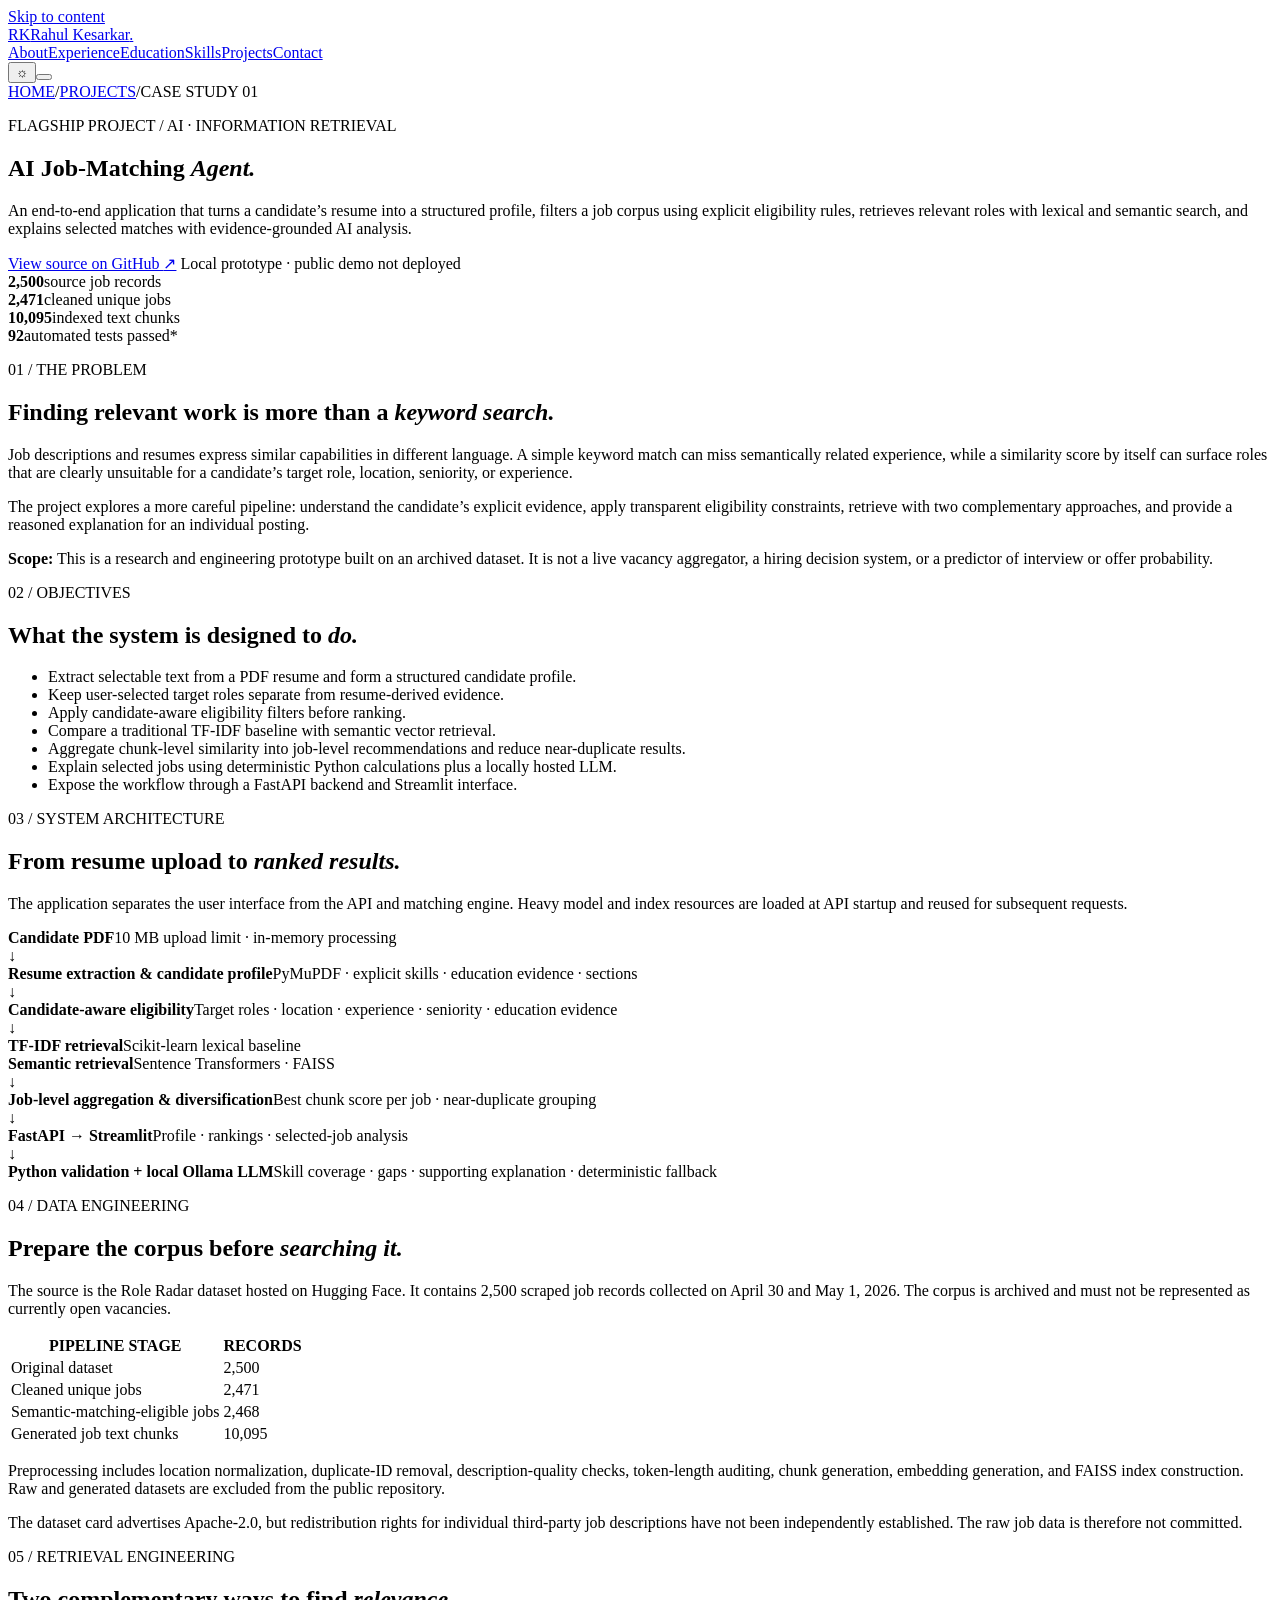
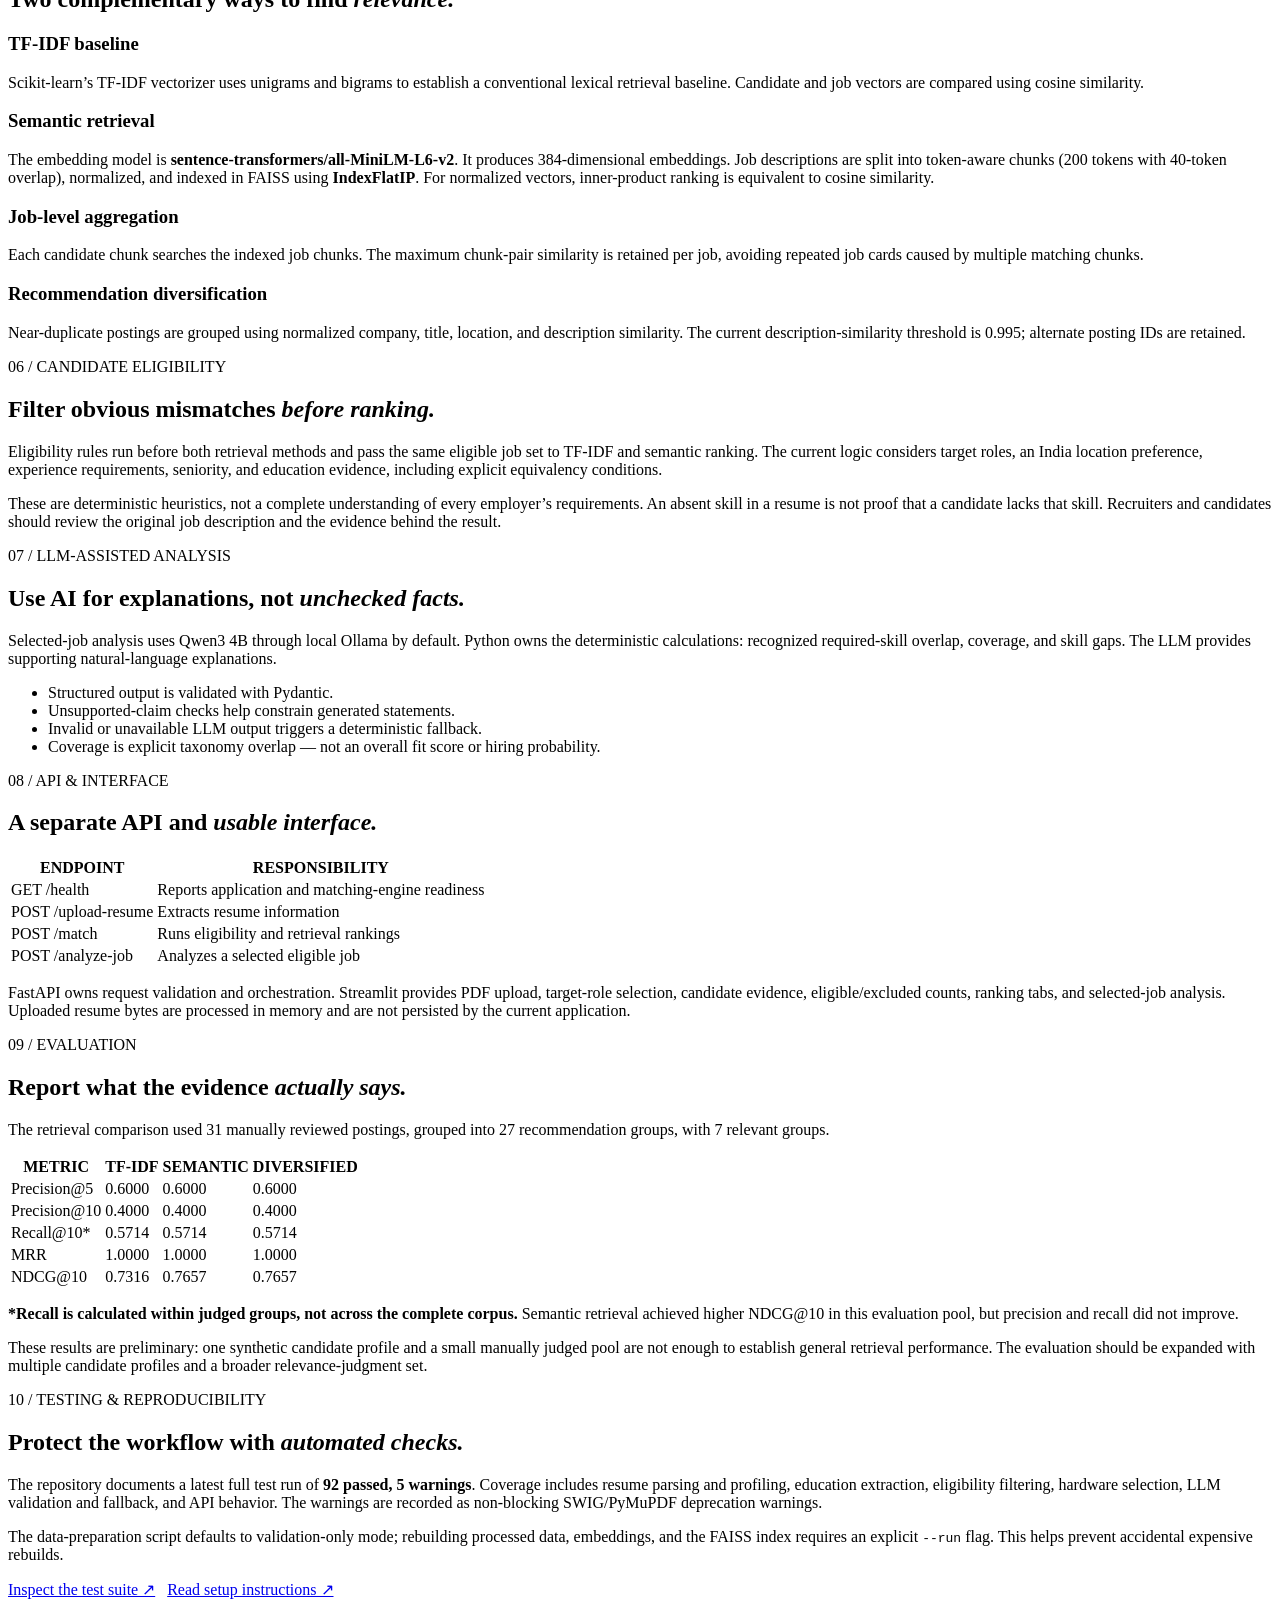
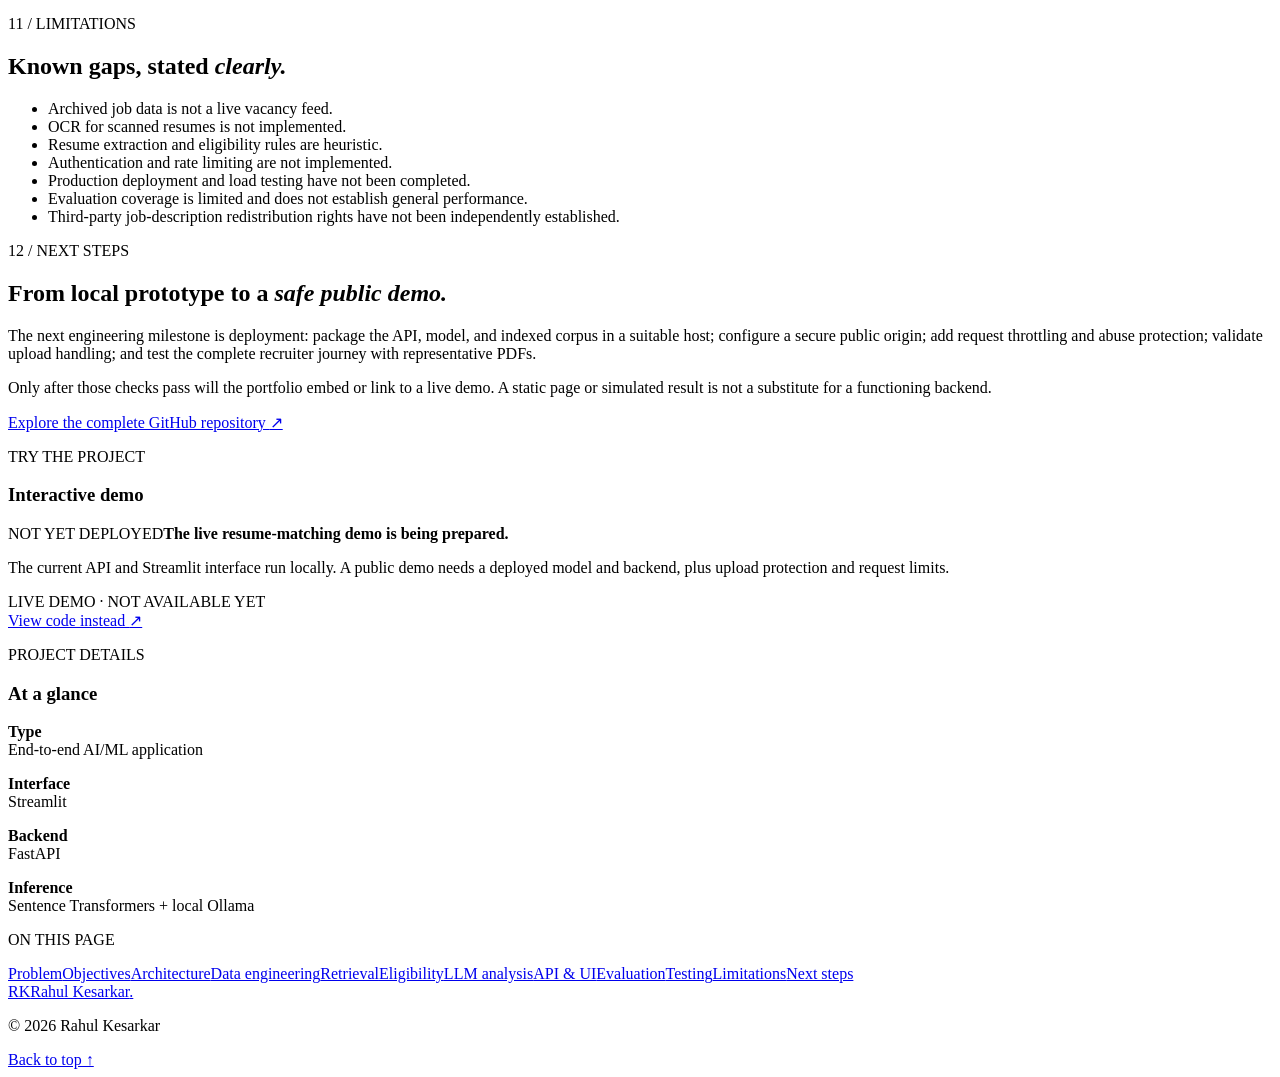
==== projects/ai-job-matching-agent.html @ fb522938 "Add AI Job-Matching Agent project case study" ====
<!doctype html>
<html lang="en">
<head>
  <meta charset="utf-8"><meta name="viewport" content="width=device-width, initial-scale=1">
  <meta name="theme-color" content="#0a1111">
  <meta name="description" content="Technical case study: AI Job-Matching Agent — resume parsing, candidate eligibility, TF-IDF, semantic retrieval, FAISS, FastAPI and local LLM analysis.">
  <meta property="og:url" content="https://rahulkesarkar.github.io/projects/ai-job-matching-agent.html">
  <link rel="canonical" href="https://rahulkesarkar.github.io/projects/ai-job-matching-agent.html">
  <title>AI Job-Matching Agent — Rahul Kesarkar</title>
  <link rel="icon" type="image/svg+xml" href="../assets/favicon.svg">
  <link rel="preconnect" href="https://fonts.googleapis.com"><link rel="preconnect" href="https://fonts.gstatic.com" crossorigin>
  <link href="https://fonts.googleapis.com/css2?family=DM+Mono:wght@400;500&family=DM+Sans:wght@400;500;600;700&family=Manrope:wght@400;500;600;700;800&display=swap" rel="stylesheet">
  <link rel="stylesheet" href="../assets/css/site.css"><script src="../assets/js/site.js" defer></script>
</head>
<body>
  <a class="skip-link" href="#main">Skip to content</a>
  <header class="site-header"><div class="nav-shell">
    <a class="brand" href="../index.html"><span class="brand-mark">RK</span><span class="brand-name">Rahul Kesarkar<span class="brand-dot">.</span></span></a>
    <nav class="desktop-nav" aria-label="Main navigation"><a href="../index.html#about">About</a><a href="../index.html#experience">Experience</a><a href="../index.html#education">Education</a><a href="../index.html#skills">Skills</a><a href="../index.html#projects">Projects</a><a href="../index.html#contact">Contact</a></nav>
    <div class="nav-actions"><button class="theme-toggle" type="button" aria-label="Switch to light theme" title="Toggle colour theme"><span class="theme-icon" aria-hidden="true">☼</span></button><button class="menu-toggle" type="button" aria-expanded="false" aria-controls="mobile-nav" aria-label="Open menu"><span></span><span></span></button></div>
  </div><nav class="mobile-nav" id="mobile-nav" aria-label="Mobile navigation" hidden><a href="../index.html#about">About</a><a href="../index.html#experience">Experience</a><a href="../index.html#education">Education</a><a href="../index.html#skills">Skills</a><a href="../index.html#projects">Projects</a><a href="../index.html#contact">Contact</a></nav></header>

  <main id="main">
    <section class="project-hero section-shell">
      <div class="breadcrumb"><a href="../index.html">HOME</a><span>/</span><a href="../index.html#projects">PROJECTS</a><span>/</span><span>CASE STUDY 01</span></div>
      <p class="eyebrow">FLAGSHIP PROJECT / AI · INFORMATION RETRIEVAL</p>
      <h1>AI Job-Matching <em>Agent.</em></h1>
      <p class="project-hero-lede">An end-to-end application that turns a candidate’s resume into a structured profile, filters a job corpus using explicit eligibility rules, retrieves relevant roles with lexical and semantic search, and explains selected matches with evidence-grounded AI analysis.</p>
      <div class="case-actions"><a class="button button-primary" href="https://github.com/rahulkesarkar/ai-job-matching-agent" target="_blank" rel="noopener noreferrer">View source on GitHub <span>↗</span></a><span class="case-status"><i></i> Local prototype · public demo not deployed</span></div>
    </section>

    <section class="case-metrics section-shell" aria-label="Project metrics">
      <div class="case-metric"><strong>2,500</strong><span>source job records</span></div>
      <div class="case-metric"><strong>2,471</strong><span>cleaned unique jobs</span></div>
      <div class="case-metric"><strong>10,095</strong><span>indexed text chunks</span></div>
      <div class="case-metric"><strong>92</strong><span>automated tests passed*</span></div>
    </section>

    <div class="case-layout section-shell">
      <article class="case-content">
        <section class="case-section" id="problem">
          <p class="eyebrow">01 / THE PROBLEM</p><h2>Finding relevant work is more than a <em>keyword search.</em></h2>
          <p>Job descriptions and resumes express similar capabilities in different language. A simple keyword match can miss semantically related experience, while a similarity score by itself can surface roles that are clearly unsuitable for a candidate’s target role, location, seniority, or experience.</p>
          <p>The project explores a more careful pipeline: understand the candidate’s explicit evidence, apply transparent eligibility constraints, retrieve with two complementary approaches, and provide a reasoned explanation for an individual posting.</p>
          <div class="case-callout"><strong>Scope:</strong> This is a research and engineering prototype built on an archived dataset. It is not a live vacancy aggregator, a hiring decision system, or a predictor of interview or offer probability.</div>
        </section>

        <section class="case-section" id="goals">
          <p class="eyebrow">02 / OBJECTIVES</p><h2>What the system is designed to <em>do.</em></h2>
          <ul>
            <li>Extract selectable text from a PDF resume and form a structured candidate profile.</li>
            <li>Keep user-selected target roles separate from resume-derived evidence.</li>
            <li>Apply candidate-aware eligibility filters before ranking.</li>
            <li>Compare a traditional TF-IDF baseline with semantic vector retrieval.</li>
            <li>Aggregate chunk-level similarity into job-level recommendations and reduce near-duplicate results.</li>
            <li>Explain selected jobs using deterministic Python calculations plus a locally hosted LLM.</li>
            <li>Expose the workflow through a FastAPI backend and Streamlit interface.</li>
          </ul>
        </section>

        <section class="case-section" id="architecture">
          <p class="eyebrow">03 / SYSTEM ARCHITECTURE</p><h2>From resume upload to <em>ranked results.</em></h2>
          <p>The application separates the user interface from the API and matching engine. Heavy model and index resources are loaded at API startup and reused for subsequent requests.</p>
          <div class="architecture">
            <div class="arch-node primary"><b>Candidate PDF</b><span>10 MB upload limit · in-memory processing</span></div><div class="arch-arrow">↓</div>
            <div class="arch-node"><b>Resume extraction & candidate profile</b><span>PyMuPDF · explicit skills · education evidence · sections</span></div><div class="arch-arrow">↓</div>
            <div class="arch-node primary"><b>Candidate-aware eligibility</b><span>Target roles · location · experience · seniority · education evidence</span></div><div class="arch-arrow">↓</div>
            <div class="arch-row"><div class="arch-node"><b>TF-IDF retrieval</b><span>Scikit-learn lexical baseline</span></div><div class="arch-node"><b>Semantic retrieval</b><span>Sentence Transformers · FAISS</span></div></div><div class="arch-arrow">↓</div>
            <div class="arch-node"><b>Job-level aggregation & diversification</b><span>Best chunk score per job · near-duplicate grouping</span></div><div class="arch-arrow">↓</div>
            <div class="arch-node primary"><b>FastAPI → Streamlit</b><span>Profile · rankings · selected-job analysis</span></div><div class="arch-arrow">↓</div>
            <div class="arch-node"><b>Python validation + local Ollama LLM</b><span>Skill coverage · gaps · supporting explanation · deterministic fallback</span></div>
          </div>
        </section>

        <section class="case-section" id="data">
          <p class="eyebrow">04 / DATA ENGINEERING</p><h2>Prepare the corpus before <em>searching it.</em></h2>
          <p>The source is the Role Radar dataset hosted on Hugging Face. It contains 2,500 scraped job records collected on April 30 and May 1, 2026. The corpus is archived and must not be represented as currently open vacancies.</p>
          <table class="tech-table"><thead><tr><th>PIPELINE STAGE</th><th>RECORDS</th></tr></thead><tbody><tr><td>Original dataset</td><td>2,500</td></tr><tr><td>Cleaned unique jobs</td><td>2,471</td></tr><tr><td>Semantic-matching-eligible jobs</td><td>2,468</td></tr><tr><td>Generated job text chunks</td><td>10,095</td></tr></tbody></table>
          <p>Preprocessing includes location normalization, duplicate-ID removal, description-quality checks, token-length auditing, chunk generation, embedding generation, and FAISS index construction. Raw and generated datasets are excluded from the public repository.</p>
          <div class="case-callout">The dataset card advertises Apache-2.0, but redistribution rights for individual third-party job descriptions have not been independently established. The raw job data is therefore not committed.</div>
        </section>

        <section class="case-section" id="retrieval">
          <p class="eyebrow">05 / RETRIEVAL ENGINEERING</p><h2>Two complementary ways to find <em>relevance.</em></h2>
          <h3>TF-IDF baseline</h3><p>Scikit-learn’s TF-IDF vectorizer uses unigrams and bigrams to establish a conventional lexical retrieval baseline. Candidate and job vectors are compared using cosine similarity.</p>
          <h3>Semantic retrieval</h3><p>The embedding model is <strong>sentence-transformers/all-MiniLM-L6-v2</strong>. It produces 384-dimensional embeddings. Job descriptions are split into token-aware chunks (200 tokens with 40-token overlap), normalized, and indexed in FAISS using <strong>IndexFlatIP</strong>. For normalized vectors, inner-product ranking is equivalent to cosine similarity.</p>
          <h3>Job-level aggregation</h3><p>Each candidate chunk searches the indexed job chunks. The maximum chunk-pair similarity is retained per job, avoiding repeated job cards caused by multiple matching chunks.</p>
          <h3>Recommendation diversification</h3><p>Near-duplicate postings are grouped using normalized company, title, location, and description similarity. The current description-similarity threshold is 0.995; alternate posting IDs are retained.</p>
        </section>

        <section class="case-section" id="eligibility">
          <p class="eyebrow">06 / CANDIDATE ELIGIBILITY</p><h2>Filter obvious mismatches <em>before ranking.</em></h2>
          <p>Eligibility rules run before both retrieval methods and pass the same eligible job set to TF-IDF and semantic ranking. The current logic considers target roles, an India location preference, experience requirements, seniority, and education evidence, including explicit equivalency conditions.</p>
          <p>These are deterministic heuristics, not a complete understanding of every employer’s requirements. An absent skill in a resume is not proof that a candidate lacks that skill. Recruiters and candidates should review the original job description and the evidence behind the result.</p>
        </section>

        <section class="case-section" id="llm">
          <p class="eyebrow">07 / LLM-ASSISTED ANALYSIS</p><h2>Use AI for explanations, not <em>unchecked facts.</em></h2>
          <p>Selected-job analysis uses Qwen3 4B through local Ollama by default. Python owns the deterministic calculations: recognized required-skill overlap, coverage, and skill gaps. The LLM provides supporting natural-language explanations.</p>
          <ul><li>Structured output is validated with Pydantic.</li><li>Unsupported-claim checks help constrain generated statements.</li><li>Invalid or unavailable LLM output triggers a deterministic fallback.</li><li>Coverage is explicit taxonomy overlap — not an overall fit score or hiring probability.</li></ul>
        </section>

        <section class="case-section" id="api">
          <p class="eyebrow">08 / API & INTERFACE</p><h2>A separate API and <em>usable interface.</em></h2>
          <table class="tech-table"><thead><tr><th>ENDPOINT</th><th>RESPONSIBILITY</th></tr></thead><tbody><tr><td>GET /health</td><td>Reports application and matching-engine readiness</td></tr><tr><td>POST /upload-resume</td><td>Extracts resume information</td></tr><tr><td>POST /match</td><td>Runs eligibility and retrieval rankings</td></tr><tr><td>POST /analyze-job</td><td>Analyzes a selected eligible job</td></tr></tbody></table>
          <p>FastAPI owns request validation and orchestration. Streamlit provides PDF upload, target-role selection, candidate evidence, eligible/excluded counts, ranking tabs, and selected-job analysis. Uploaded resume bytes are processed in memory and are not persisted by the current application.</p>
        </section>

        <section class="case-section" id="evaluation">
          <p class="eyebrow">09 / EVALUATION</p><h2>Report what the evidence <em>actually says.</em></h2>
          <p>The retrieval comparison used 31 manually reviewed postings, grouped into 27 recommendation groups, with 7 relevant groups.</p>
          <table class="eval-table"><thead><tr><th>METRIC</th><th>TF-IDF</th><th>SEMANTIC</th><th>DIVERSIFIED</th></tr></thead><tbody><tr><td>Precision@5</td><td>0.6000</td><td>0.6000</td><td>0.6000</td></tr><tr><td>Precision@10</td><td>0.4000</td><td>0.4000</td><td>0.4000</td></tr><tr><td>Recall@10*</td><td>0.5714</td><td>0.5714</td><td>0.5714</td></tr><tr><td>MRR</td><td>1.0000</td><td>1.0000</td><td>1.0000</td></tr><tr><td>NDCG@10</td><td>0.7316</td><td>0.7657</td><td>0.7657</td></tr></tbody></table>
          <p><strong>*Recall is calculated within judged groups, not across the complete corpus.</strong> Semantic retrieval achieved higher NDCG@10 in this evaluation pool, but precision and recall did not improve.</p>
          <div class="case-callout">These results are preliminary: one synthetic candidate profile and a small manually judged pool are not enough to establish general retrieval performance. The evaluation should be expanded with multiple candidate profiles and a broader relevance-judgment set.</div>
        </section>

        <section class="case-section" id="testing">
          <p class="eyebrow">10 / TESTING & REPRODUCIBILITY</p><h2>Protect the workflow with <em>automated checks.</em></h2>
          <p>The repository documents a latest full test run of <strong>92 passed, 5 warnings</strong>. Coverage includes resume parsing and profiling, education extraction, eligibility filtering, hardware selection, LLM validation and fallback, and API behavior. The warnings are recorded as non-blocking SWIG/PyMuPDF deprecation warnings.</p>
          <p>The data-preparation script defaults to validation-only mode; rebuilding processed data, embeddings, and the FAISS index requires an explicit <code>--run</code> flag. This helps prevent accidental expensive rebuilds.</p>
          <p><a class="text-link" href="https://github.com/rahulkesarkar/ai-job-matching-agent/tree/main/tests" target="_blank" rel="noopener noreferrer">Inspect the test suite ↗</a> &nbsp; <a class="text-link" href="https://github.com/rahulkesarkar/ai-job-matching-agent/blob/main/README.md" target="_blank" rel="noopener noreferrer">Read setup instructions ↗</a></p>
        </section>

        <section class="case-section" id="limitations">
          <p class="eyebrow">11 / LIMITATIONS</p><h2>Known gaps, stated <em>clearly.</em></h2>
          <ul><li>Archived job data is not a live vacancy feed.</li><li>OCR for scanned resumes is not implemented.</li><li>Resume extraction and eligibility rules are heuristic.</li><li>Authentication and rate limiting are not implemented.</li><li>Production deployment and load testing have not been completed.</li><li>Evaluation coverage is limited and does not establish general performance.</li><li>Third-party job-description redistribution rights have not been independently established.</li></ul>
        </section>

        <section class="case-section" id="next">
          <p class="eyebrow">12 / NEXT STEPS</p><h2>From local prototype to a <em>safe public demo.</em></h2>
          <p>The next engineering milestone is deployment: package the API, model, and indexed corpus in a suitable host; configure a secure public origin; add request throttling and abuse protection; validate upload handling; and test the complete recruiter journey with representative PDFs.</p>
          <p>Only after those checks pass will the portfolio embed or link to a live demo. A static page or simulated result is not a substitute for a functioning backend.</p>
        </section>
        <div class="case-footer"><a class="button button-primary" href="https://github.com/rahulkesarkar/ai-job-matching-agent" target="_blank" rel="noopener noreferrer">Explore the complete GitHub repository <span>↗</span></a></div>
      </article>

      <aside class="case-aside">
        <div class="aside-card">
          <p class="micro-label">TRY THE PROJECT</p><h3>Interactive demo</h3>
          <div class="demo-placeholder"><span class="micro-label">NOT YET DEPLOYED</span><strong>The live resume-matching demo is being prepared.</strong><p>The current API and Streamlit interface run locally. A public demo needs a deployed model and backend, plus upload protection and request limits.</p><span class="disabled-demo">LIVE DEMO · NOT AVAILABLE YET</span></div>
          <a class="button button-primary" href="https://github.com/rahulkesarkar/ai-job-matching-agent" target="_blank" rel="noopener noreferrer">View code instead <span>↗</span></a>
        </div>
        <div class="aside-card"><p class="micro-label">PROJECT DETAILS</p><h3>At a glance</h3><p><strong>Type</strong><br>End-to-end AI/ML application</p><p style="margin-top:12px"><strong>Interface</strong><br>Streamlit</p><p style="margin-top:12px"><strong>Backend</strong><br>FastAPI</p><p style="margin-top:12px"><strong>Inference</strong><br>Sentence Transformers + local Ollama</p></div>
        <div class="aside-card"><p class="micro-label">ON THIS PAGE</p><nav class="case-nav" aria-label="Case study sections"><a href="#problem">Problem</a><a href="#goals">Objectives</a><a href="#architecture">Architecture</a><a href="#data">Data engineering</a><a href="#retrieval">Retrieval</a><a href="#eligibility">Eligibility</a><a href="#llm">LLM analysis</a><a href="#api">API & UI</a><a href="#evaluation">Evaluation</a><a href="#testing">Testing</a><a href="#limitations">Limitations</a><a href="#next">Next steps</a></nav></div>
      </aside>
    </div>
  </main>
  <footer class="site-footer section-shell"><a class="brand footer-brand" href="../index.html"><span class="brand-mark">RK</span><span class="brand-name">Rahul Kesarkar<span class="brand-dot">.</span></span></a><p>© <span id="year">2026</span> Rahul Kesarkar</p><a class="back-top" href="#main">Back to top ↑</a></footer>
</body></html>
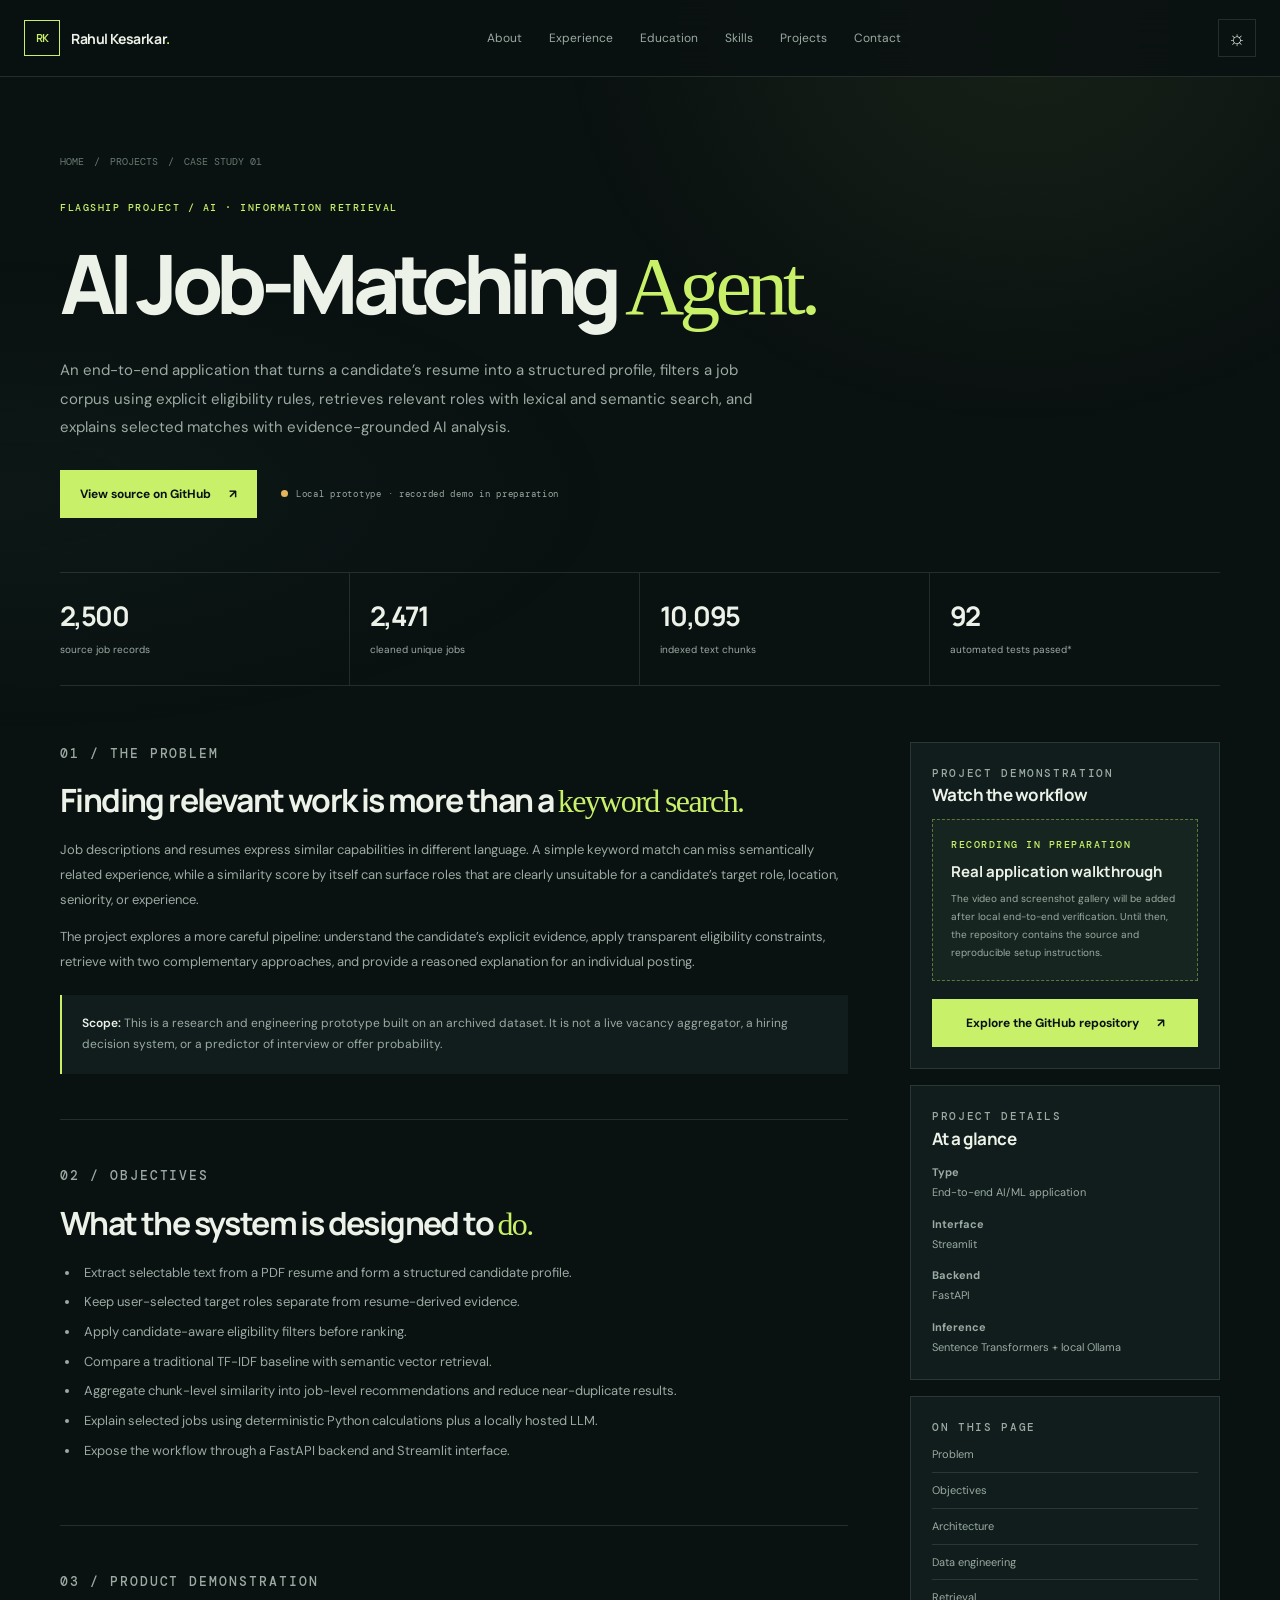
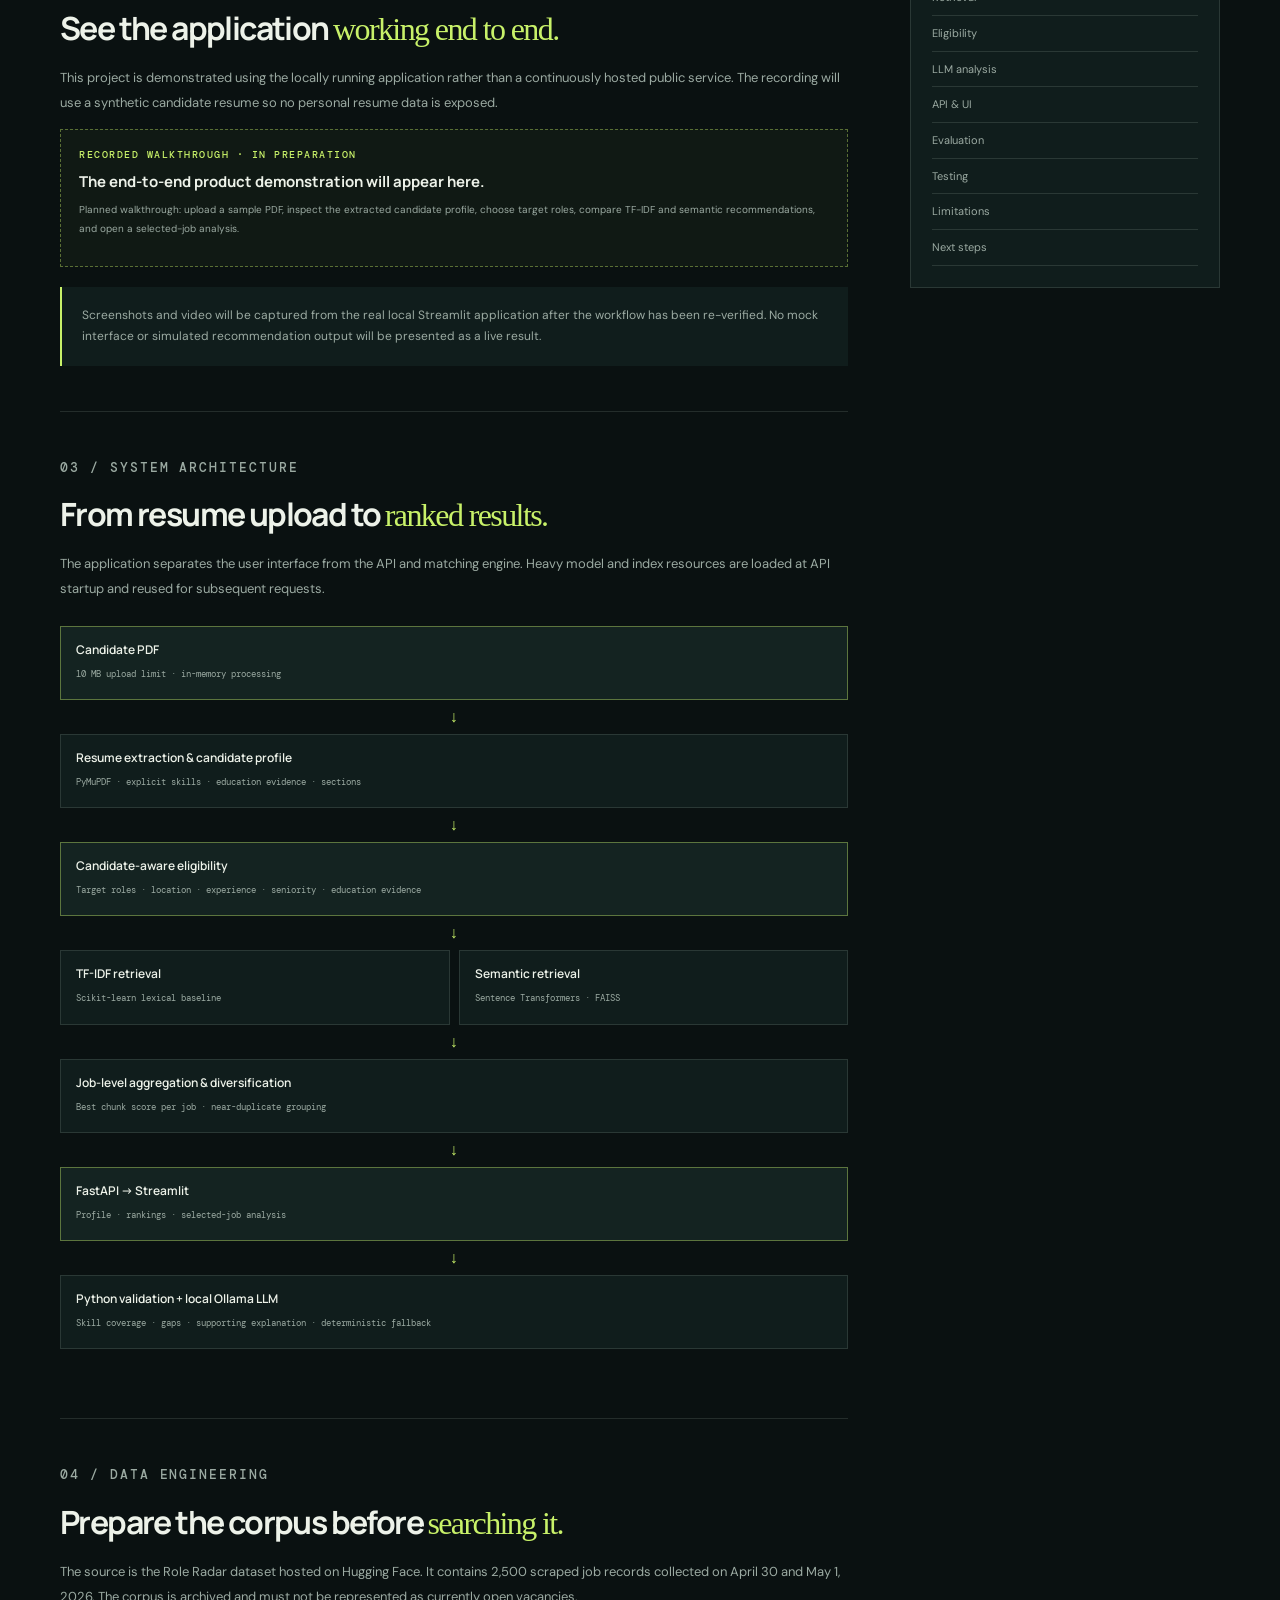
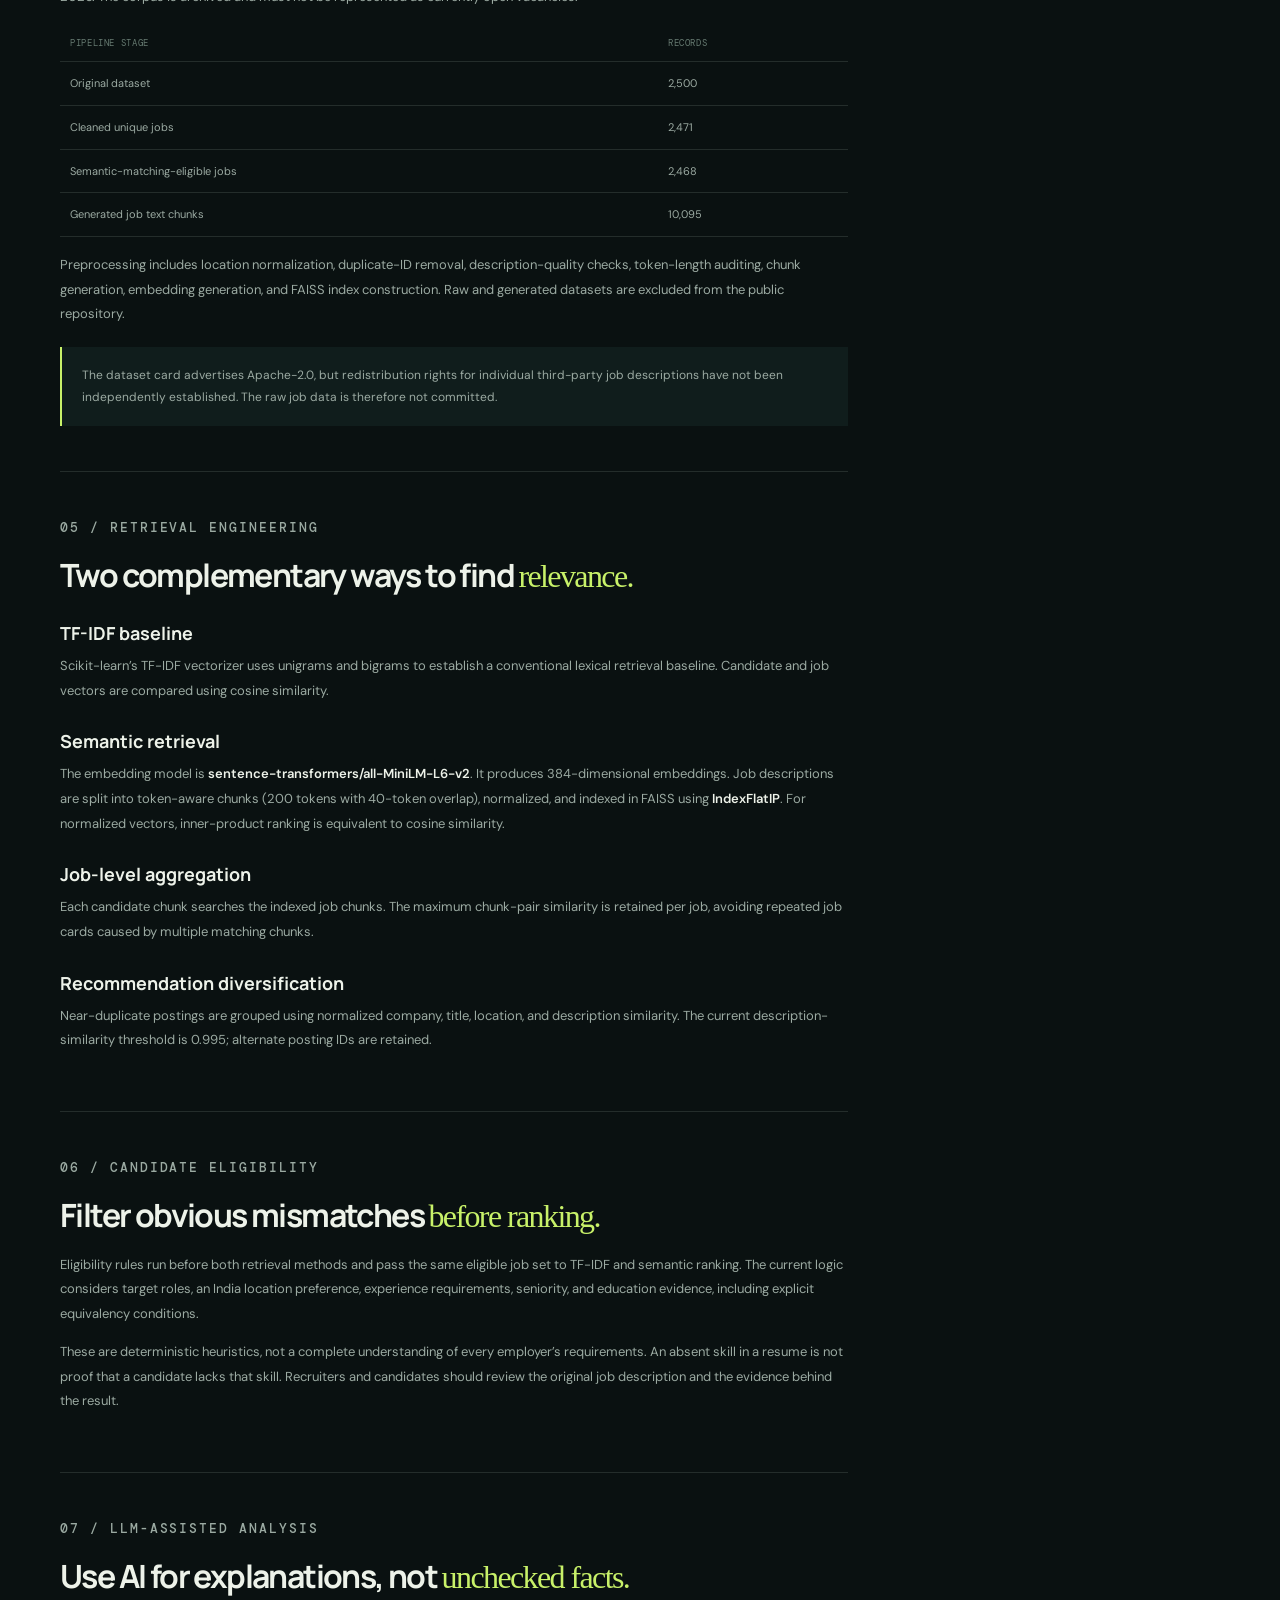
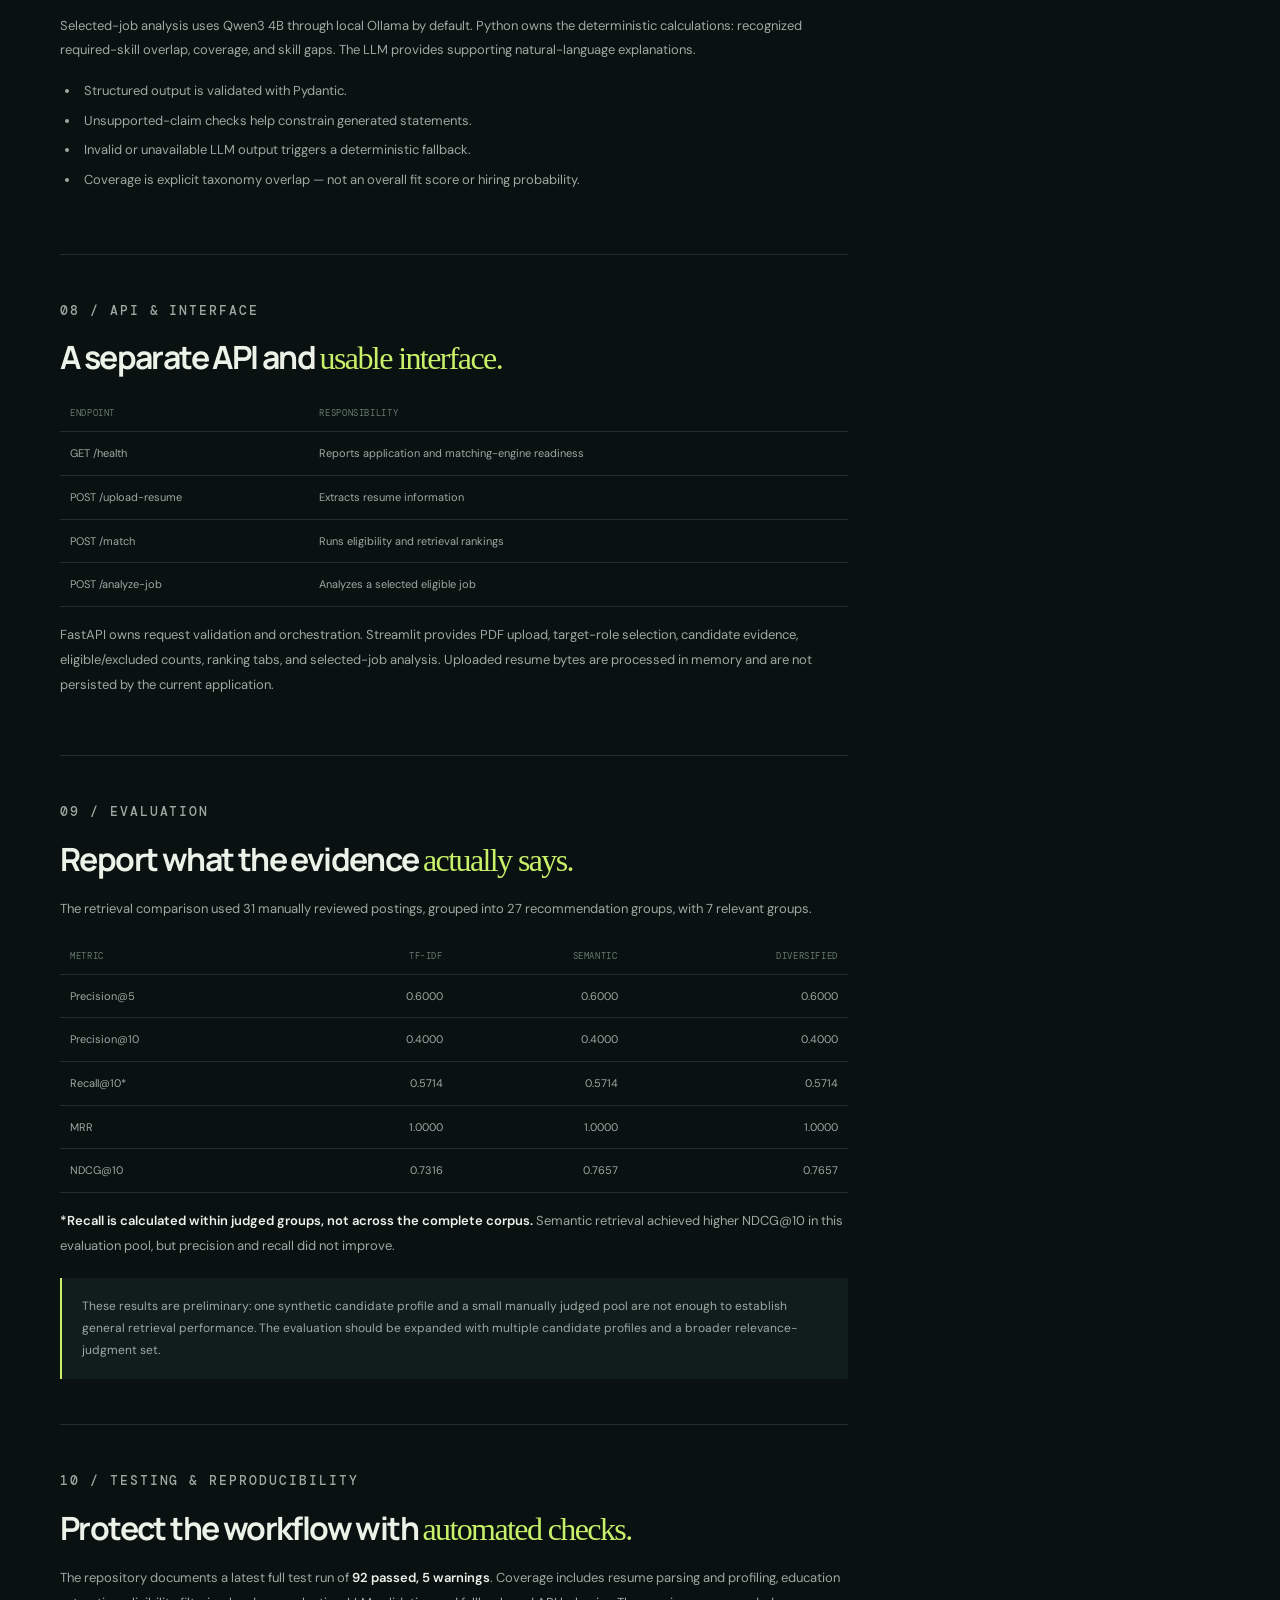
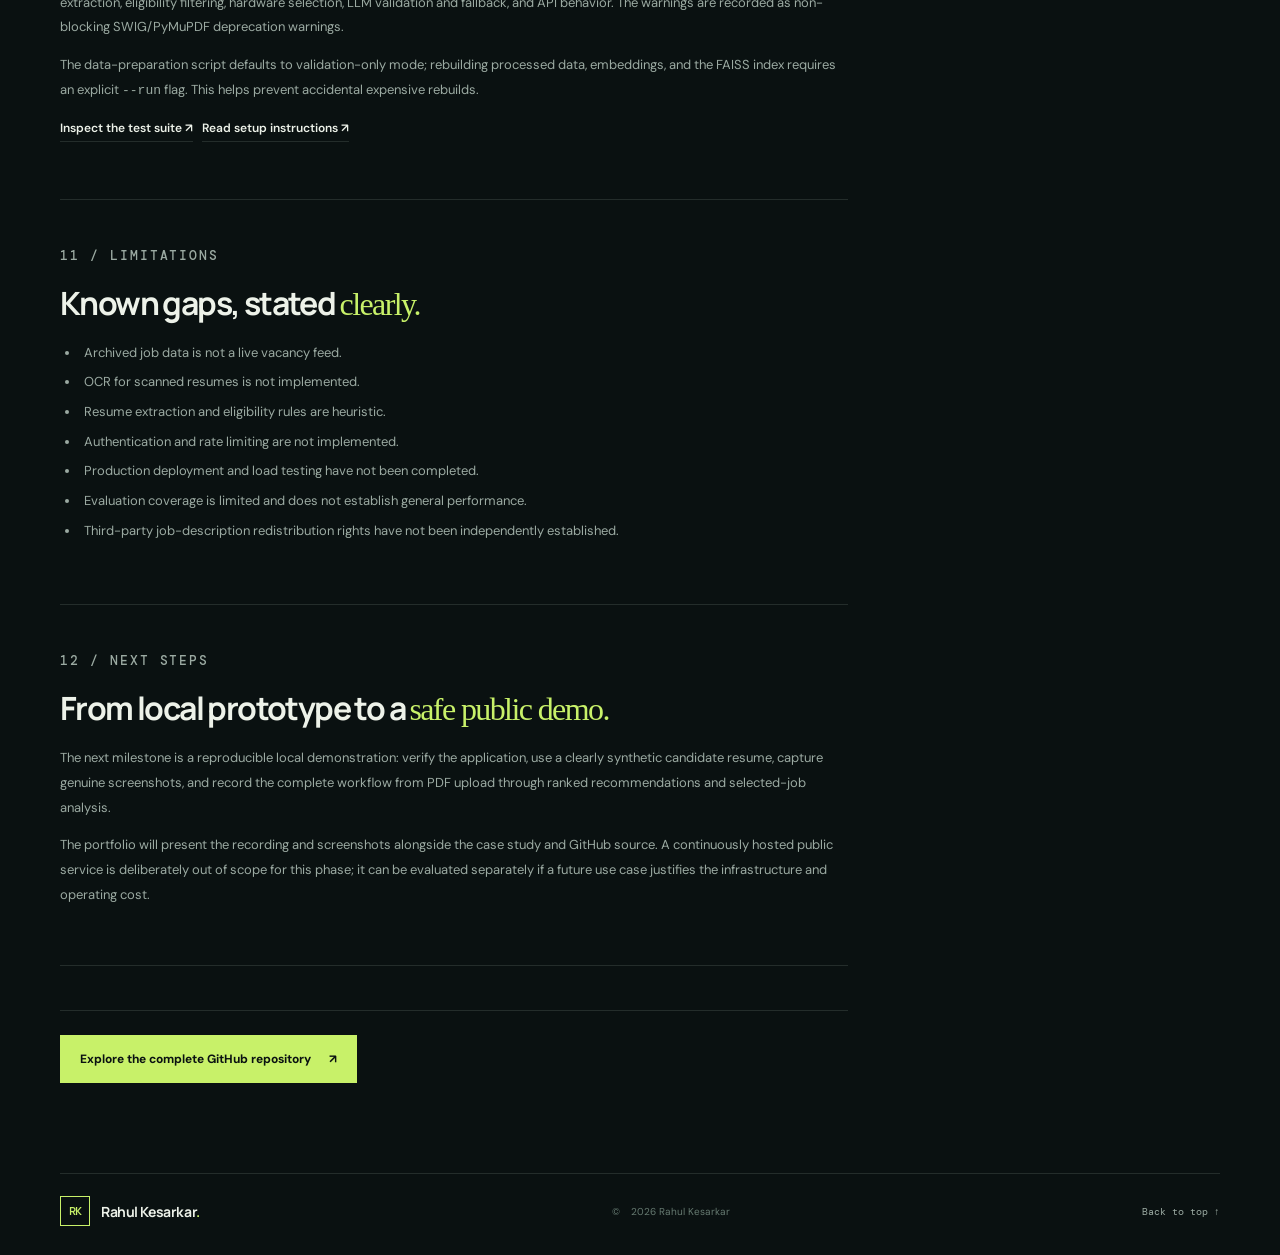
==== commit b0b5e8fc: "Plan recorded project demonstration" ====
--- a/projects/ai-job-matching-agent.html
+++ b/projects/ai-job-matching-agent.html
@@ -26,7 +26,7 @@
       <p class="eyebrow">FLAGSHIP PROJECT / AI · INFORMATION RETRIEVAL</p>
       <h1>AI Job-Matching <em>Agent.</em></h1>
       <p class="project-hero-lede">An end-to-end application that turns a candidate’s resume into a structured profile, filters a job corpus using explicit eligibility rules, retrieves relevant roles with lexical and semantic search, and explains selected matches with evidence-grounded AI analysis.</p>
-      <div class="case-actions"><a class="button button-primary" href="https://github.com/rahulkesarkar/ai-job-matching-agent" target="_blank" rel="noopener noreferrer">View source on GitHub <span>↗</span></a><span class="case-status"><i></i> Local prototype · public demo not deployed</span></div>
+      <div class="case-actions"><a class="button button-primary" href="https://github.com/rahulkesarkar/ai-job-matching-agent" target="_blank" rel="noopener noreferrer">View source on GitHub <span>↗</span></a><span class="case-status"><i></i> Local prototype · recorded demo in preparation</span></div>
     </section>
 
     <section class="case-metrics section-shell" aria-label="Project metrics">
@@ -56,6 +56,17 @@
             <li>Explain selected jobs using deterministic Python calculations plus a locally hosted LLM.</li>
             <li>Expose the workflow through a FastAPI backend and Streamlit interface.</li>
           </ul>
+        </section>
+
+        <section class="case-section" id="demo">
+          <p class="eyebrow">03 / PRODUCT DEMONSTRATION</p><h2>See the application <em>working end to end.</em></h2>
+          <p>This project is demonstrated using the locally running application rather than a continuously hosted public service. The recording will use a synthetic candidate resume so no personal resume data is exposed.</p>
+          <div class="demo-placeholder">
+            <span class="micro-label">RECORDED WALKTHROUGH · IN PREPARATION</span>
+            <strong>The end-to-end product demonstration will appear here.</strong>
+            <p>Planned walkthrough: upload a sample PDF, inspect the extracted candidate profile, choose target roles, compare TF-IDF and semantic recommendations, and open a selected-job analysis.</p>
+          </div>
+          <div class="case-callout">Screenshots and video will be captured from the real local Streamlit application after the workflow has been re-verified. No mock interface or simulated recommendation output will be presented as a live result.</div>
         </section>
 
         <section class="case-section" id="architecture">
@@ -128,17 +139,17 @@
 
         <section class="case-section" id="next">
           <p class="eyebrow">12 / NEXT STEPS</p><h2>From local prototype to a <em>safe public demo.</em></h2>
-          <p>The next engineering milestone is deployment: package the API, model, and indexed corpus in a suitable host; configure a secure public origin; add request throttling and abuse protection; validate upload handling; and test the complete recruiter journey with representative PDFs.</p>
-          <p>Only after those checks pass will the portfolio embed or link to a live demo. A static page or simulated result is not a substitute for a functioning backend.</p>
+          <p>The next milestone is a reproducible local demonstration: verify the application, use a clearly synthetic candidate resume, capture genuine screenshots, and record the complete workflow from PDF upload through ranked recommendations and selected-job analysis.</p>
+          <p>The portfolio will present the recording and screenshots alongside the case study and GitHub source. A continuously hosted public service is deliberately out of scope for this phase; it can be evaluated separately if a future use case justifies the infrastructure and operating cost.</p>
         </section>
         <div class="case-footer"><a class="button button-primary" href="https://github.com/rahulkesarkar/ai-job-matching-agent" target="_blank" rel="noopener noreferrer">Explore the complete GitHub repository <span>↗</span></a></div>
       </article>
 
       <aside class="case-aside">
         <div class="aside-card">
-          <p class="micro-label">TRY THE PROJECT</p><h3>Interactive demo</h3>
-          <div class="demo-placeholder"><span class="micro-label">NOT YET DEPLOYED</span><strong>The live resume-matching demo is being prepared.</strong><p>The current API and Streamlit interface run locally. A public demo needs a deployed model and backend, plus upload protection and request limits.</p><span class="disabled-demo">LIVE DEMO · NOT AVAILABLE YET</span></div>
-          <a class="button button-primary" href="https://github.com/rahulkesarkar/ai-job-matching-agent" target="_blank" rel="noopener noreferrer">View code instead <span>↗</span></a>
+          <p class="micro-label">PROJECT DEMONSTRATION</p><h3>Watch the workflow</h3>
+          <div class="demo-placeholder"><span class="micro-label">RECORDING IN PREPARATION</span><strong>Real application walkthrough</strong><p>The video and screenshot gallery will be added after local end-to-end verification. Until then, the repository contains the source and reproducible setup instructions.</p></div>
+          <a class="button button-primary" href="https://github.com/rahulkesarkar/ai-job-matching-agent" target="_blank" rel="noopener noreferrer">Explore the GitHub repository <span>↗</span></a>
         </div>
         <div class="aside-card"><p class="micro-label">PROJECT DETAILS</p><h3>At a glance</h3><p><strong>Type</strong><br>End-to-end AI/ML application</p><p style="margin-top:12px"><strong>Interface</strong><br>Streamlit</p><p style="margin-top:12px"><strong>Backend</strong><br>FastAPI</p><p style="margin-top:12px"><strong>Inference</strong><br>Sentence Transformers + local Ollama</p></div>
         <div class="aside-card"><p class="micro-label">ON THIS PAGE</p><nav class="case-nav" aria-label="Case study sections"><a href="#problem">Problem</a><a href="#goals">Objectives</a><a href="#architecture">Architecture</a><a href="#data">Data engineering</a><a href="#retrieval">Retrieval</a><a href="#eligibility">Eligibility</a><a href="#llm">LLM analysis</a><a href="#api">API & UI</a><a href="#evaluation">Evaluation</a><a href="#testing">Testing</a><a href="#limitations">Limitations</a><a href="#next">Next steps</a></nav></div>
--- a/assets/css/site.css
+++ b/assets/css/site.css
@@ -0,0 +1,285 @@
+:root{
+  color-scheme:dark;
+  --bg:#0a1111;--bg-soft:#0d1717;--panel:#101d1c;--panel-2:#142321;
+  --text:#edf2e9;--muted:#9baaa2;--subtle:#667a71;--line:rgba(212,235,219,.13);
+  --accent:#c8f169;--accent-button:#c8f169;--accent-2:#a7cf58;--ink:#0a1111;--button-hover-ink:#0a1111;--header:rgba(10,17,17,.84);
+  --shadow:0 26px 80px rgba(0,0,0,.28);--radius:4px;
+}
+[data-theme="light"]{
+  color-scheme:light;--bg:#f3f5ef;--bg-soft:#e9eee5;--panel:#fff;--panel-2:#edf2e8;
+  --text:#17221d;--muted:#586960;--subtle:#626f65;--line:rgba(22,46,32,.15);
+  --accent:#58721e;--accent-button:#718f27;--accent-2:#58731c;--ink:#111a13;--button-hover-ink:#fff;--header:rgba(243,245,239,.88);
+  --shadow:0 26px 80px rgba(29,49,35,.10);
+}
+*{box-sizing:border-box}
+html{scroll-behavior:smooth;scroll-padding-top:100px}
+body{margin:0;background:var(--bg);color:var(--text);font-family:"DM Sans",Arial,sans-serif;font-size:16px;line-height:1.7;transition:background .25s,color .25s}
+body:before{content:"";position:fixed;inset:0;pointer-events:none;z-index:-1;background:radial-gradient(ellipse at 80% 4%,rgba(155,196,86,.09),transparent 32%),radial-gradient(ellipse at 0% 55%,rgba(47,110,91,.08),transparent 34%)}
+a{color:inherit;text-decoration:none}
+button{font:inherit}
+::selection{background:var(--accent);color:var(--ink)}
+.skip-link{position:absolute;left:14px;top:-60px;z-index:1000;padding:10px 16px;background:var(--accent);color:var(--ink)}
+.skip-link:focus{top:10px}
+.section-shell{width:min(1160px,calc(100% - 64px));margin-inline:auto}
+.site-header{position:sticky;top:0;z-index:100;background:var(--header);border-bottom:1px solid var(--line);backdrop-filter:blur(18px)}
+.nav-shell{width:min(1280px,calc(100% - 48px));height:76px;margin:auto;display:flex;align-items:center;justify-content:space-between;gap:28px}
+.brand{display:inline-flex;align-items:center;gap:11px;white-space:nowrap}
+.brand-mark{width:36px;height:36px;display:grid;place-items:center;border:1px solid var(--accent);color:var(--accent);font:500 12px "DM Mono",monospace;letter-spacing:-1px}
+.brand-name{font:700 14px "Manrope",sans-serif;letter-spacing:-.03em}
+.brand-dot,.hero-period{color:var(--accent)}
+.desktop-nav{display:flex;align-items:center;gap:clamp(14px,2.1vw,30px)}
+.desktop-nav a,.mobile-nav a{font-size:12px;color:var(--muted);transition:color .2s}
+.desktop-nav a:hover,.mobile-nav a:hover{color:var(--accent)}
+.nav-actions{display:flex;gap:10px;align-items:center}
+.theme-toggle,.menu-toggle{width:38px;height:38px;border:1px solid var(--line);background:transparent;color:var(--text);cursor:pointer;display:grid;place-items:center}
+.theme-icon{font-size:20px;line-height:1}
+.menu-toggle{display:none;gap:5px;align-content:center;padding:9px}
+.menu-toggle span{display:block;width:17px;height:1px;background:var(--text)}
+.mobile-nav{display:none}
+.hero{min-height:690px;padding-block:110px 96px;display:grid;grid-template-columns:1.04fr .96fr;gap:55px;align-items:center}
+.eyebrow,.micro-label{font:500 10px "DM Mono",monospace;letter-spacing:.15em;color:var(--accent)}
+.eyebrow{display:flex;align-items:center;gap:12px;margin:0 0 26px}
+.eyebrow-line{width:32px;height:1px;background:var(--accent)}
+.hero-intro{margin:0;color:var(--muted);font:500 18px "Manrope",sans-serif}
+h1,h2,h3,p{margin-top:0}
+.hero h1{margin:2px 0 22px;font:800 clamp(64px,8vw,106px)/.93 "Manrope",sans-serif;letter-spacing:-.085em}
+.hero h1 span{color:var(--accent)}
+.hero-lede{max-width:570px;margin-bottom:14px;font:600 clamp(18px,2vw,22px)/1.55 "Manrope",sans-serif;letter-spacing:-.025em}
+.hero-lede strong{color:var(--accent);font-weight:600}
+.hero-description{max-width:550px;color:var(--muted);font-size:14px;line-height:1.9}
+.hero-cta{display:flex;align-items:center;gap:28px;margin-top:32px}
+.button{min-height:48px;padding:0 20px;display:inline-flex;gap:18px;align-items:center;justify-content:center;font:700 12px "DM Sans",sans-serif;transition:transform .2s,background .2s,color .2s}
+.button:hover{transform:translateY(-2px)}
+.button-primary{background:var(--accent-button,var(--accent));color:var(--ink)}
+.button-primary:hover{background:var(--accent-2);color:var(--button-hover-ink,var(--ink))}
+.text-link{font-size:12px;font-weight:600;color:var(--text);border-bottom:1px solid var(--line);padding-bottom:5px}
+.text-link span{color:var(--accent);margin-left:5px}
+.hero-meta{display:flex;align-items:center;gap:13px;margin-top:44px;color:var(--muted);font:10px "DM Mono",monospace;letter-spacing:.04em}
+.status-dot,.project-status i{width:7px;height:7px;display:inline-block;border-radius:50%;background:var(--accent);margin-right:8px;box-shadow:0 0 12px var(--accent)}
+.meta-divider{color:var(--subtle)}
+.hero-art{position:relative;min-height:455px;display:grid;place-items:center}
+.orbit{position:absolute;border:1px solid var(--line);border-radius:50%;transform:rotate(-26deg)}
+.orbit-one{width:470px;height:300px}
+.orbit-two{width:390px;height:410px;transform:rotate(41deg);border-style:dashed;opacity:.55}
+.profile-panel{position:relative;z-index:1;width:min(100%,390px);min-height:390px;padding:24px;background:#f2f4ec;color:#17251d;border:1px solid rgba(242,244,236,.85);box-shadow:var(--shadow);display:flex;flex-direction:column;justify-content:space-between}
+.panel-topline,.panel-bottomline{display:flex;justify-content:space-between;gap:12px;color:var(--subtle);font:9px "DM Mono",monospace;letter-spacing:.09em}
+/* Warm-white contrast panels: a restrained paper tone against the dark canvas. */
+.profile-panel .panel-topline,.profile-panel .panel-bottomline{color:#58695d}
+.profile-panel .micro-label{color:#58721e}
+.profile-panel .monogram{color:#17251d}
+.profile-panel .monogram span{color:#58721e}
+.profile-panel .profile-caption h2{color:#17251d}
+.profile-panel .profile-caption p{color:#58695d}
+.monogram{font:800 122px/.8 "Manrope",sans-serif;letter-spacing:-.13em;color:var(--text);padding-left:12px}
+.monogram span{color:var(--accent)}
+.profile-caption{max-width:265px;margin-left:auto}
+.profile-caption h2{margin:8px 0;font:700 27px/1.15 "Manrope",sans-serif;letter-spacing:-.05em}
+.profile-caption p{margin:0;color:var(--muted);font-size:12px}
+.floating-note{position:absolute;z-index:2;display:flex;align-items:center;gap:11px;padding:12px 15px;background:var(--bg-soft);border:1px solid var(--line);box-shadow:var(--shadow);font-size:10px;line-height:1.4;color:var(--muted)}
+.note-top{top:43px;right:-5px}.note-bottom{bottom:38px;left:-7px}
+.note-symbol{font-size:24px;color:var(--accent)}.note-number{font:500 22px "DM Mono",monospace;color:var(--accent)}
+.proof-strip{display:grid;grid-template-columns:repeat(3,1fr) auto;align-items:center;border-block:1px solid var(--line);padding-block:24px;margin-bottom:90px}
+.proof-item{padding-inline:24px;border-right:1px solid var(--line);display:flex;flex-direction:column}
+.proof-item:first-child{padding-left:0}
+.proof-item strong{font:700 27px "Manrope",sans-serif;letter-spacing:-.06em}
+.proof-item span{font-size:11px;color:var(--muted)}
+.proof-note{max-width:160px;margin:0 0 0 22px;font:9px/1.6 "DM Mono",monospace;color:var(--subtle)}
+.content-section{padding-block:64px 92px;border-bottom:1px solid var(--line)}
+.section-heading{margin-bottom:45px}
+.section-heading .eyebrow{margin-bottom:16px}
+.section-heading h2,.contact-inner h2{margin:0;font:700 clamp(37px,5vw,58px)/1.08 "Manrope",sans-serif;letter-spacing:-.065em}
+.section-heading h2 em,.contact-inner h2 em,.project-copy h3 em{font-family:Georgia,serif;font-weight:400;color:var(--accent);letter-spacing:-.05em}
+.section-heading-row{display:flex;align-items:end;justify-content:space-between;gap:30px}
+.section-aside-copy{max-width:265px;margin:0 0 5px;color:var(--muted);font-size:12px;line-height:1.8}
+.about-grid{display:grid;grid-template-columns:1.35fr .65fr;gap:95px}
+.about-main{max-width:680px}
+.body-lead{font:600 21px/1.55 "Manrope",sans-serif;letter-spacing:-.03em}
+.about-main p:not(.body-lead){color:var(--muted);font-size:14px;line-height:1.95}
+.about-aside{padding-top:12px}
+.aside-rule{width:42px;height:2px;margin-bottom:22px;background:var(--accent)}
+.about-aside .micro-label{margin-bottom:18px}
+.value-list{list-style:none;padding:0;margin:0}
+.value-list li{padding:11px 0;border-bottom:1px solid var(--line);font-size:12px}
+.value-list li span{margin-right:14px;font:10px "DM Mono",monospace;color:var(--accent)}
+.timeline-card{display:grid;grid-template-columns:140px 22px 1fr 40px;gap:23px;align-items:start;padding:27px 30px;background:var(--panel);border:1px solid var(--line)}
+.timeline-date{padding-top:3px;color:var(--muted);font:11px "DM Mono",monospace}
+.timeline-marker{display:flex;justify-content:center;padding-top:7px;height:100%;position:relative}
+.timeline-marker:after{content:"";position:absolute;top:16px;bottom:-29px;width:1px;background:var(--line)}
+.timeline-marker span{width:9px;height:9px;border:2px solid var(--accent);border-radius:50%;background:var(--panel);z-index:1}
+.timeline-content .micro-label{margin-bottom:8px}
+.timeline-content h3{font:700 22px "Manrope",sans-serif;letter-spacing:-.04em;margin:0}
+.company-name{color:var(--accent);font-size:12px;font-weight:600;margin:4px 0 12px}
+.timeline-description{max-width:590px;margin:0;color:var(--muted);font-size:13px;line-height:1.8}
+.timeline-index,.edu-index{font:11px "DM Mono",monospace;color:var(--subtle)}
+.education-grid{display:grid;grid-template-columns:1fr 1fr;gap:16px}
+.education-card{position:relative;min-height:275px;padding:27px;background:var(--panel);border:1px solid var(--line);display:flex;flex-direction:column;align-items:flex-start}
+.education-featured{background:#f2f4ec;border-color:#f2f4ec;color:#17251d}.education-featured .micro-label{color:#58721e}.education-featured .edu-index{color:#58695d}.education-featured h3,.education-featured .edu-speciality{color:#17251d}.education-featured .edu-institution{color:#58695d}.education-featured .edu-result span{color:#58695d}.education-featured .edu-result strong{color:#58721e}
+.edu-top{width:100%;display:flex;align-items:center;justify-content:space-between}
+.education-card h3{margin:30px 0 0;font:800 38px "Manrope",sans-serif;letter-spacing:-.07em}
+.edu-speciality{margin:4px 0 7px;font:600 14px "Manrope",sans-serif}
+.edu-institution{margin:0;color:var(--muted);font-size:12px}
+.edu-result{display:flex;align-items:baseline;gap:12px;margin-top:auto;padding-top:21px}
+.edu-result span{font:9px "DM Mono",monospace;letter-spacing:.1em;color:var(--subtle)}
+.edu-result strong{font:700 27px "Manrope",sans-serif;color:var(--accent)}
+.skills-layout{display:grid;grid-template-columns:repeat(3,1fr);gap:28px}
+.skill-group{padding:22px 20px;border:1px solid var(--line);background:var(--panel)}
+.skill-group .micro-label{margin-bottom:18px;min-height:28px}
+.skill-tags,.project-stack{display:flex;flex-wrap:wrap;gap:8px}
+.skill-tags span,.project-stack span{padding:7px 10px;border:1px solid var(--line);font-size:11px;color:var(--muted)}
+.skills-footnote{margin:18px 0 0;color:var(--subtle);font:10px "DM Mono",monospace}
+.projects-section{padding-bottom:85px}
+.project-feature{display:grid;grid-template-columns:1fr 1fr;min-height:420px;border:1px solid var(--line);background:var(--panel)}
+.project-visual{position:relative;overflow:hidden;min-height:420px;background:#12201c;display:grid;place-items:center}
+[data-theme="light"] .project-visual{background:#dfe9d9}
+.visual-grid{position:absolute;inset:0;background-image:linear-gradient(rgba(200,241,105,.08) 1px,transparent 1px),linear-gradient(90deg,rgba(200,241,105,.08) 1px,transparent 1px);background-size:34px 34px;mask-image:linear-gradient(135deg,black,transparent 85%)}
+.visual-window{position:relative;width:78%;padding:0 19px 20px;background:#0a1412;border:1px solid rgba(200,241,105,.28);box-shadow:0 20px 70px rgba(0,0,0,.35);transform:rotate(-3deg)}
+.window-bar{height:40px;display:flex;align-items:center;gap:5px;border-bottom:1px solid rgba(200,241,105,.18);color:#a6b6a9;font:8px "DM Mono",monospace;letter-spacing:.1em}
+.window-bar i{width:5px;height:5px;border-radius:50%;background:#6b8b52}.window-bar span{margin-left:auto}
+.pipeline-row{display:flex;align-items:center;justify-content:center;gap:12px;margin-top:24px;color:#c8f169;font:17px "DM Mono",monospace}
+.pipeline-node{min-width:112px;padding:13px 8px;text-align:center;border:1px solid rgba(200,241,105,.36);color:#ecf3e6;font:10px "DM Mono",monospace}
+.pipeline-node small{color:#9baf9d;font-size:7px}
+.pipeline-accent{background:rgba(200,241,105,.08)}
+.pipeline-result{display:flex;justify-content:center;align-items:center;gap:8px;margin-top:24px;padding:13px 6px;border:1px solid rgba(200,241,105,.25);color:#b9ccba;font:8px "DM Mono",monospace;letter-spacing:.09em}
+.result-check{color:#c8f169;font-size:15px}
+.visual-caption{position:absolute;bottom:22px;left:25px;color:#839a83;font:9px "DM Mono",monospace;letter-spacing:.13em}
+.project-copy{padding:38px 38px 34px;display:flex;flex-direction:column;align-items:flex-start}
+.project-top{width:100%;display:flex;justify-content:space-between;align-items:center;gap:12px}
+.project-status{color:var(--muted);font:8px "DM Mono",monospace;letter-spacing:.08em}
+.project-copy h3{margin:35px 0 18px;font:800 clamp(37px,4vw,52px)/1 "Manrope",sans-serif;letter-spacing:-.07em}
+.project-copy>p:not(.project-disclaimer){max-width:490px;color:var(--muted);font-size:13px;line-height:1.9}
+.project-stack{margin:8px 0 24px}
+.project-stack span{font-size:9px;padding:5px 8px}
+.project-links{display:flex;align-items:center;gap:22px;flex-wrap:wrap;margin-top:auto}
+.project-disclaimer{margin:18px 0 0;padding-left:12px;border-left:2px solid var(--accent);color:var(--subtle);font-size:10px;line-height:1.6}
+.coming-note{margin:22px 0 0;color:var(--muted);font-size:11px}.coming-note span{color:var(--accent);margin-right:8px}
+.contact-section{padding-block:100px 95px;display:grid;grid-template-columns:1fr 260px;gap:60px;align-items:end}
+.contact-inner h2{font-size:clamp(48px,6vw,72px)}
+.contact-inner>p:not(.eyebrow){max-width:470px;margin:21px 0 27px;color:var(--muted);font-size:14px;line-height:1.9}
+.contact-side{padding:24px 0;border-top:1px solid var(--line)}
+.contact-side .micro-label{display:block;margin-bottom:16px}
+.contact-side>a{display:flex;justify-content:space-between;padding:12px 0;border-bottom:1px solid var(--line);font-size:13px}
+.contact-side>a span{color:var(--accent)}
+.contact-note{display:block;margin-top:16px;color:var(--subtle);font-size:10px;line-height:1.7}
+.site-footer{padding-block:22px 30px;display:flex;align-items:center;justify-content:space-between;gap:20px;border-top:1px solid var(--line)}
+.footer-brand .brand-mark{width:30px;height:30px}
+.site-footer>p{margin:0;color:var(--subtle);font-size:10px}
+.site-footer>p span{margin-left:8px}
+.back-top{font:10px "DM Mono",monospace;color:var(--muted)}
+.back-top:hover{color:var(--accent)}
+.js [data-reveal]{opacity:0;transform:translateY(18px);transition:opacity .7s ease,transform .7s ease}
+.js [data-reveal].is-visible{opacity:1;transform:translateY(0)}
+/* Project case-study page */
+.project-hero{padding:78px 0 54px;border-bottom:1px solid var(--line)}
+.breadcrumb{display:flex;gap:10px;align-items:center;color:var(--subtle);font:10px "DM Mono",monospace;margin-bottom:33px}
+.breadcrumb a:hover{color:var(--accent)}
+.project-hero h1{max-width:900px;font:800 clamp(48px,7vw,82px)/.98 "Manrope",sans-serif;letter-spacing:-.08em;margin:0 0 22px}
+.project-hero h1 em{font:400 1em Georgia,serif;color:var(--accent);letter-spacing:-.06em}
+.project-hero-lede{max-width:720px;color:var(--muted);font-size:15px;line-height:1.9}
+.case-actions{display:flex;flex-wrap:wrap;align-items:center;gap:24px;margin-top:28px}
+.case-status{display:inline-flex;align-items:center;gap:8px;color:var(--muted);font:9px "DM Mono",monospace;letter-spacing:.08em}
+.case-status i{width:7px;height:7px;border-radius:50%;background:#e4b35c}
+.case-metrics{display:grid;grid-template-columns:repeat(4,1fr);border-bottom:1px solid var(--line)}
+.case-metric{padding:24px 20px;border-right:1px solid var(--line)}
+.case-metric:first-child{padding-left:0}.case-metric:last-child{border:0}
+.case-metric strong{display:block;font:700 27px "Manrope",sans-serif;letter-spacing:-.06em}
+.case-metric span{color:var(--muted);font-size:10px}
+.case-layout{display:grid;grid-template-columns:minmax(0,1fr) 310px;gap:62px;padding-block:56px 90px;align-items:start}
+.case-content{min-width:0}
+.case-section{padding:0 0 45px;margin-bottom:44px;border-bottom:1px solid var(--line);scroll-margin-top:110px}
+.case-section:last-child{border-bottom:0}
+.case-section .eyebrow{margin-bottom:15px}
+.case-section h2{font:700 32px/1.2 "Manrope",sans-serif;letter-spacing:-.05em;margin:0 0 18px}
+.case-section h2 em{font:400 1em Georgia,serif;color:var(--accent)}
+.case-section h3{font:700 18px "Manrope",sans-serif;margin:26px 0 9px}
+.case-section p,.case-section li{font-size:13px;color:var(--muted);line-height:1.9}
+.case-section ul{padding-left:20px}
+.case-section li{padding-left:4px;margin:5px 0}
+.case-section strong{color:var(--text);font-weight:600}
+.case-callout{margin-top:20px;padding:18px 20px;border-left:2px solid var(--accent);background:var(--panel);color:var(--muted);font-size:12px;line-height:1.8}
+.architecture{display:grid;gap:9px;margin:24px 0}
+.arch-row{display:grid;grid-template-columns:1fr 1fr;gap:9px}
+.arch-node{padding:14px 15px;background:var(--panel);border:1px solid var(--line)}
+.arch-node b{display:block;color:var(--text);font:600 12px "Manrope",sans-serif}
+.arch-node span{font:9px "DM Mono",monospace;color:var(--muted)}
+.arch-node.primary{border-color:rgba(200,241,105,.4);background:var(--panel-2)}
+.arch-arrow{text-align:center;color:var(--accent);font:16px "DM Mono",monospace;line-height:1}
+.tech-table,.eval-table{width:100%;border-collapse:collapse;margin:16px 0;font-size:11px}
+.tech-table th,.tech-table td,.eval-table th,.eval-table td{padding:12px 10px;border-bottom:1px solid var(--line);text-align:left}
+.tech-table th,.eval-table th{color:var(--subtle);font:9px "DM Mono",monospace;letter-spacing:.07em}
+.tech-table td,.eval-table td{color:var(--muted)}
+.eval-table td:not(:first-child),.eval-table th:not(:first-child){text-align:right;font-variant-numeric:tabular-nums}
+.case-aside{position:sticky;top:100px;display:grid;gap:16px}
+.aside-card{padding:21px;background:var(--panel);border:1px solid var(--line)}
+.aside-card h3{margin:0 0 13px;font:700 17px "Manrope",sans-serif;letter-spacing:-.03em}
+.aside-card p{margin:0;color:var(--muted);font-size:11px;line-height:1.8}
+.aside-card .button{width:100%;margin-top:18px}
+.case-nav{display:grid;gap:0}
+.case-nav a{padding:8px 0;border-bottom:1px solid var(--line);color:var(--muted);font-size:11px}
+.case-nav a:hover{color:var(--accent)}
+.demo-placeholder{border:1px dashed rgba(200,241,105,.4);padding:18px;background:rgba(200,241,105,.035)}
+.demo-placeholder .micro-label{display:block;margin-bottom:10px}
+.demo-placeholder strong{display:block;margin-bottom:8px;font:700 15px "Manrope",sans-serif}
+.demo-placeholder p{font-size:10px}
+.demo-placeholder .disabled-demo{display:block;margin-top:14px;padding:10px;border:1px solid var(--line);color:var(--subtle);text-align:center;font:9px "DM Mono",monospace}
+.demo-steps{display:grid;gap:10px;margin:18px 0}
+.demo-step{display:grid;grid-template-columns:24px 1fr;gap:10px;align-items:start}
+.demo-step span{color:var(--accent);font:11px "DM Mono",monospace}
+.demo-step p{margin:0;font-size:11px}
+.case-footer{padding-top:24px;border-top:1px solid var(--line)}
+@media(max-width:900px){
+ .desktop-nav{gap:13px}.desktop-nav a{font-size:11px}
+ .hero{gap:30px}.orbit-one{width:390px}.orbit-two{width:330px}
+ .about-grid{gap:48px}.project-copy{padding:28px}
+ .case-layout{grid-template-columns:minmax(0,1fr) 270px;gap:30px}
+}
+@media(max-width:720px){
+ .section-shell{width:min(100% - 40px,560px)}
+ .nav-shell{width:calc(100% - 36px);height:66px}
+ .desktop-nav{display:none}.menu-toggle{display:grid}
+ .mobile-nav{display:grid;gap:0;padding:4px 20px 16px;border-top:1px solid var(--line);background:var(--bg-soft)}
+ .mobile-nav[hidden]{display:none}
+ .mobile-nav a{padding:11px 0;border-bottom:1px solid var(--line);font-size:13px}
+ .hero{min-height:auto;padding-block:75px 60px;grid-template-columns:1fr;gap:30px}
+ .hero h1{font-size:clamp(62px,17vw,88px)}
+ .hero-art{min-height:380px}
+ .profile-panel{width:min(100%,355px);min-height:350px}
+ .orbit-one{width:350px;height:260px}.orbit-two{width:310px;height:330px}
+ .note-top{right:0;top:18px}.note-bottom{left:0;bottom:19px}
+ .proof-strip{grid-template-columns:repeat(3,1fr);gap:10px;padding-block:18px;margin-bottom:55px}
+ .proof-item{padding-inline:11px}.proof-item strong{font-size:21px}.proof-item span{font-size:9px}
+ .proof-note{grid-column:1/-1;max-width:none;margin:6px 0 0;font-size:8px}
+ .content-section{padding-block:48px 60px}
+ .section-heading-row{display:block}.section-aside-copy{margin-top:15px}
+ .section-heading h2{font-size:42px}
+ .about-grid{grid-template-columns:1fr;gap:28px}
+ .body-lead{font-size:19px}
+ .timeline-card{grid-template-columns:1fr 16px;gap:12px;padding:22px}
+ .timeline-date{grid-column:1/-1}.timeline-marker{grid-column:2;grid-row:2/4}
+ .timeline-content{grid-column:1;grid-row:2}.timeline-index{display:none}
+ .education-grid{grid-template-columns:1fr}
+ .education-card{min-height:250px}
+ .skills-layout{grid-template-columns:1fr;gap:12px}
+ .skill-group .micro-label{min-height:0}
+ .project-feature{grid-template-columns:1fr}
+ .project-visual{min-height:330px}.project-copy{padding:25px 22px}
+ .project-copy h3{margin-top:26px}
+ .project-links{gap:15px}
+ .contact-section{padding-block:70px;grid-template-columns:1fr;gap:30px}
+ .contact-inner h2{font-size:58px}
+ .site-footer{flex-wrap:wrap}.site-footer>p{order:3;width:100%}
+ .case-metrics{grid-template-columns:repeat(2,1fr)}
+ .case-metric{padding:15px 12px;border-bottom:1px solid var(--line)}
+ .case-metric:nth-child(2){border-right:0}
+ .case-metric:nth-child(3){padding-left:0}
+ .case-layout{grid-template-columns:1fr;gap:20px;padding-block:40px 60px}
+ .case-aside{position:static;grid-row:1}
+ .case-nav{grid-template-columns:repeat(2,1fr);column-gap:16px}
+ .project-hero{padding-block:55px 35px}
+ .project-hero h1{font-size:clamp(47px,13vw,68px)}
+ .case-section h2{font-size:28px}
+}
+@media(prefers-reduced-motion:reduce){
+ html{scroll-behavior:auto}
+ *,*::before,*::after{animation-duration:.01ms!important;animation-iteration-count:1!important;transition-duration:.01ms!important}
+ .js [data-reveal]{opacity:1;transform:none}
+}
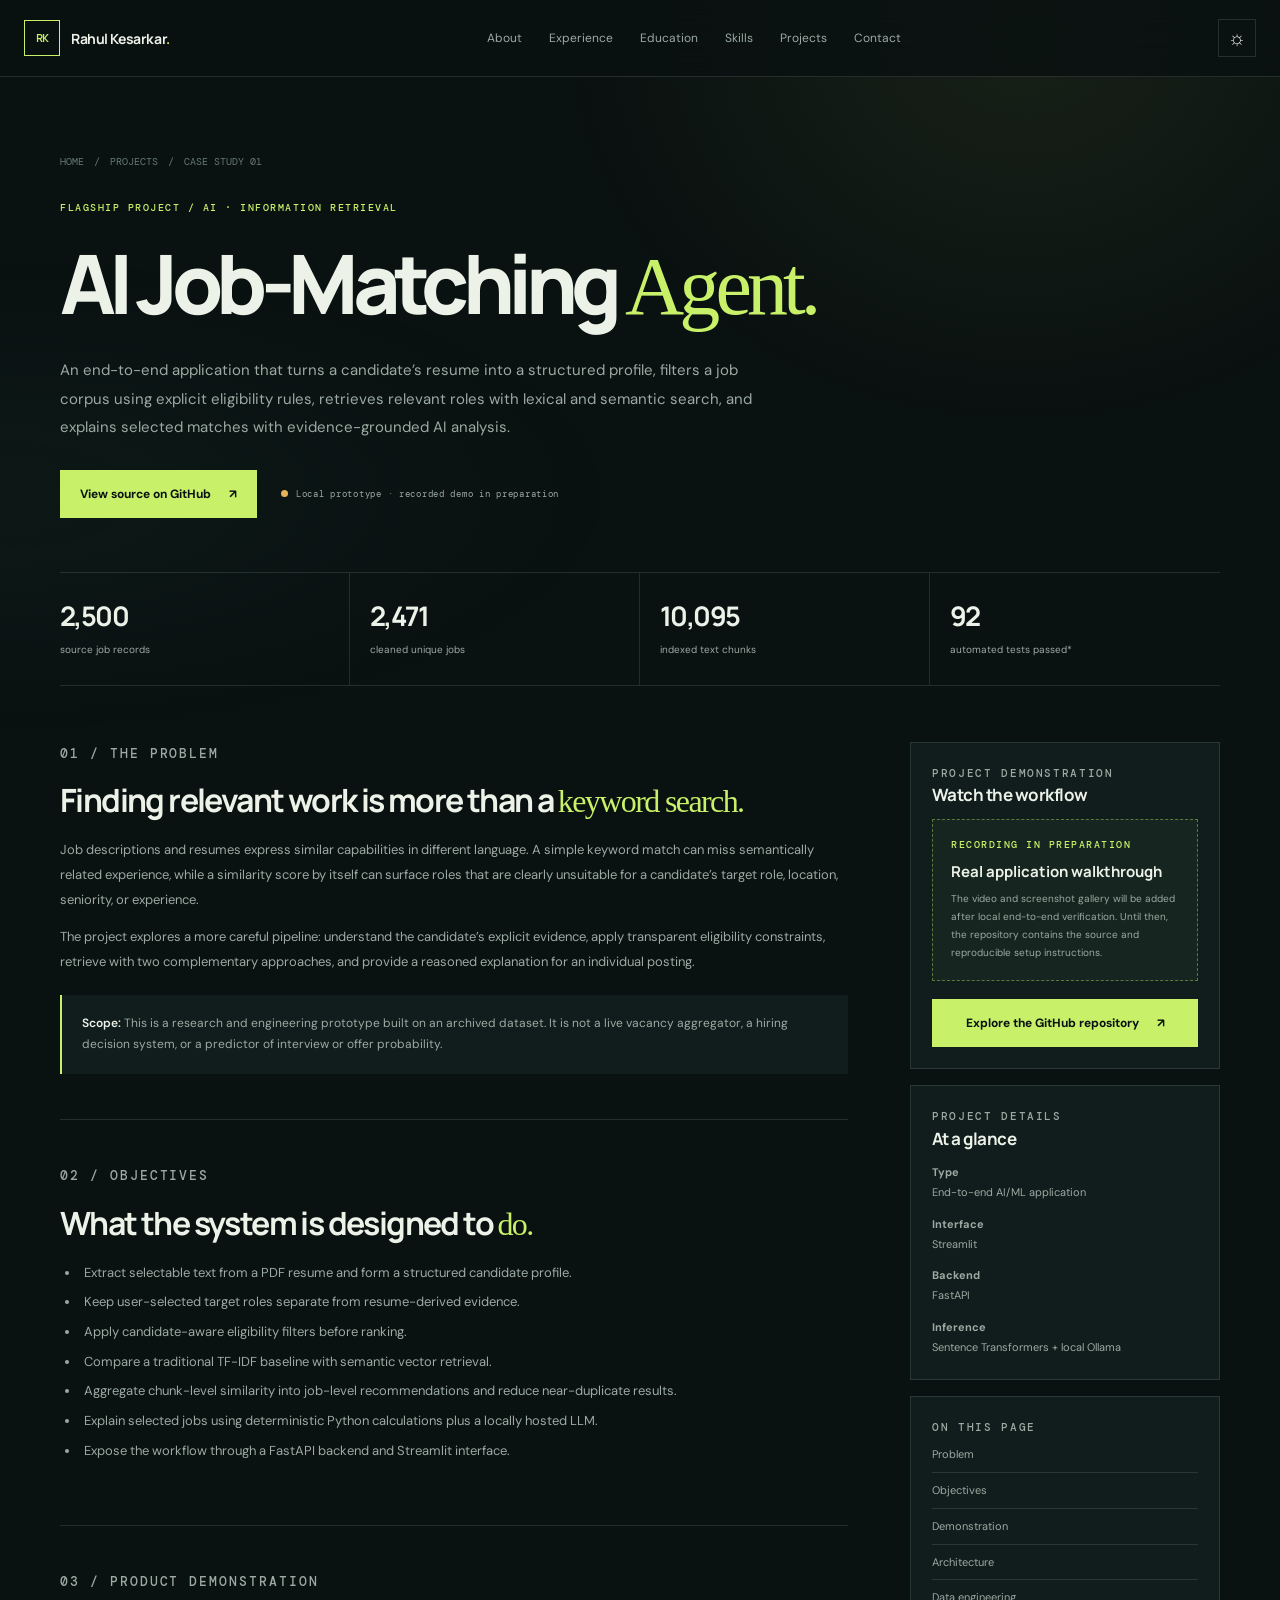
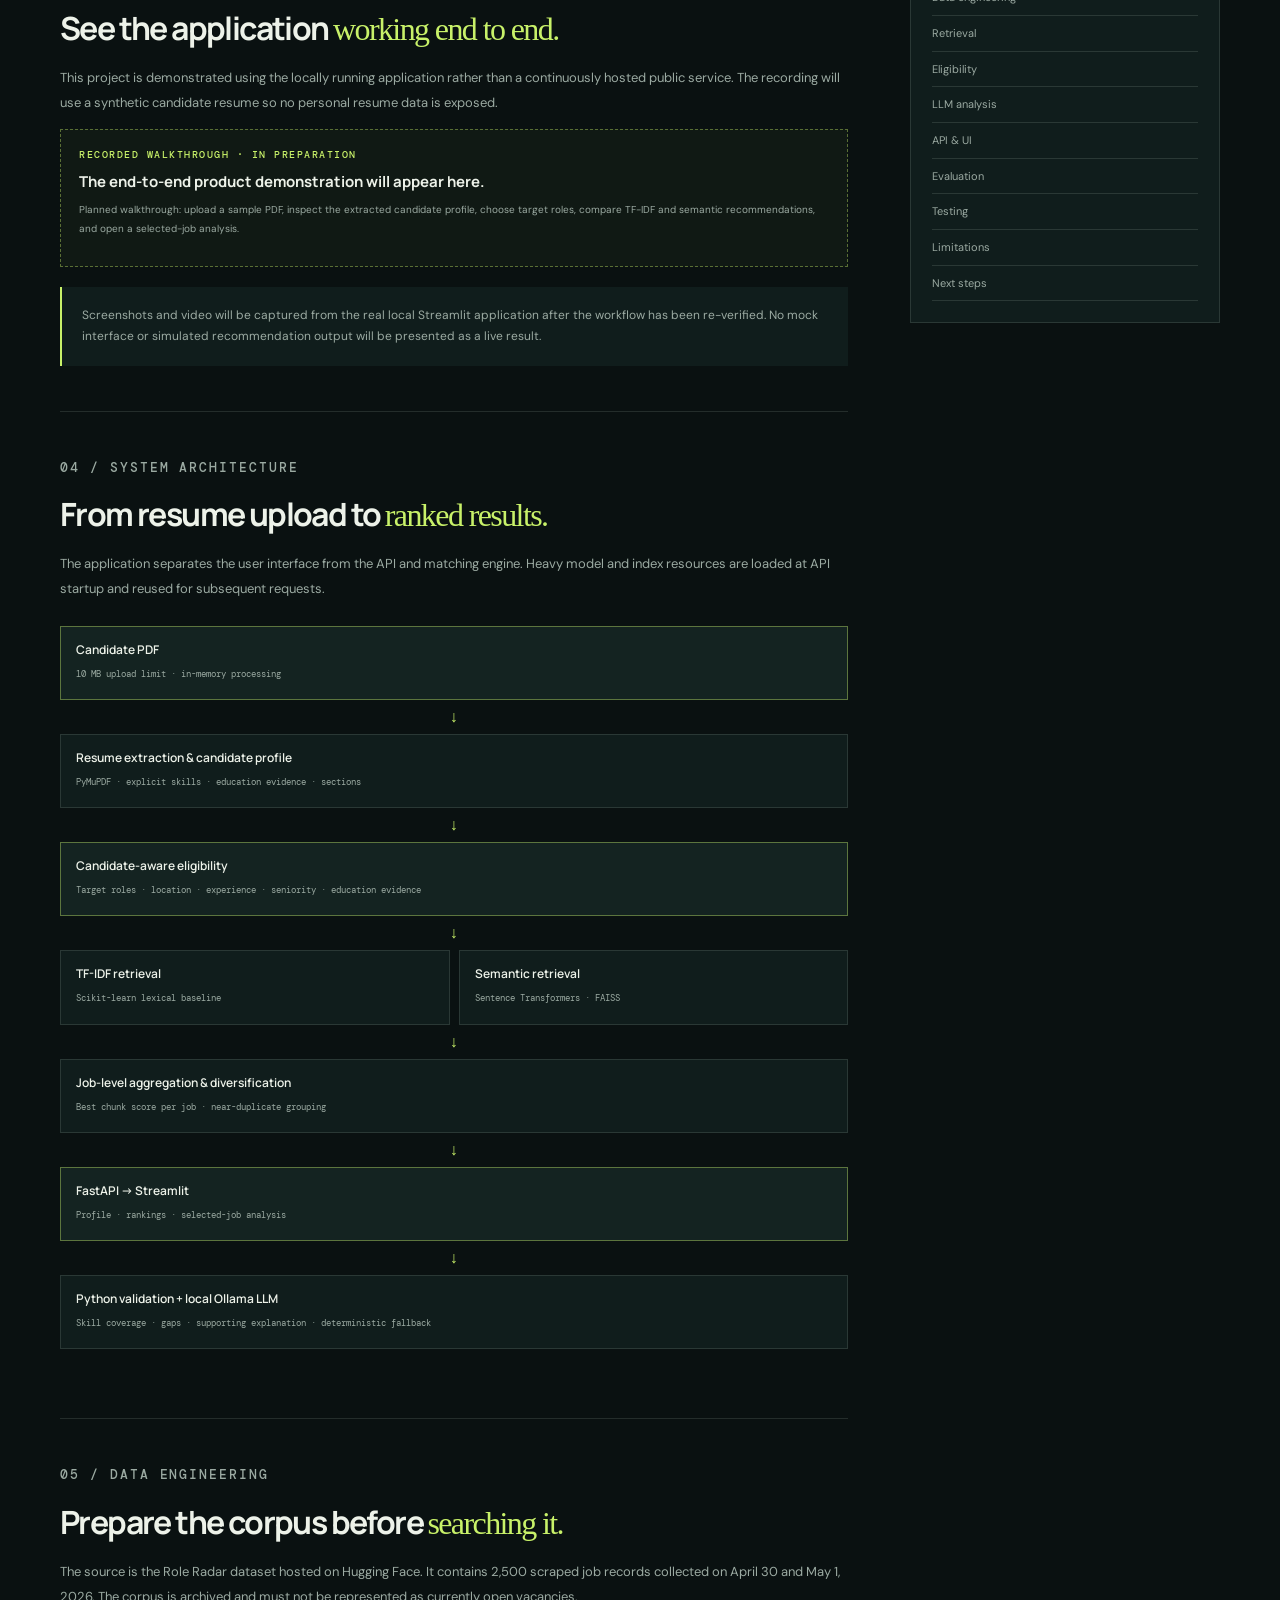
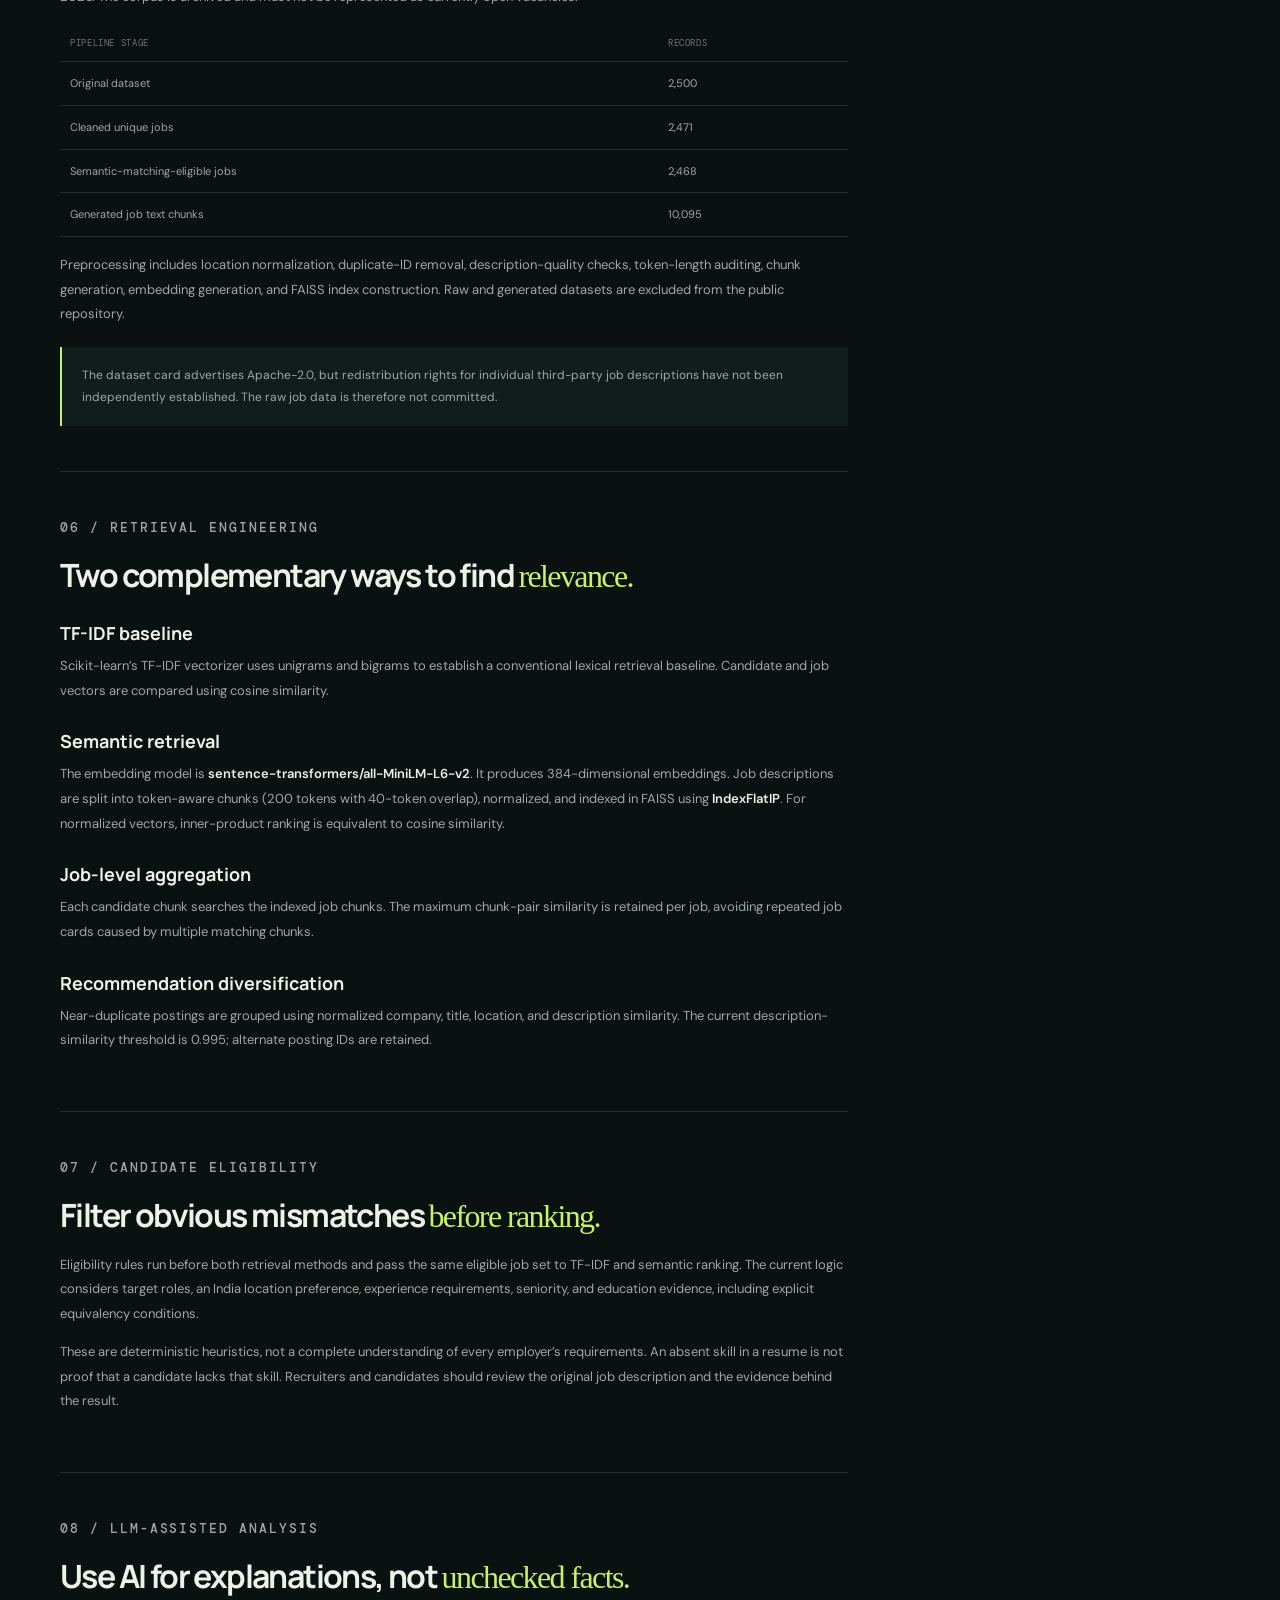
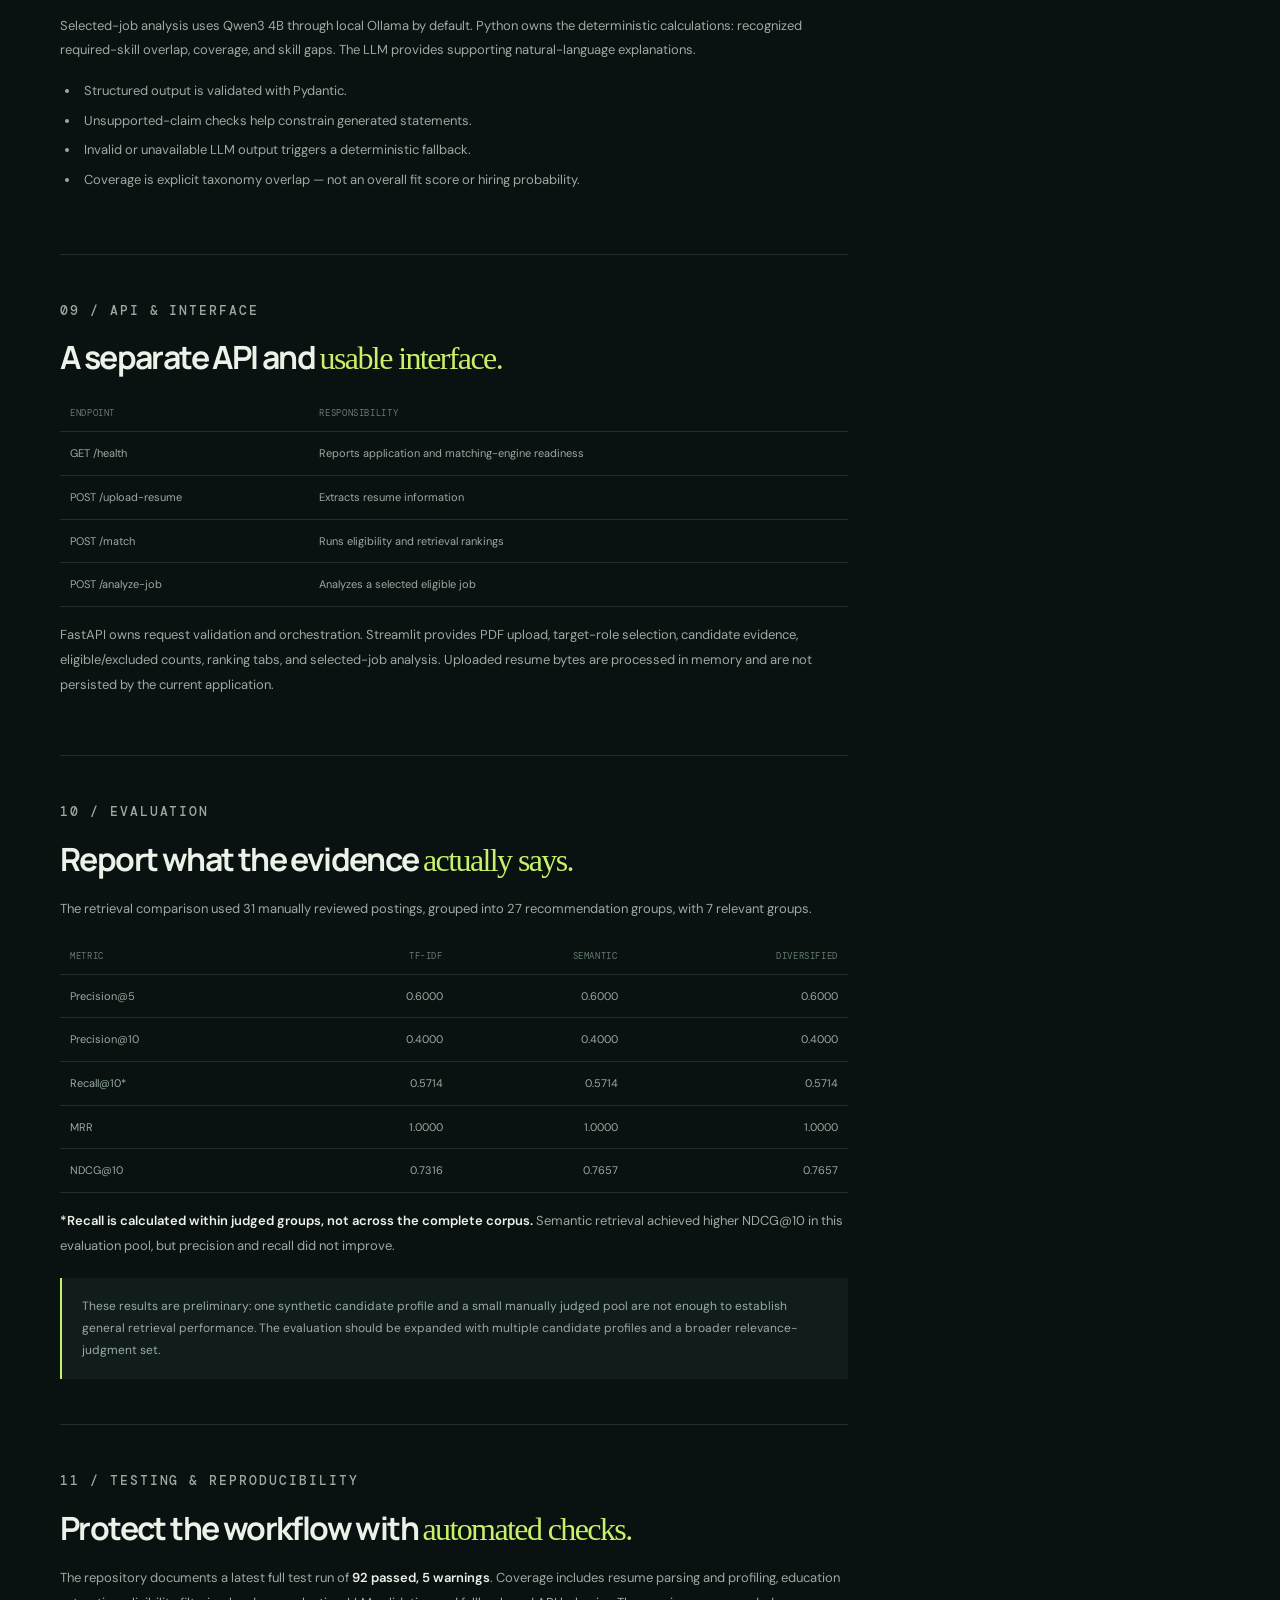
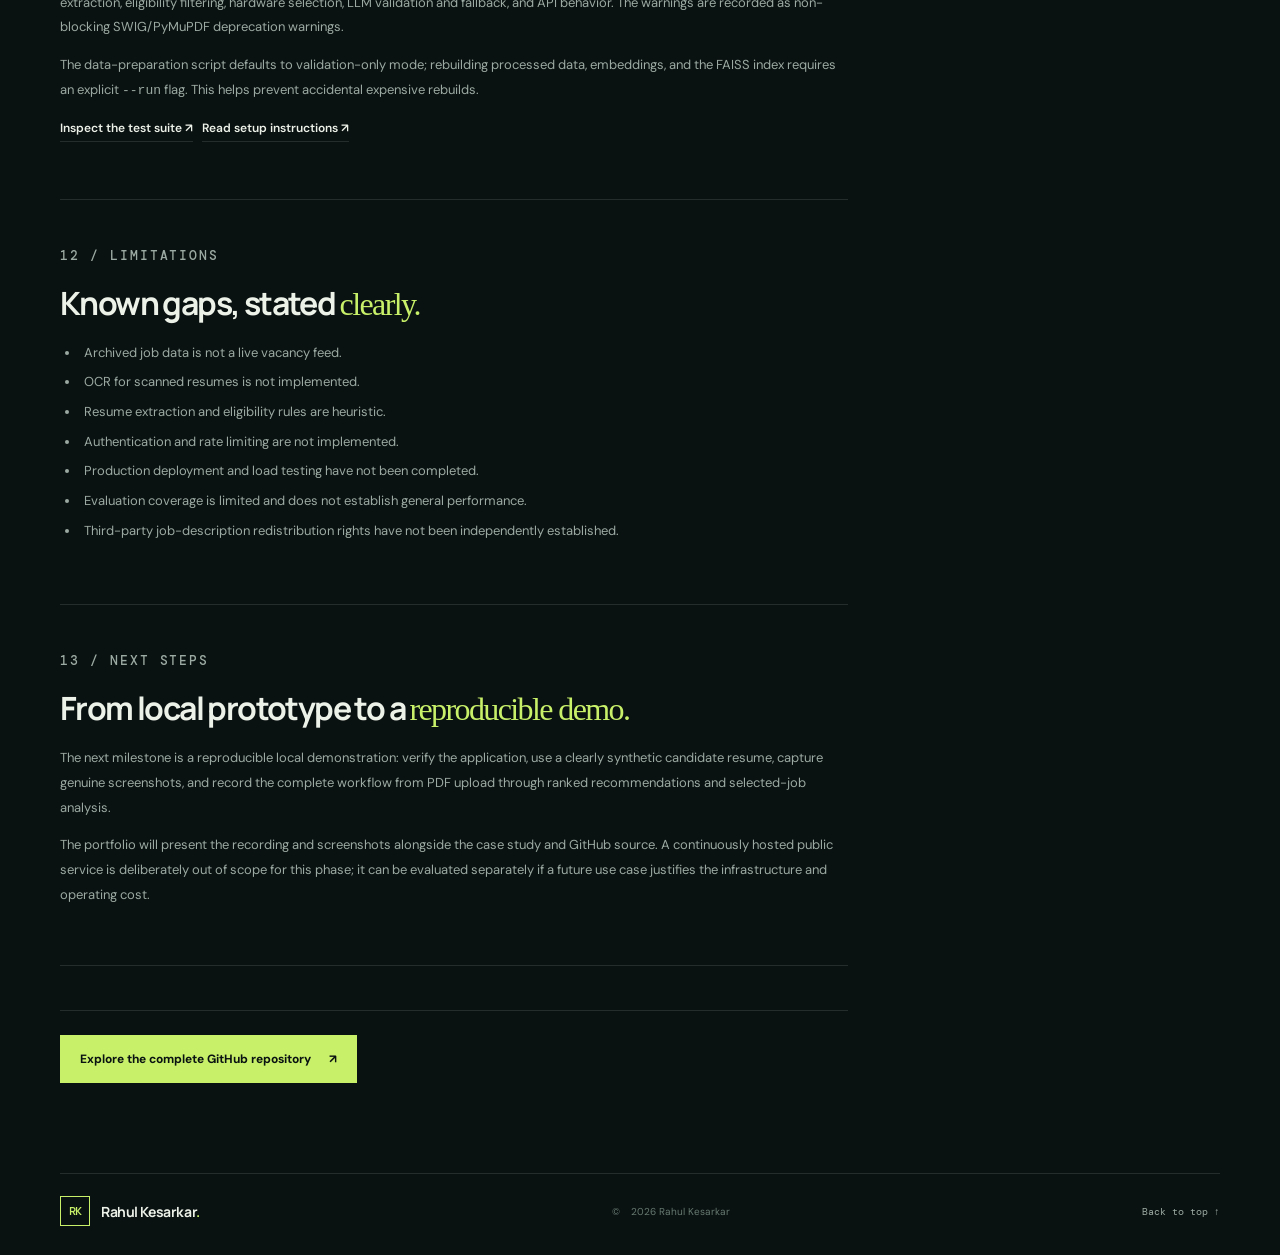
==== commit 284ed5ec: "Align case study with local demo scope" ====
--- a/projects/ai-job-matching-agent.html
+++ b/projects/ai-job-matching-agent.html
@@ -70,7 +70,7 @@
         </section>
 
         <section class="case-section" id="architecture">
-          <p class="eyebrow">03 / SYSTEM ARCHITECTURE</p><h2>From resume upload to <em>ranked results.</em></h2>
+          <p class="eyebrow">04 / SYSTEM ARCHITECTURE</p><h2>From resume upload to <em>ranked results.</em></h2>
           <p>The application separates the user interface from the API and matching engine. Heavy model and index resources are loaded at API startup and reused for subsequent requests.</p>
           <div class="architecture">
             <div class="arch-node primary"><b>Candidate PDF</b><span>10 MB upload limit · in-memory processing</span></div><div class="arch-arrow">↓</div>
@@ -84,7 +84,7 @@
         </section>
 
         <section class="case-section" id="data">
-          <p class="eyebrow">04 / DATA ENGINEERING</p><h2>Prepare the corpus before <em>searching it.</em></h2>
+          <p class="eyebrow">05 / DATA ENGINEERING</p><h2>Prepare the corpus before <em>searching it.</em></h2>
           <p>The source is the Role Radar dataset hosted on Hugging Face. It contains 2,500 scraped job records collected on April 30 and May 1, 2026. The corpus is archived and must not be represented as currently open vacancies.</p>
           <table class="tech-table"><thead><tr><th>PIPELINE STAGE</th><th>RECORDS</th></tr></thead><tbody><tr><td>Original dataset</td><td>2,500</td></tr><tr><td>Cleaned unique jobs</td><td>2,471</td></tr><tr><td>Semantic-matching-eligible jobs</td><td>2,468</td></tr><tr><td>Generated job text chunks</td><td>10,095</td></tr></tbody></table>
           <p>Preprocessing includes location normalization, duplicate-ID removal, description-quality checks, token-length auditing, chunk generation, embedding generation, and FAISS index construction. Raw and generated datasets are excluded from the public repository.</p>
@@ -92,7 +92,7 @@
         </section>
 
         <section class="case-section" id="retrieval">
-          <p class="eyebrow">05 / RETRIEVAL ENGINEERING</p><h2>Two complementary ways to find <em>relevance.</em></h2>
+          <p class="eyebrow">06 / RETRIEVAL ENGINEERING</p><h2>Two complementary ways to find <em>relevance.</em></h2>
           <h3>TF-IDF baseline</h3><p>Scikit-learn’s TF-IDF vectorizer uses unigrams and bigrams to establish a conventional lexical retrieval baseline. Candidate and job vectors are compared using cosine similarity.</p>
           <h3>Semantic retrieval</h3><p>The embedding model is <strong>sentence-transformers/all-MiniLM-L6-v2</strong>. It produces 384-dimensional embeddings. Job descriptions are split into token-aware chunks (200 tokens with 40-token overlap), normalized, and indexed in FAISS using <strong>IndexFlatIP</strong>. For normalized vectors, inner-product ranking is equivalent to cosine similarity.</p>
           <h3>Job-level aggregation</h3><p>Each candidate chunk searches the indexed job chunks. The maximum chunk-pair similarity is retained per job, avoiding repeated job cards caused by multiple matching chunks.</p>
@@ -100,25 +100,25 @@
         </section>
 
         <section class="case-section" id="eligibility">
-          <p class="eyebrow">06 / CANDIDATE ELIGIBILITY</p><h2>Filter obvious mismatches <em>before ranking.</em></h2>
+          <p class="eyebrow">07 / CANDIDATE ELIGIBILITY</p><h2>Filter obvious mismatches <em>before ranking.</em></h2>
           <p>Eligibility rules run before both retrieval methods and pass the same eligible job set to TF-IDF and semantic ranking. The current logic considers target roles, an India location preference, experience requirements, seniority, and education evidence, including explicit equivalency conditions.</p>
           <p>These are deterministic heuristics, not a complete understanding of every employer’s requirements. An absent skill in a resume is not proof that a candidate lacks that skill. Recruiters and candidates should review the original job description and the evidence behind the result.</p>
         </section>
 
         <section class="case-section" id="llm">
-          <p class="eyebrow">07 / LLM-ASSISTED ANALYSIS</p><h2>Use AI for explanations, not <em>unchecked facts.</em></h2>
+          <p class="eyebrow">08 / LLM-ASSISTED ANALYSIS</p><h2>Use AI for explanations, not <em>unchecked facts.</em></h2>
           <p>Selected-job analysis uses Qwen3 4B through local Ollama by default. Python owns the deterministic calculations: recognized required-skill overlap, coverage, and skill gaps. The LLM provides supporting natural-language explanations.</p>
           <ul><li>Structured output is validated with Pydantic.</li><li>Unsupported-claim checks help constrain generated statements.</li><li>Invalid or unavailable LLM output triggers a deterministic fallback.</li><li>Coverage is explicit taxonomy overlap — not an overall fit score or hiring probability.</li></ul>
         </section>
 
         <section class="case-section" id="api">
-          <p class="eyebrow">08 / API & INTERFACE</p><h2>A separate API and <em>usable interface.</em></h2>
+          <p class="eyebrow">09 / API & INTERFACE</p><h2>A separate API and <em>usable interface.</em></h2>
           <table class="tech-table"><thead><tr><th>ENDPOINT</th><th>RESPONSIBILITY</th></tr></thead><tbody><tr><td>GET /health</td><td>Reports application and matching-engine readiness</td></tr><tr><td>POST /upload-resume</td><td>Extracts resume information</td></tr><tr><td>POST /match</td><td>Runs eligibility and retrieval rankings</td></tr><tr><td>POST /analyze-job</td><td>Analyzes a selected eligible job</td></tr></tbody></table>
           <p>FastAPI owns request validation and orchestration. Streamlit provides PDF upload, target-role selection, candidate evidence, eligible/excluded counts, ranking tabs, and selected-job analysis. Uploaded resume bytes are processed in memory and are not persisted by the current application.</p>
         </section>
 
         <section class="case-section" id="evaluation">
-          <p class="eyebrow">09 / EVALUATION</p><h2>Report what the evidence <em>actually says.</em></h2>
+          <p class="eyebrow">10 / EVALUATION</p><h2>Report what the evidence <em>actually says.</em></h2>
           <p>The retrieval comparison used 31 manually reviewed postings, grouped into 27 recommendation groups, with 7 relevant groups.</p>
           <table class="eval-table"><thead><tr><th>METRIC</th><th>TF-IDF</th><th>SEMANTIC</th><th>DIVERSIFIED</th></tr></thead><tbody><tr><td>Precision@5</td><td>0.6000</td><td>0.6000</td><td>0.6000</td></tr><tr><td>Precision@10</td><td>0.4000</td><td>0.4000</td><td>0.4000</td></tr><tr><td>Recall@10*</td><td>0.5714</td><td>0.5714</td><td>0.5714</td></tr><tr><td>MRR</td><td>1.0000</td><td>1.0000</td><td>1.0000</td></tr><tr><td>NDCG@10</td><td>0.7316</td><td>0.7657</td><td>0.7657</td></tr></tbody></table>
           <p><strong>*Recall is calculated within judged groups, not across the complete corpus.</strong> Semantic retrieval achieved higher NDCG@10 in this evaluation pool, but precision and recall did not improve.</p>
@@ -126,19 +126,19 @@
         </section>
 
         <section class="case-section" id="testing">
-          <p class="eyebrow">10 / TESTING & REPRODUCIBILITY</p><h2>Protect the workflow with <em>automated checks.</em></h2>
+          <p class="eyebrow">11 / TESTING & REPRODUCIBILITY</p><h2>Protect the workflow with <em>automated checks.</em></h2>
           <p>The repository documents a latest full test run of <strong>92 passed, 5 warnings</strong>. Coverage includes resume parsing and profiling, education extraction, eligibility filtering, hardware selection, LLM validation and fallback, and API behavior. The warnings are recorded as non-blocking SWIG/PyMuPDF deprecation warnings.</p>
           <p>The data-preparation script defaults to validation-only mode; rebuilding processed data, embeddings, and the FAISS index requires an explicit <code>--run</code> flag. This helps prevent accidental expensive rebuilds.</p>
           <p><a class="text-link" href="https://github.com/rahulkesarkar/ai-job-matching-agent/tree/main/tests" target="_blank" rel="noopener noreferrer">Inspect the test suite ↗</a> &nbsp; <a class="text-link" href="https://github.com/rahulkesarkar/ai-job-matching-agent/blob/main/README.md" target="_blank" rel="noopener noreferrer">Read setup instructions ↗</a></p>
         </section>
 
         <section class="case-section" id="limitations">
-          <p class="eyebrow">11 / LIMITATIONS</p><h2>Known gaps, stated <em>clearly.</em></h2>
+          <p class="eyebrow">12 / LIMITATIONS</p><h2>Known gaps, stated <em>clearly.</em></h2>
           <ul><li>Archived job data is not a live vacancy feed.</li><li>OCR for scanned resumes is not implemented.</li><li>Resume extraction and eligibility rules are heuristic.</li><li>Authentication and rate limiting are not implemented.</li><li>Production deployment and load testing have not been completed.</li><li>Evaluation coverage is limited and does not establish general performance.</li><li>Third-party job-description redistribution rights have not been independently established.</li></ul>
         </section>
 
         <section class="case-section" id="next">
-          <p class="eyebrow">12 / NEXT STEPS</p><h2>From local prototype to a <em>safe public demo.</em></h2>
+          <p class="eyebrow">13 / NEXT STEPS</p><h2>From local prototype to a <em>reproducible demo.</em></h2>
           <p>The next milestone is a reproducible local demonstration: verify the application, use a clearly synthetic candidate resume, capture genuine screenshots, and record the complete workflow from PDF upload through ranked recommendations and selected-job analysis.</p>
           <p>The portfolio will present the recording and screenshots alongside the case study and GitHub source. A continuously hosted public service is deliberately out of scope for this phase; it can be evaluated separately if a future use case justifies the infrastructure and operating cost.</p>
         </section>
@@ -152,7 +152,7 @@
           <a class="button button-primary" href="https://github.com/rahulkesarkar/ai-job-matching-agent" target="_blank" rel="noopener noreferrer">Explore the GitHub repository <span>↗</span></a>
         </div>
         <div class="aside-card"><p class="micro-label">PROJECT DETAILS</p><h3>At a glance</h3><p><strong>Type</strong><br>End-to-end AI/ML application</p><p style="margin-top:12px"><strong>Interface</strong><br>Streamlit</p><p style="margin-top:12px"><strong>Backend</strong><br>FastAPI</p><p style="margin-top:12px"><strong>Inference</strong><br>Sentence Transformers + local Ollama</p></div>
-        <div class="aside-card"><p class="micro-label">ON THIS PAGE</p><nav class="case-nav" aria-label="Case study sections"><a href="#problem">Problem</a><a href="#goals">Objectives</a><a href="#architecture">Architecture</a><a href="#data">Data engineering</a><a href="#retrieval">Retrieval</a><a href="#eligibility">Eligibility</a><a href="#llm">LLM analysis</a><a href="#api">API & UI</a><a href="#evaluation">Evaluation</a><a href="#testing">Testing</a><a href="#limitations">Limitations</a><a href="#next">Next steps</a></nav></div>
+        <div class="aside-card"><p class="micro-label">ON THIS PAGE</p><nav class="case-nav" aria-label="Case study sections"><a href="#problem">Problem</a><a href="#goals">Objectives</a><a href="#demo">Demonstration</a><a href="#architecture">Architecture</a><a href="#data">Data engineering</a><a href="#retrieval">Retrieval</a><a href="#eligibility">Eligibility</a><a href="#llm">LLM analysis</a><a href="#api">API & UI</a><a href="#evaluation">Evaluation</a><a href="#testing">Testing</a><a href="#limitations">Limitations</a><a href="#next">Next steps</a></nav></div>
       </aside>
     </div>
   </main>
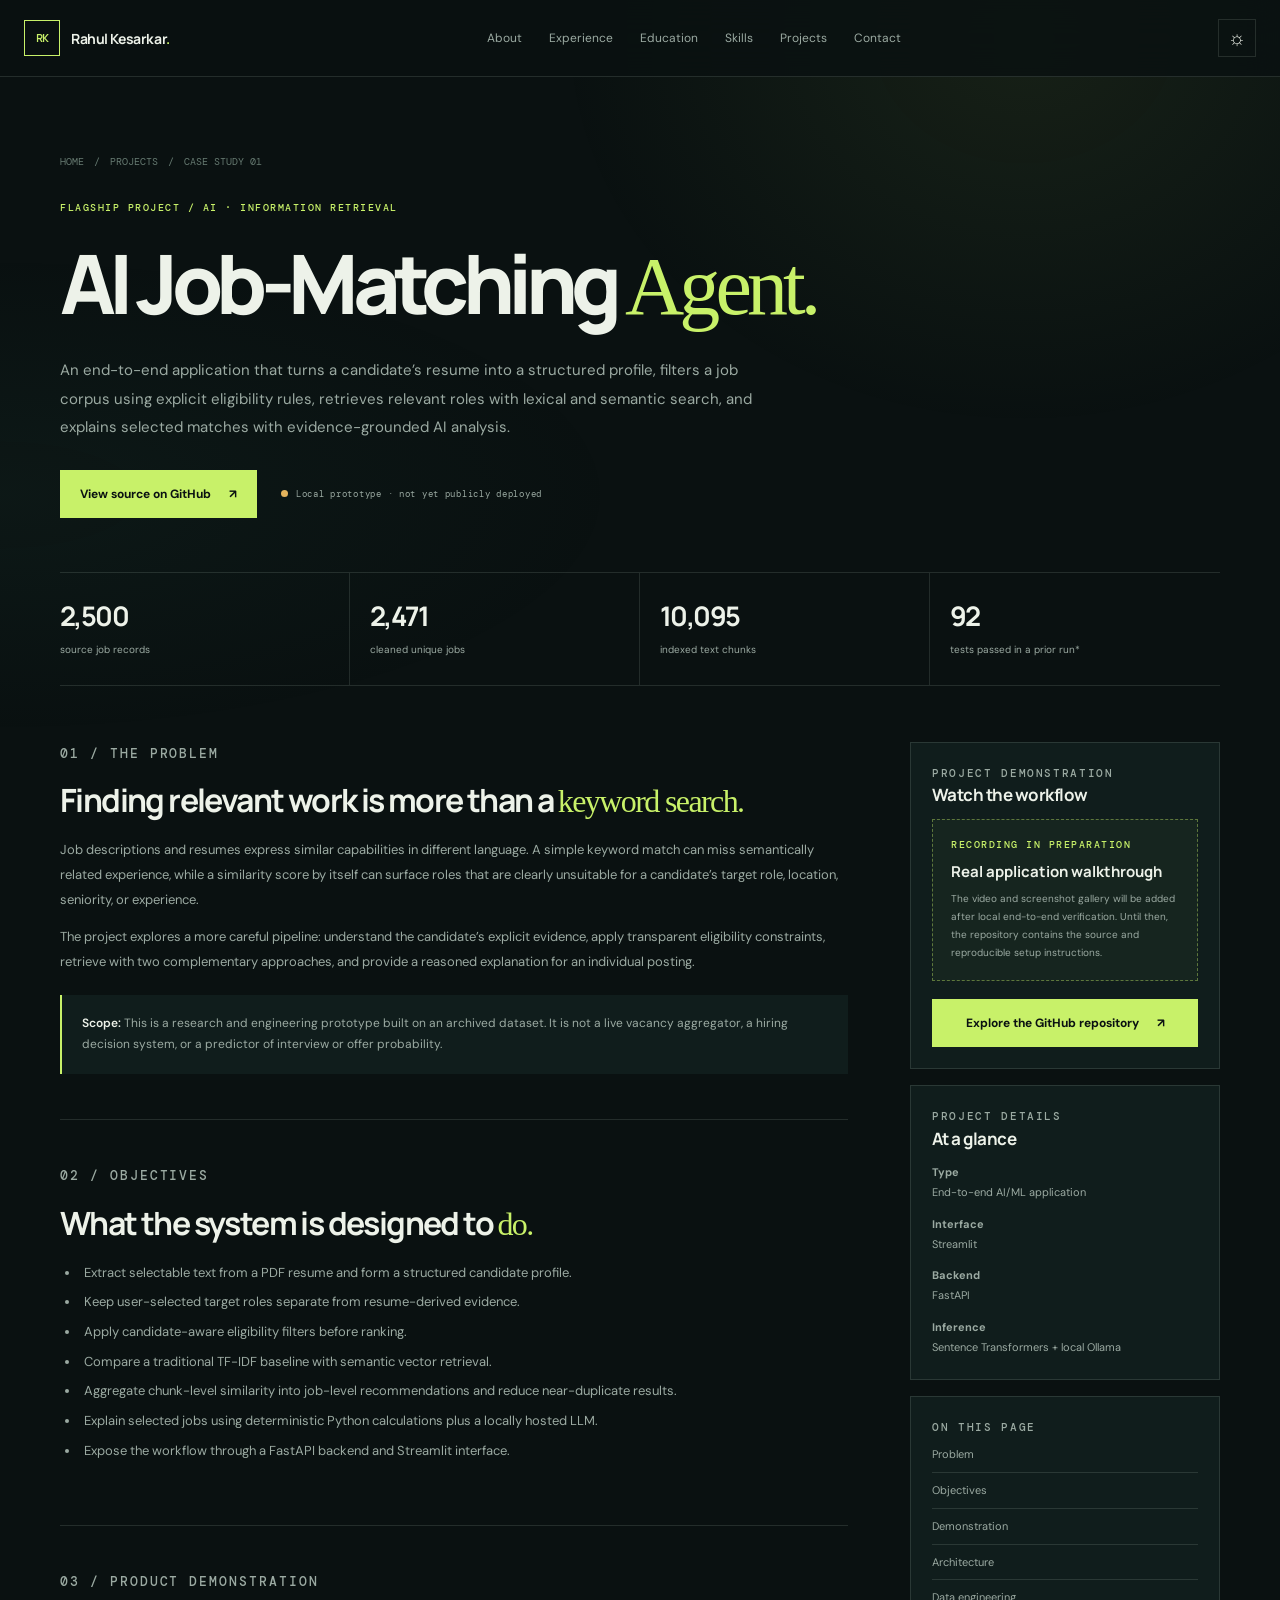
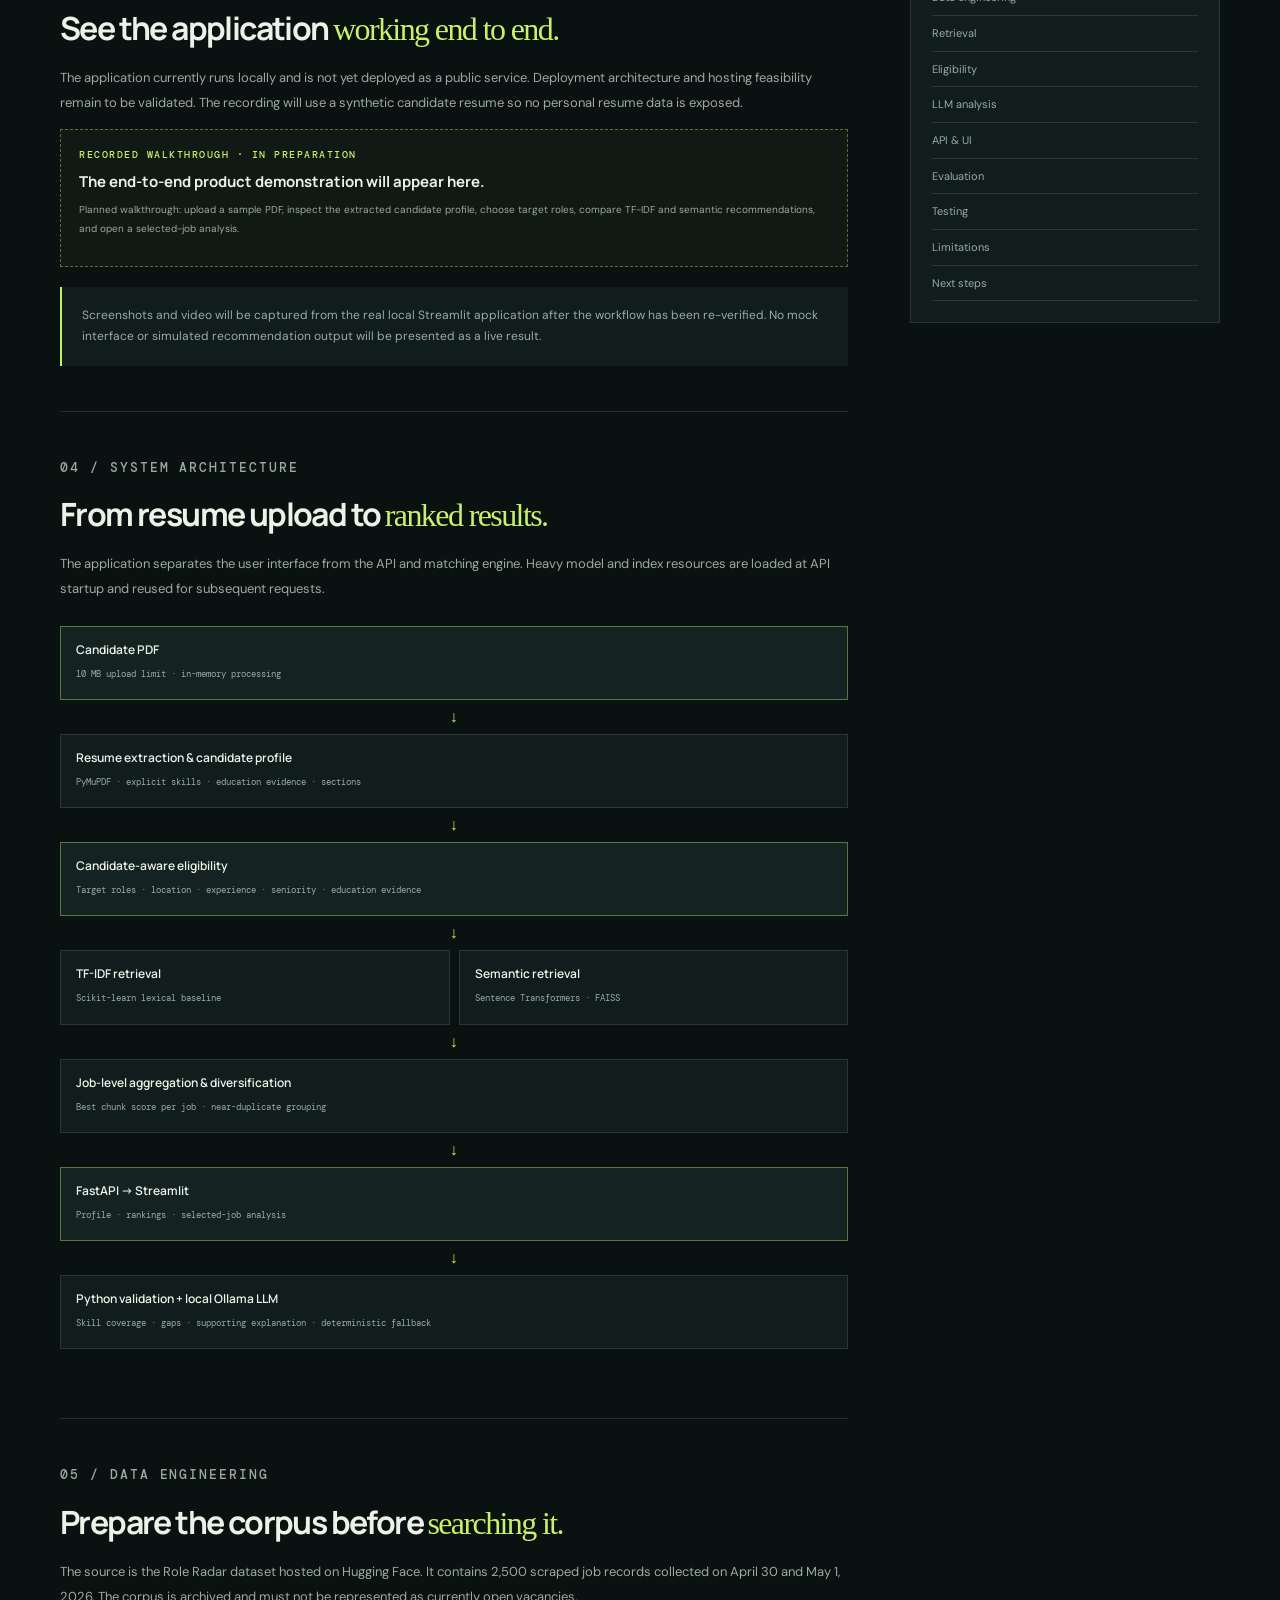
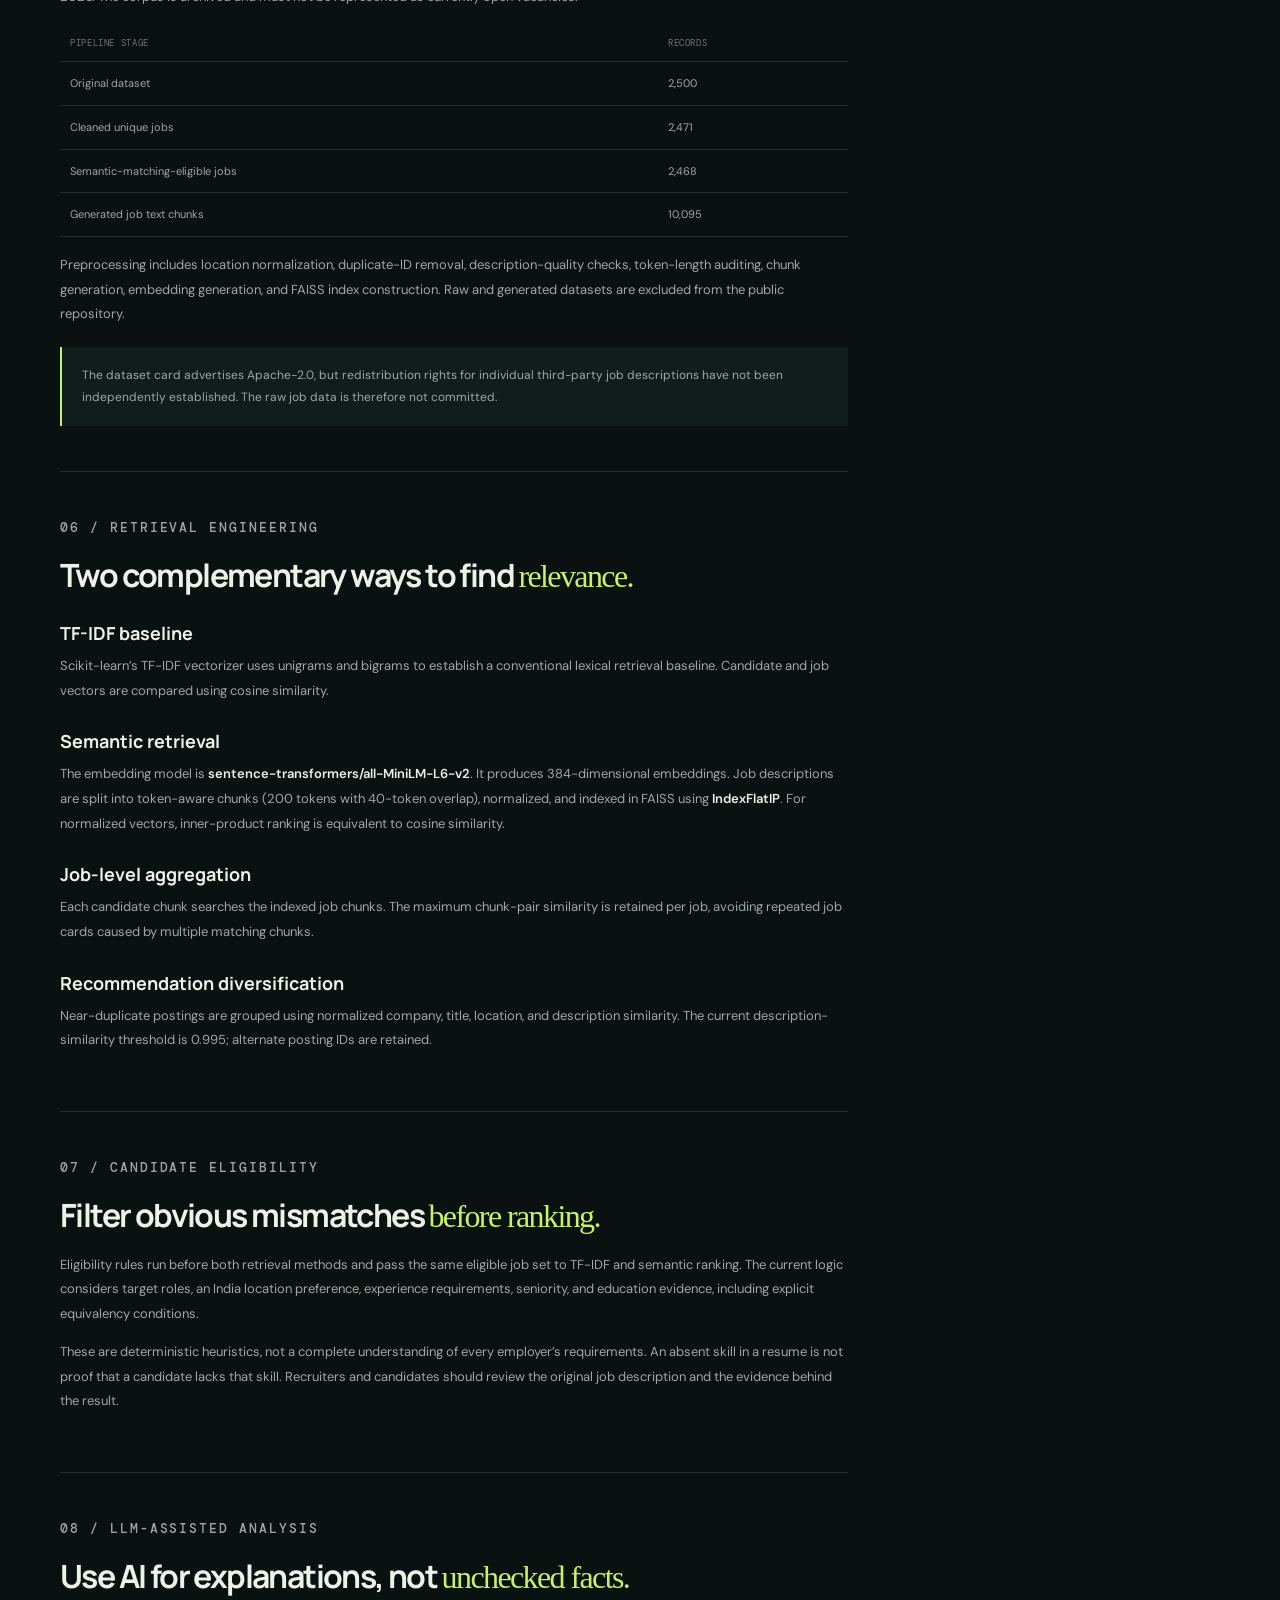
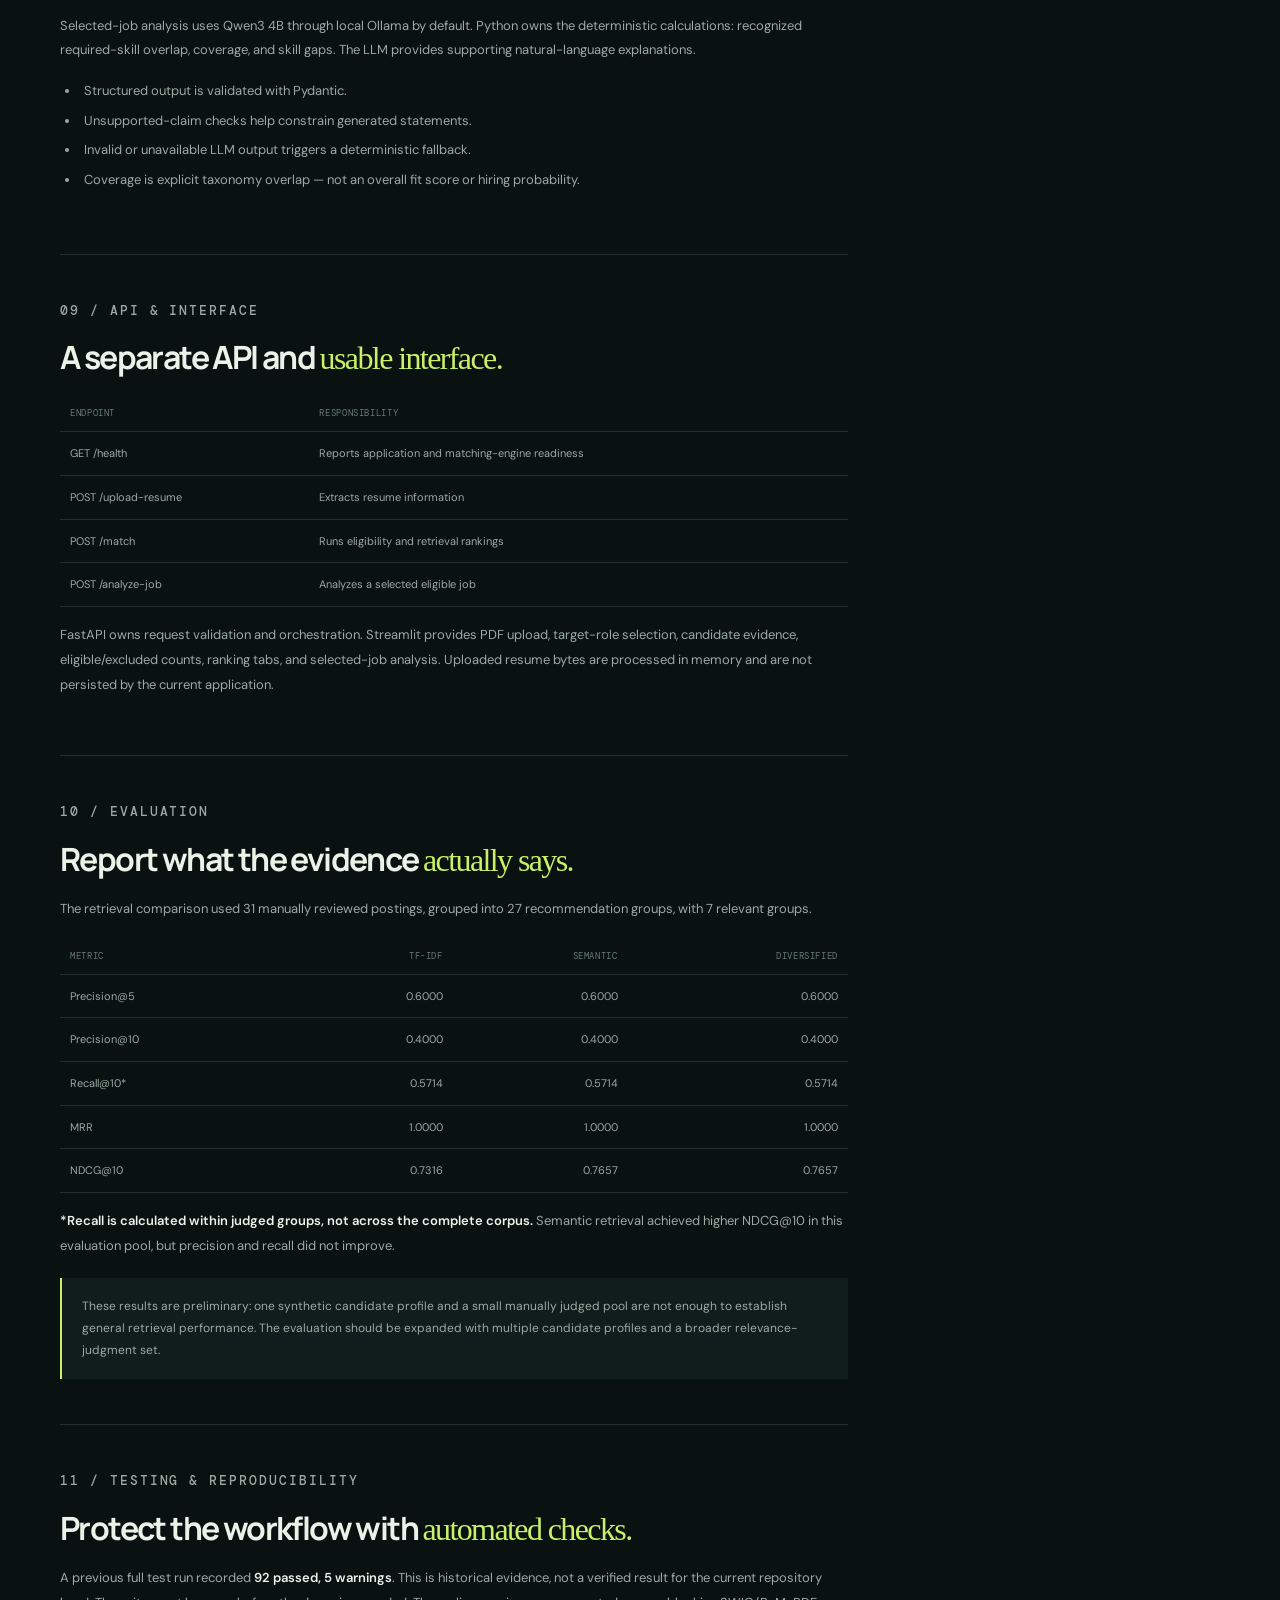
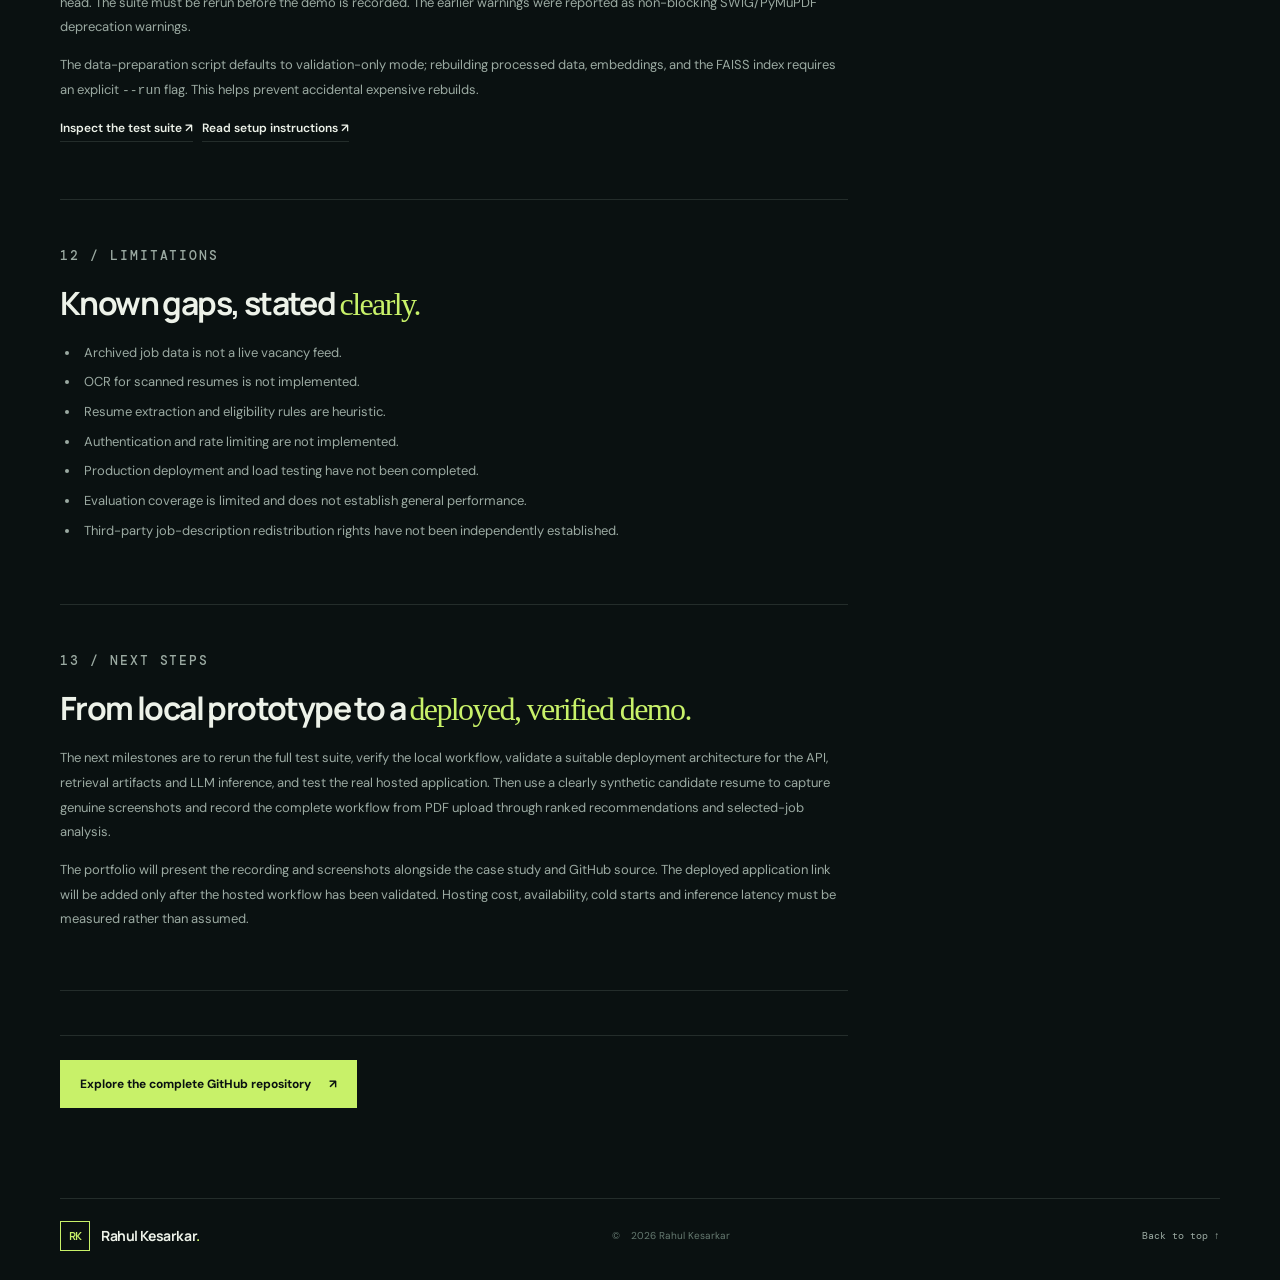
==== commit 8bec935b: "docs: correct project deployment and test status" ====
--- a/projects/ai-job-matching-agent.html
+++ b/projects/ai-job-matching-agent.html
@@ -26,14 +26,14 @@
       <p class="eyebrow">FLAGSHIP PROJECT / AI · INFORMATION RETRIEVAL</p>
       <h1>AI Job-Matching <em>Agent.</em></h1>
       <p class="project-hero-lede">An end-to-end application that turns a candidate’s resume into a structured profile, filters a job corpus using explicit eligibility rules, retrieves relevant roles with lexical and semantic search, and explains selected matches with evidence-grounded AI analysis.</p>
-      <div class="case-actions"><a class="button button-primary" href="https://github.com/rahulkesarkar/ai-job-matching-agent" target="_blank" rel="noopener noreferrer">View source on GitHub <span>↗</span></a><span class="case-status"><i></i> Local prototype · recorded demo in preparation</span></div>
+      <div class="case-actions"><a class="button button-primary" href="https://github.com/rahulkesarkar/ai-job-matching-agent" target="_blank" rel="noopener noreferrer">View source on GitHub <span>↗</span></a><span class="case-status"><i></i> Local prototype · not yet publicly deployed</span></div>
     </section>
 
     <section class="case-metrics section-shell" aria-label="Project metrics">
       <div class="case-metric"><strong>2,500</strong><span>source job records</span></div>
       <div class="case-metric"><strong>2,471</strong><span>cleaned unique jobs</span></div>
       <div class="case-metric"><strong>10,095</strong><span>indexed text chunks</span></div>
-      <div class="case-metric"><strong>92</strong><span>automated tests passed*</span></div>
+      <div class="case-metric"><strong>92</strong><span>tests passed in a prior run*</span></div>
     </section>
 
     <div class="case-layout section-shell">
@@ -60,7 +60,7 @@
 
         <section class="case-section" id="demo">
           <p class="eyebrow">03 / PRODUCT DEMONSTRATION</p><h2>See the application <em>working end to end.</em></h2>
-          <p>This project is demonstrated using the locally running application rather than a continuously hosted public service. The recording will use a synthetic candidate resume so no personal resume data is exposed.</p>
+          <p>The application currently runs locally and is not yet deployed as a public service. Deployment architecture and hosting feasibility remain to be validated. The recording will use a synthetic candidate resume so no personal resume data is exposed.</p>
           <div class="demo-placeholder">
             <span class="micro-label">RECORDED WALKTHROUGH · IN PREPARATION</span>
             <strong>The end-to-end product demonstration will appear here.</strong>
@@ -127,7 +127,7 @@
 
         <section class="case-section" id="testing">
           <p class="eyebrow">11 / TESTING & REPRODUCIBILITY</p><h2>Protect the workflow with <em>automated checks.</em></h2>
-          <p>The repository documents a latest full test run of <strong>92 passed, 5 warnings</strong>. Coverage includes resume parsing and profiling, education extraction, eligibility filtering, hardware selection, LLM validation and fallback, and API behavior. The warnings are recorded as non-blocking SWIG/PyMuPDF deprecation warnings.</p>
+          <p>A previous full test run recorded <strong>92 passed, 5 warnings</strong>. This is historical evidence, not a verified result for the current repository head. The suite must be rerun before the demo is recorded. The earlier warnings were reported as non-blocking SWIG/PyMuPDF deprecation warnings.</p>
           <p>The data-preparation script defaults to validation-only mode; rebuilding processed data, embeddings, and the FAISS index requires an explicit <code>--run</code> flag. This helps prevent accidental expensive rebuilds.</p>
           <p><a class="text-link" href="https://github.com/rahulkesarkar/ai-job-matching-agent/tree/main/tests" target="_blank" rel="noopener noreferrer">Inspect the test suite ↗</a> &nbsp; <a class="text-link" href="https://github.com/rahulkesarkar/ai-job-matching-agent/blob/main/README.md" target="_blank" rel="noopener noreferrer">Read setup instructions ↗</a></p>
         </section>
@@ -138,9 +138,9 @@
         </section>
 
         <section class="case-section" id="next">
-          <p class="eyebrow">13 / NEXT STEPS</p><h2>From local prototype to a <em>reproducible demo.</em></h2>
-          <p>The next milestone is a reproducible local demonstration: verify the application, use a clearly synthetic candidate resume, capture genuine screenshots, and record the complete workflow from PDF upload through ranked recommendations and selected-job analysis.</p>
-          <p>The portfolio will present the recording and screenshots alongside the case study and GitHub source. A continuously hosted public service is deliberately out of scope for this phase; it can be evaluated separately if a future use case justifies the infrastructure and operating cost.</p>
+          <p class="eyebrow">13 / NEXT STEPS</p><h2>From local prototype to a <em>deployed, verified demo.</em></h2>
+          <p>The next milestones are to rerun the full test suite, verify the local workflow, validate a suitable deployment architecture for the API, retrieval artifacts and LLM inference, and test the real hosted application. Then use a clearly synthetic candidate resume to capture genuine screenshots and record the complete workflow from PDF upload through ranked recommendations and selected-job analysis.</p>
+          <p>The portfolio will present the recording and screenshots alongside the case study and GitHub source. The deployed application link will be added only after the hosted workflow has been validated. Hosting cost, availability, cold starts and inference latency must be measured rather than assumed.</p>
         </section>
         <div class="case-footer"><a class="button button-primary" href="https://github.com/rahulkesarkar/ai-job-matching-agent" target="_blank" rel="noopener noreferrer">Explore the complete GitHub repository <span>↗</span></a></div>
       </article>
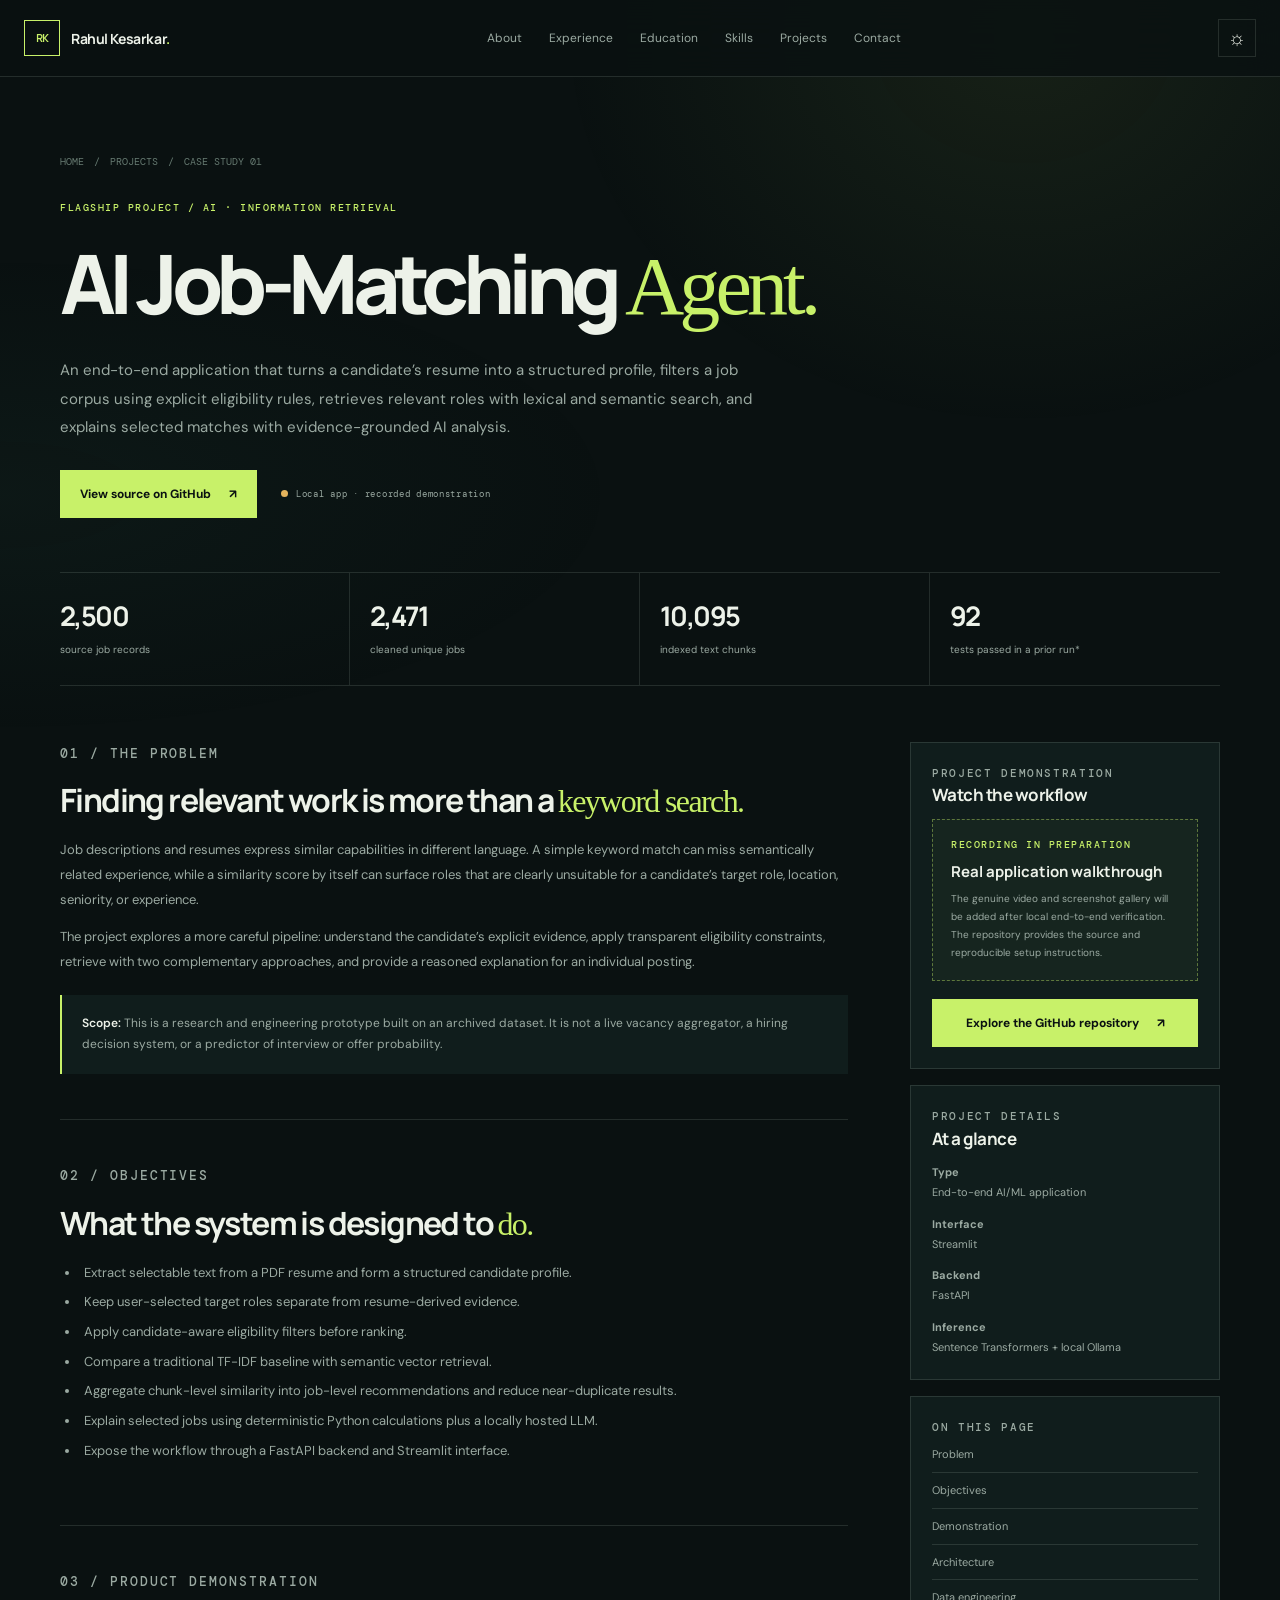
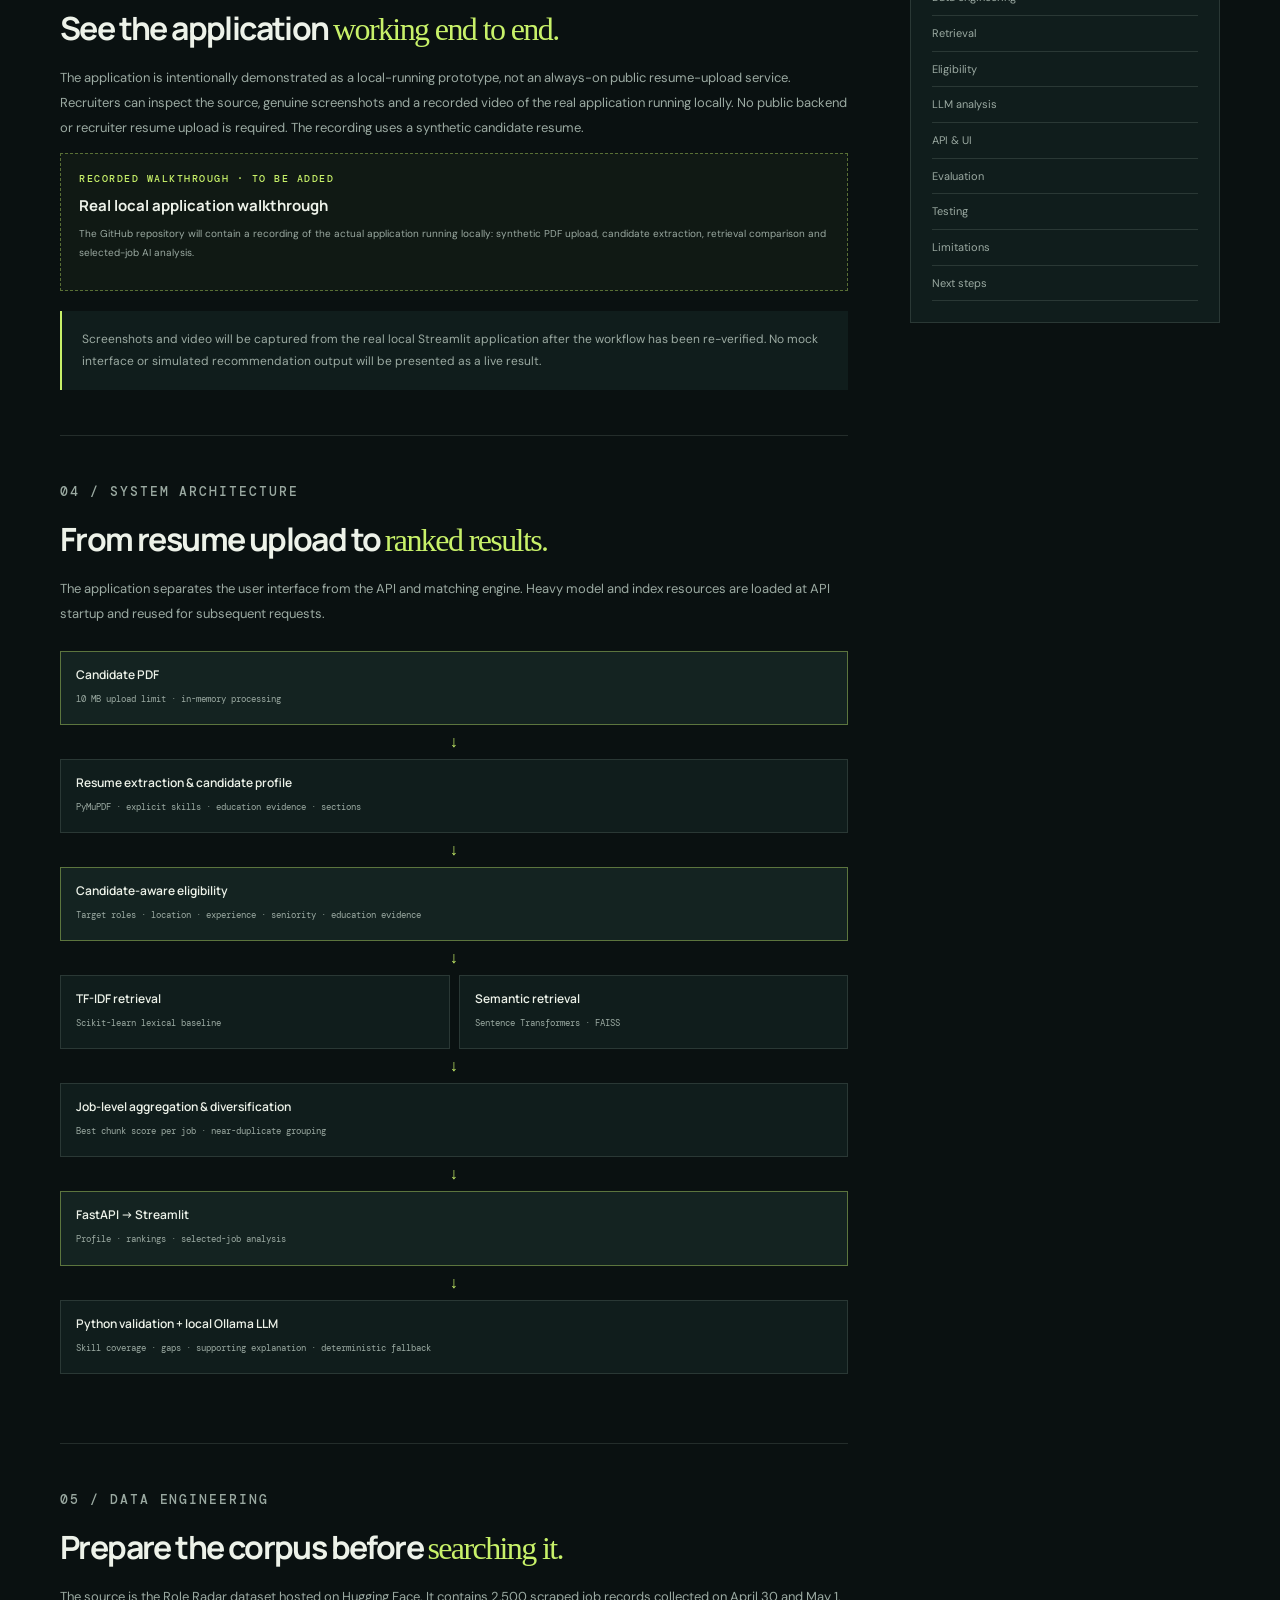
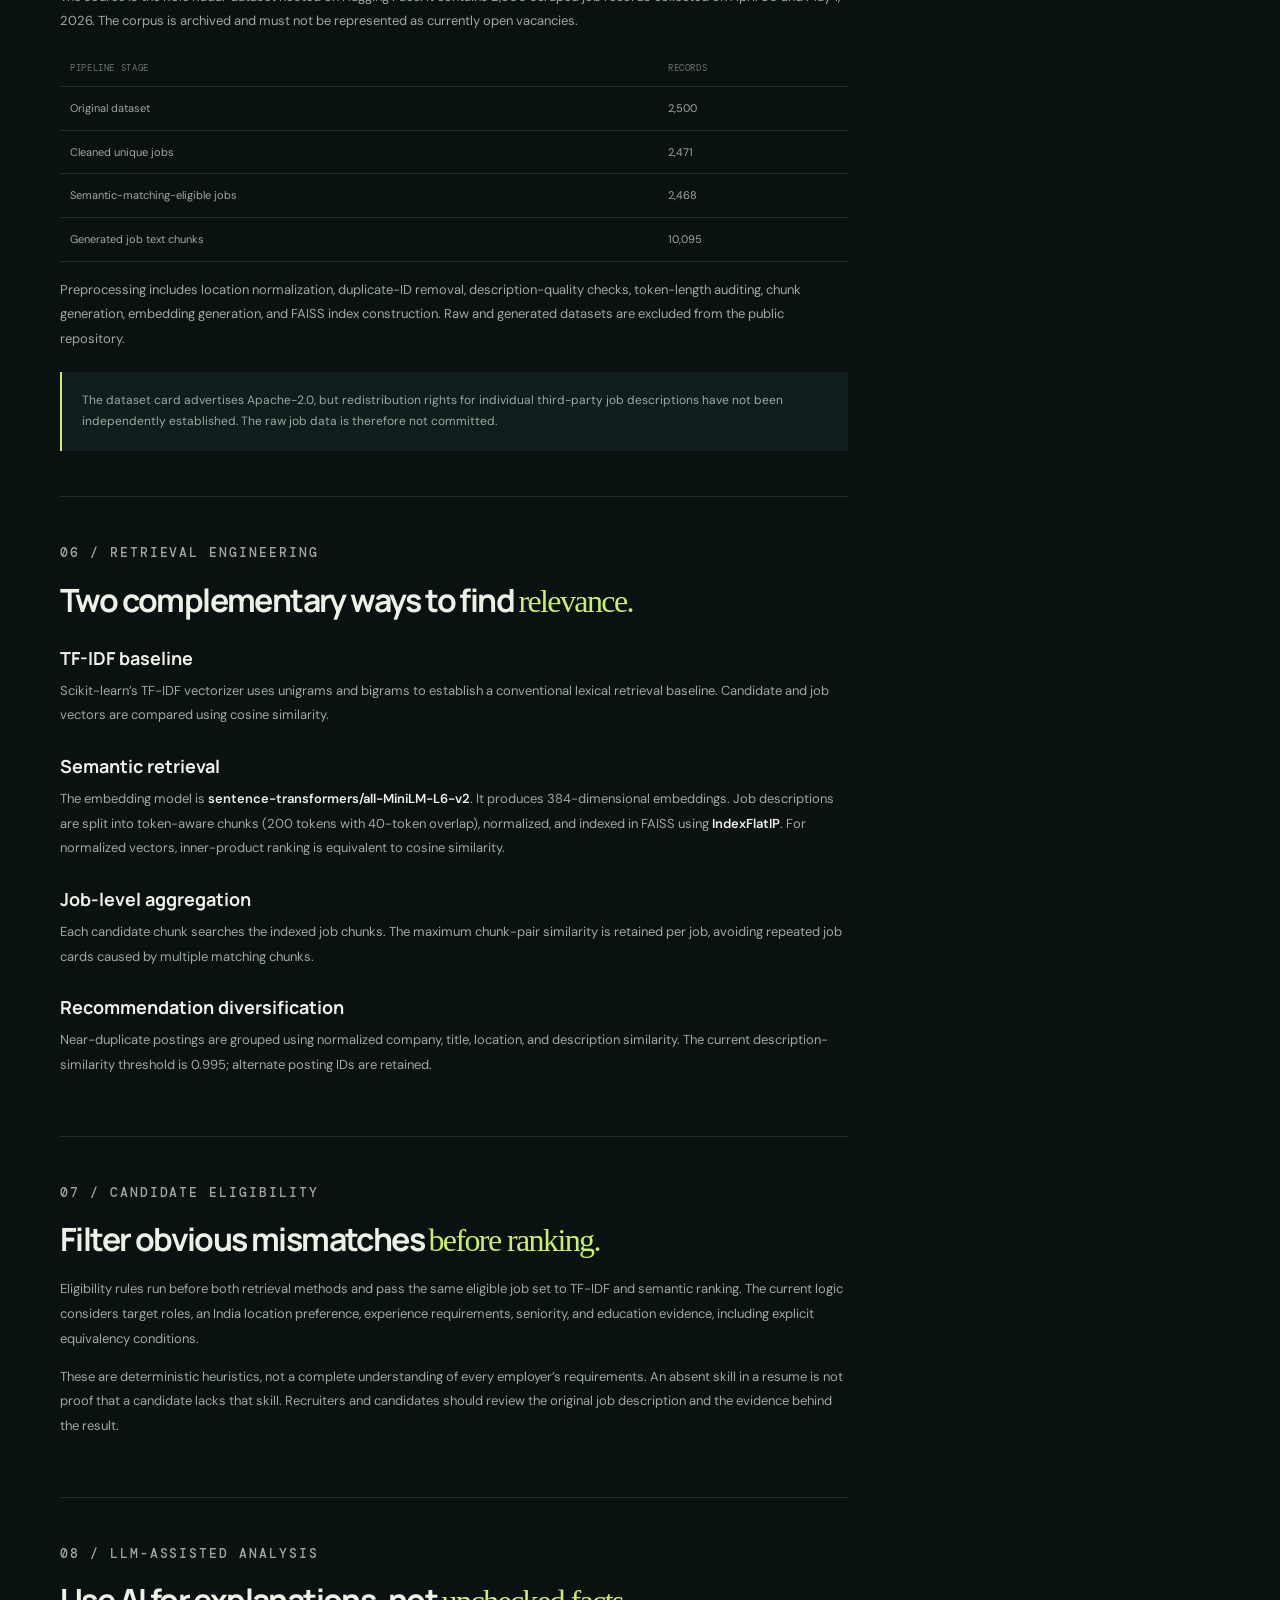
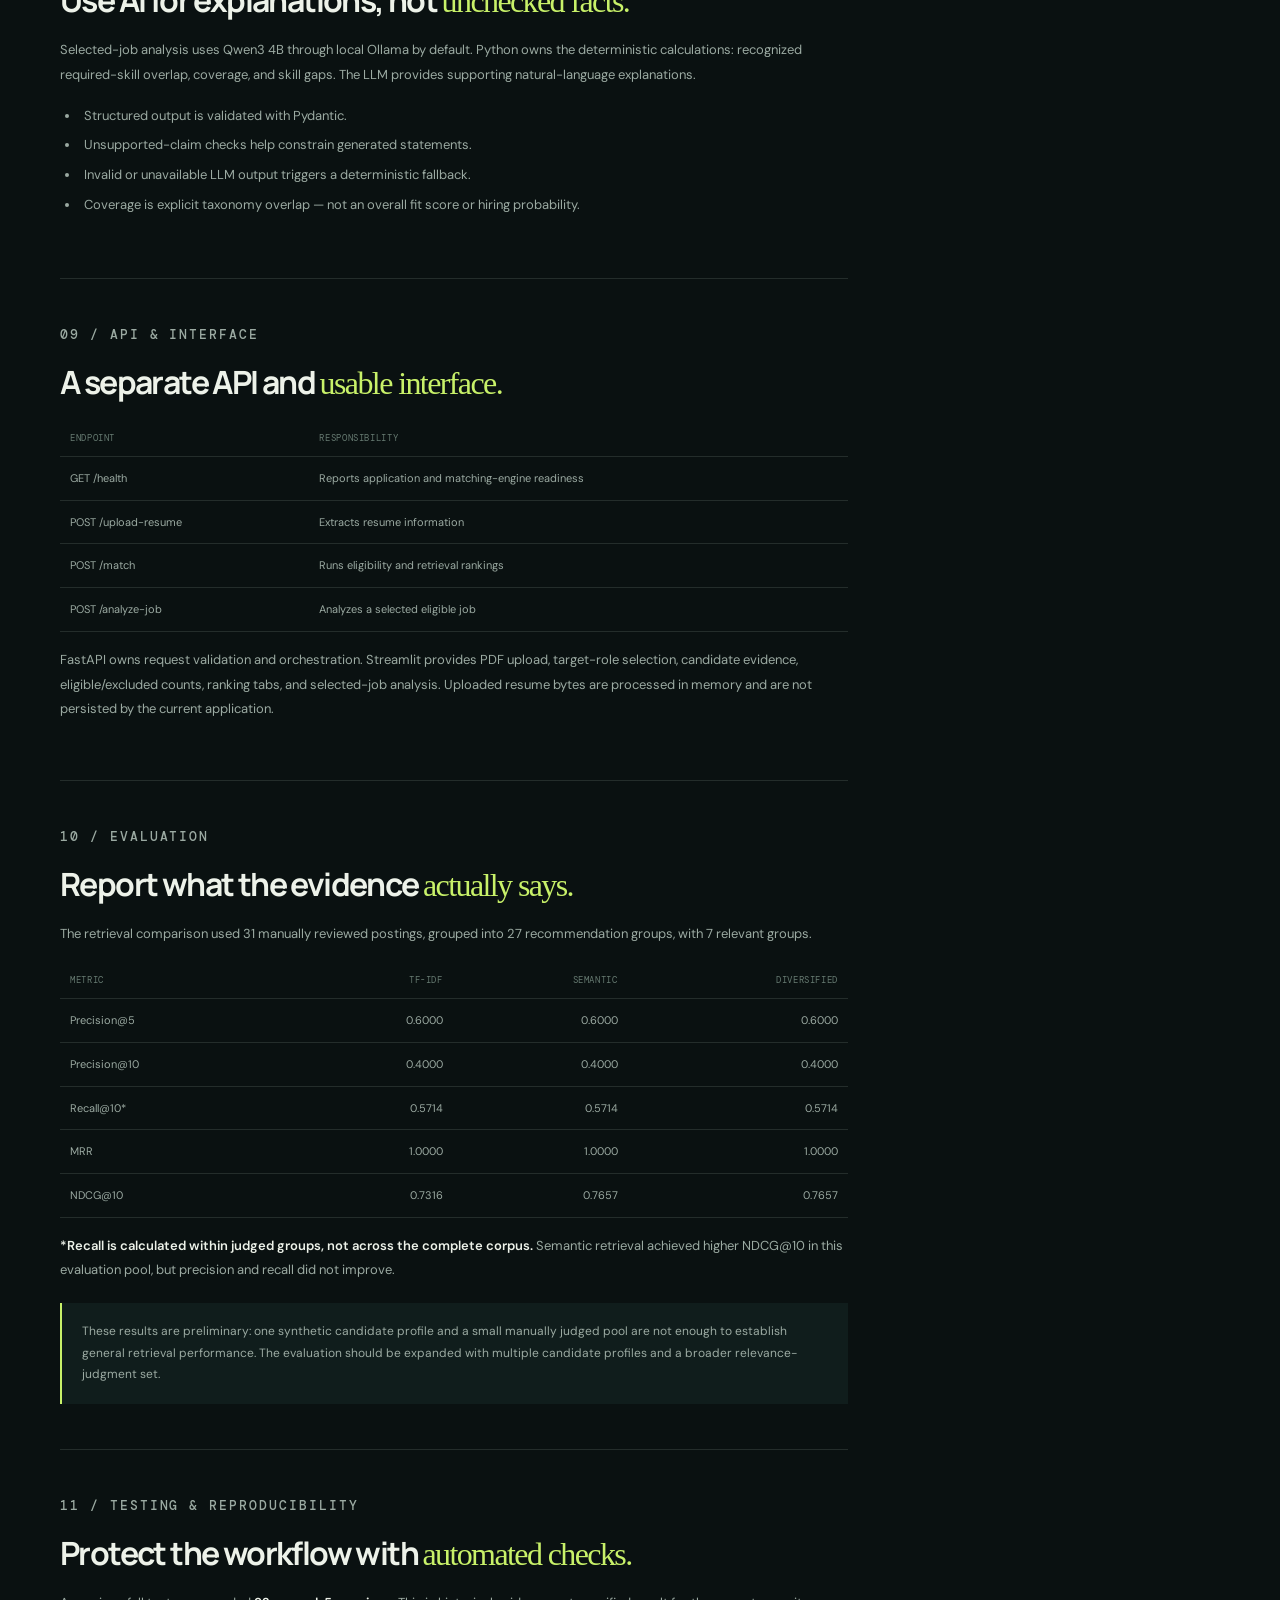
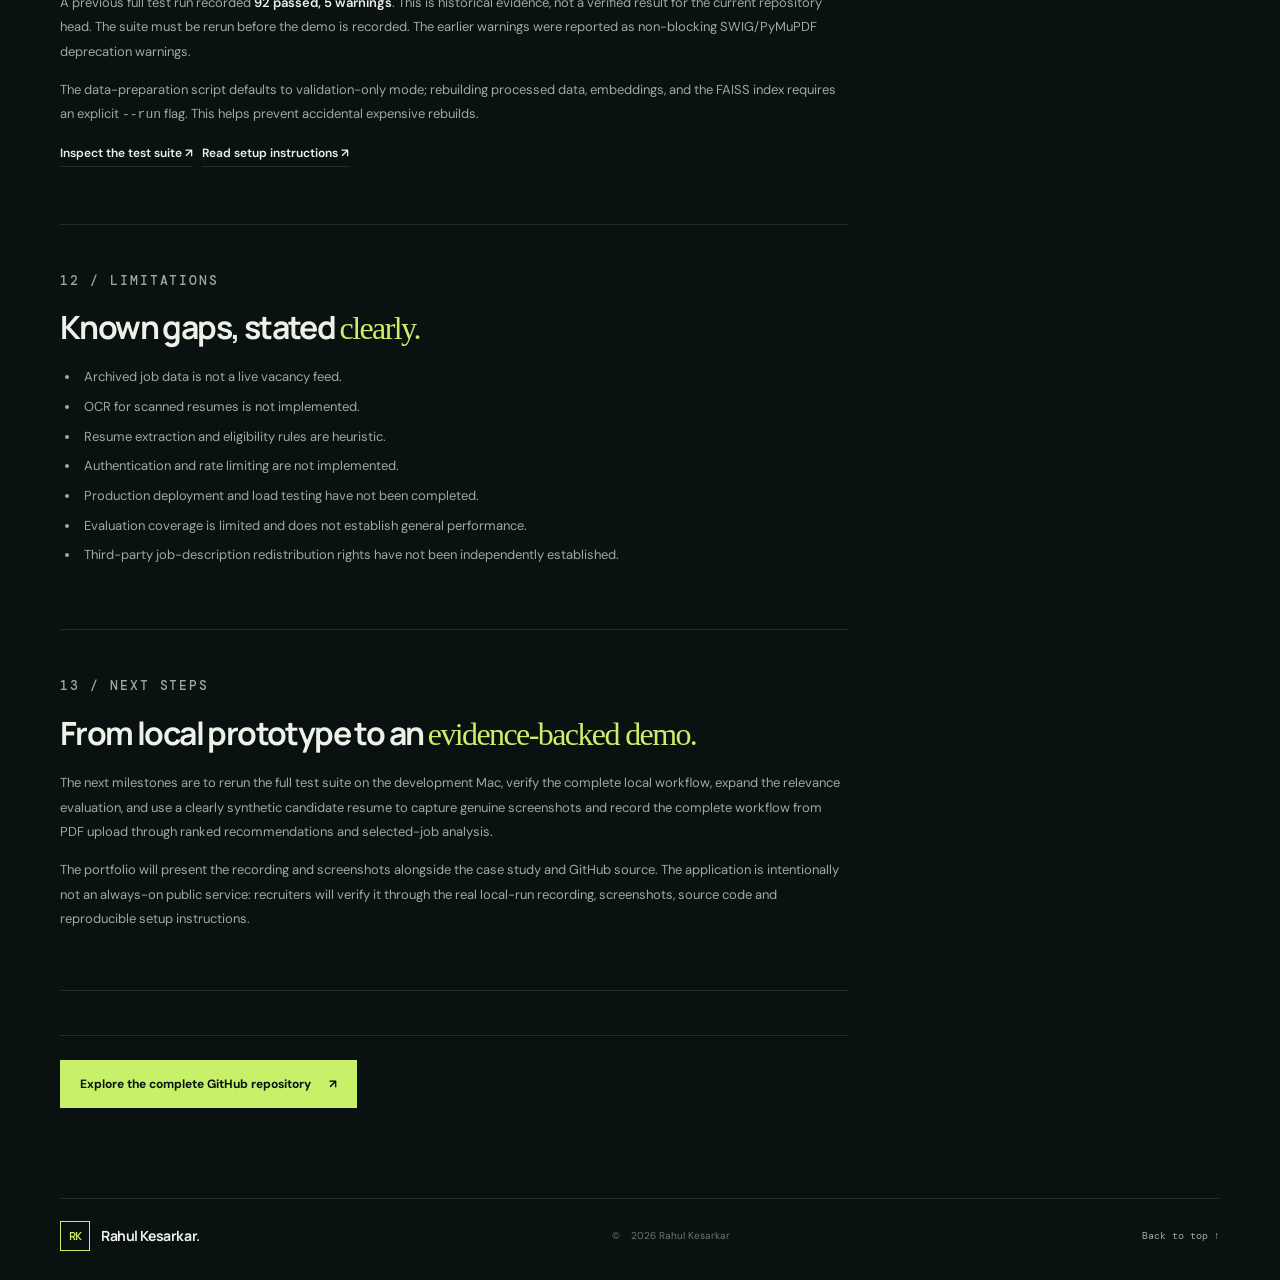
==== commit 5c6bda2d: "portfolio: describe local-run evidence demo rather than deployment" ====
--- a/projects/ai-job-matching-agent.html
+++ b/projects/ai-job-matching-agent.html
@@ -26,7 +26,7 @@
       <p class="eyebrow">FLAGSHIP PROJECT / AI · INFORMATION RETRIEVAL</p>
       <h1>AI Job-Matching <em>Agent.</em></h1>
       <p class="project-hero-lede">An end-to-end application that turns a candidate’s resume into a structured profile, filters a job corpus using explicit eligibility rules, retrieves relevant roles with lexical and semantic search, and explains selected matches with evidence-grounded AI analysis.</p>
-      <div class="case-actions"><a class="button button-primary" href="https://github.com/rahulkesarkar/ai-job-matching-agent" target="_blank" rel="noopener noreferrer">View source on GitHub <span>↗</span></a><span class="case-status"><i></i> Local prototype · not yet publicly deployed</span></div>
+      <div class="case-actions"><a class="button button-primary" href="https://github.com/rahulkesarkar/ai-job-matching-agent" target="_blank" rel="noopener noreferrer">View source on GitHub <span>↗</span></a><span class="case-status"><i></i> Local app · recorded demonstration</span></div>
     </section>
 
     <section class="case-metrics section-shell" aria-label="Project metrics">
@@ -60,11 +60,11 @@
 
         <section class="case-section" id="demo">
           <p class="eyebrow">03 / PRODUCT DEMONSTRATION</p><h2>See the application <em>working end to end.</em></h2>
-          <p>The application currently runs locally and is not yet deployed as a public service. Deployment architecture and hosting feasibility remain to be validated. The recording will use a synthetic candidate resume so no personal resume data is exposed.</p>
+          <p>The application is intentionally demonstrated as a local-running prototype, not an always-on public resume-upload service. Recruiters can inspect the source, genuine screenshots and a recorded video of the real application running locally. No public backend or recruiter resume upload is required. The recording uses a synthetic candidate resume.</p>
           <div class="demo-placeholder">
-            <span class="micro-label">RECORDED WALKTHROUGH · IN PREPARATION</span>
-            <strong>The end-to-end product demonstration will appear here.</strong>
-            <p>Planned walkthrough: upload a sample PDF, inspect the extracted candidate profile, choose target roles, compare TF-IDF and semantic recommendations, and open a selected-job analysis.</p>
+            <span class="micro-label">RECORDED WALKTHROUGH · TO BE ADDED</span>
+            <strong>Real local application walkthrough</strong>
+            <p>The GitHub repository will contain a recording of the actual application running locally: synthetic PDF upload, candidate extraction, retrieval comparison and selected-job AI analysis.</p>
           </div>
           <div class="case-callout">Screenshots and video will be captured from the real local Streamlit application after the workflow has been re-verified. No mock interface or simulated recommendation output will be presented as a live result.</div>
         </section>
@@ -138,9 +138,9 @@
         </section>
 
         <section class="case-section" id="next">
-          <p class="eyebrow">13 / NEXT STEPS</p><h2>From local prototype to a <em>deployed, verified demo.</em></h2>
-          <p>The next milestones are to rerun the full test suite, verify the local workflow, validate a suitable deployment architecture for the API, retrieval artifacts and LLM inference, and test the real hosted application. Then use a clearly synthetic candidate resume to capture genuine screenshots and record the complete workflow from PDF upload through ranked recommendations and selected-job analysis.</p>
-          <p>The portfolio will present the recording and screenshots alongside the case study and GitHub source. The deployed application link will be added only after the hosted workflow has been validated. Hosting cost, availability, cold starts and inference latency must be measured rather than assumed.</p>
+          <p class="eyebrow">13 / NEXT STEPS</p><h2>From local prototype to an <em>evidence-backed demo.</em></h2>
+          <p>The next milestones are to rerun the full test suite on the development Mac, verify the complete local workflow, expand the relevance evaluation, and use a clearly synthetic candidate resume to capture genuine screenshots and record the complete workflow from PDF upload through ranked recommendations and selected-job analysis.</p>
+          <p>The portfolio will present the recording and screenshots alongside the case study and GitHub source. The application is intentionally not an always-on public service: recruiters will verify it through the real local-run recording, screenshots, source code and reproducible setup instructions.</p>
         </section>
         <div class="case-footer"><a class="button button-primary" href="https://github.com/rahulkesarkar/ai-job-matching-agent" target="_blank" rel="noopener noreferrer">Explore the complete GitHub repository <span>↗</span></a></div>
       </article>
@@ -148,7 +148,7 @@
       <aside class="case-aside">
         <div class="aside-card">
           <p class="micro-label">PROJECT DEMONSTRATION</p><h3>Watch the workflow</h3>
-          <div class="demo-placeholder"><span class="micro-label">RECORDING IN PREPARATION</span><strong>Real application walkthrough</strong><p>The video and screenshot gallery will be added after local end-to-end verification. Until then, the repository contains the source and reproducible setup instructions.</p></div>
+          <div class="demo-placeholder"><span class="micro-label">RECORDING IN PREPARATION</span><strong>Real application walkthrough</strong><p>The genuine video and screenshot gallery will be added after local end-to-end verification. The repository provides the source and reproducible setup instructions.</p></div>
           <a class="button button-primary" href="https://github.com/rahulkesarkar/ai-job-matching-agent" target="_blank" rel="noopener noreferrer">Explore the GitHub repository <span>↗</span></a>
         </div>
         <div class="aside-card"><p class="micro-label">PROJECT DETAILS</p><h3>At a glance</h3><p><strong>Type</strong><br>End-to-end AI/ML application</p><p style="margin-top:12px"><strong>Interface</strong><br>Streamlit</p><p style="margin-top:12px"><strong>Backend</strong><br>FastAPI</p><p style="margin-top:12px"><strong>Inference</strong><br>Sentence Transformers + local Ollama</p></div>
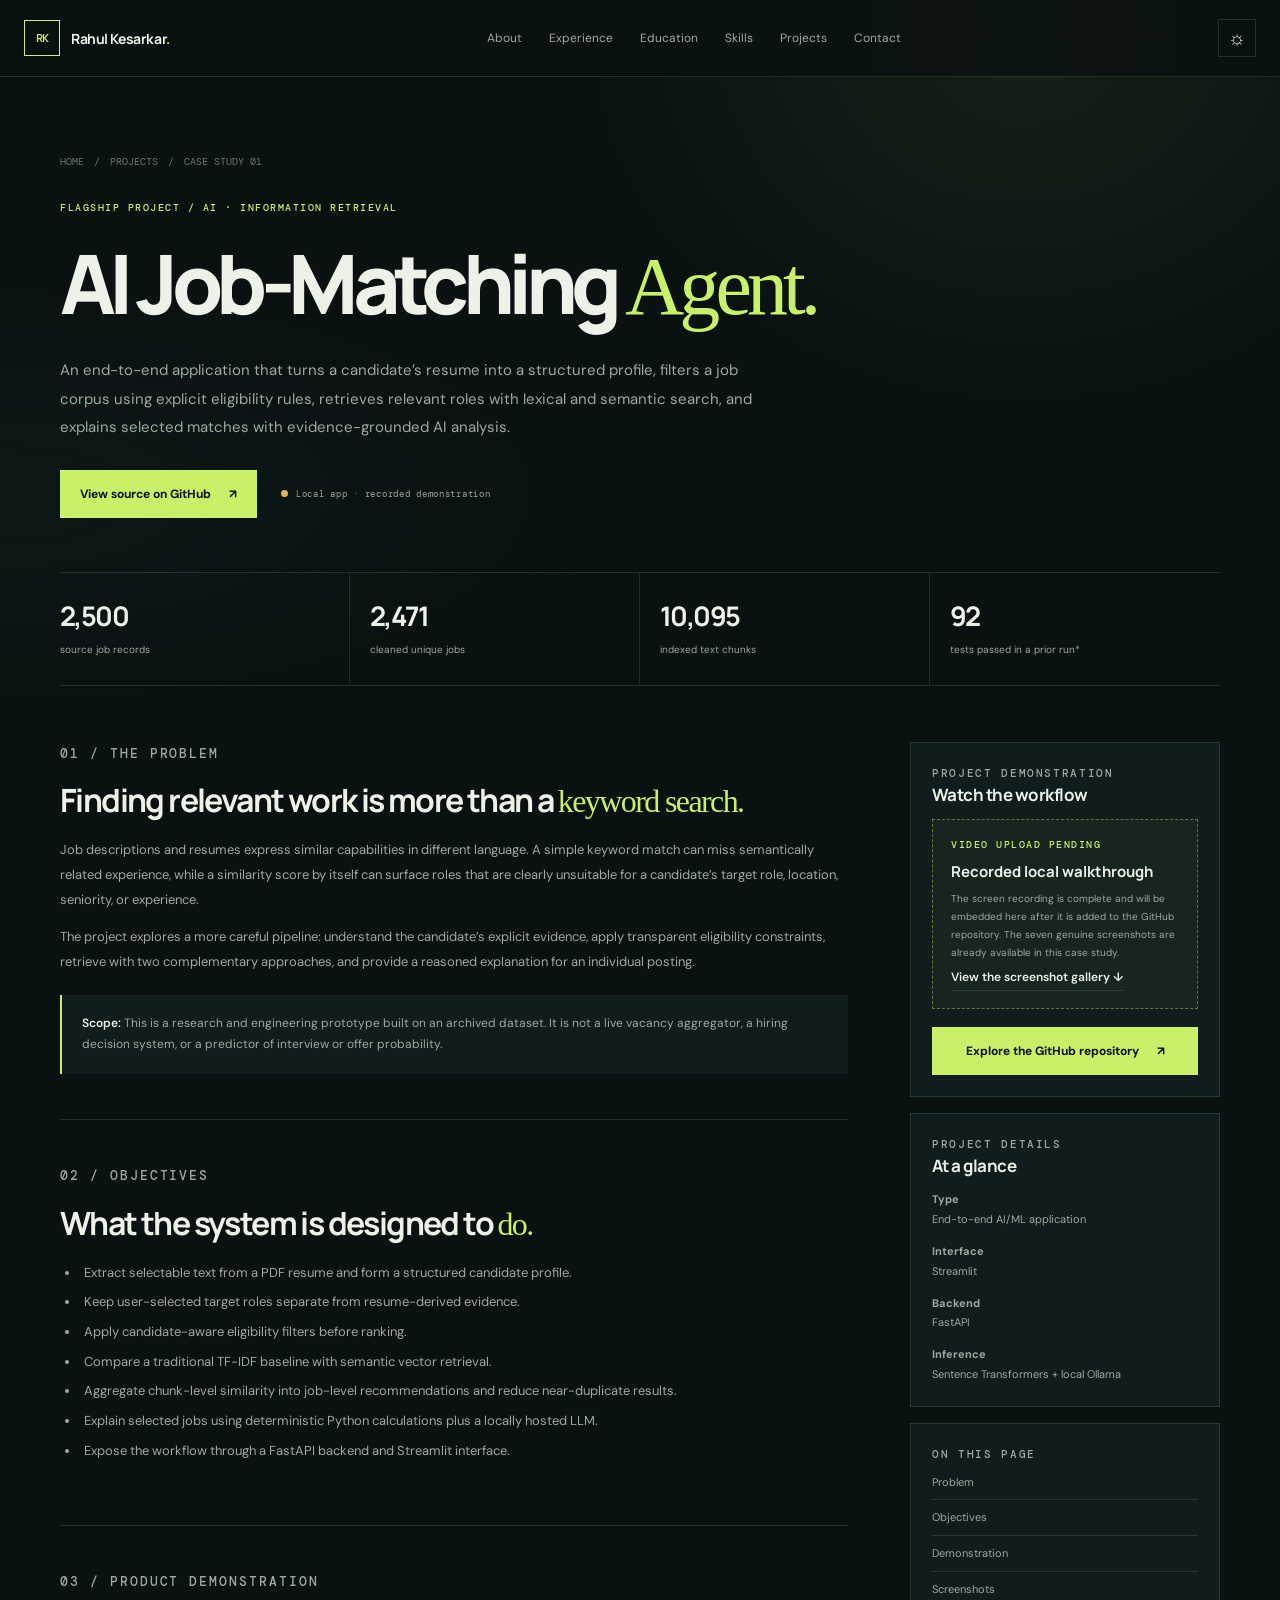
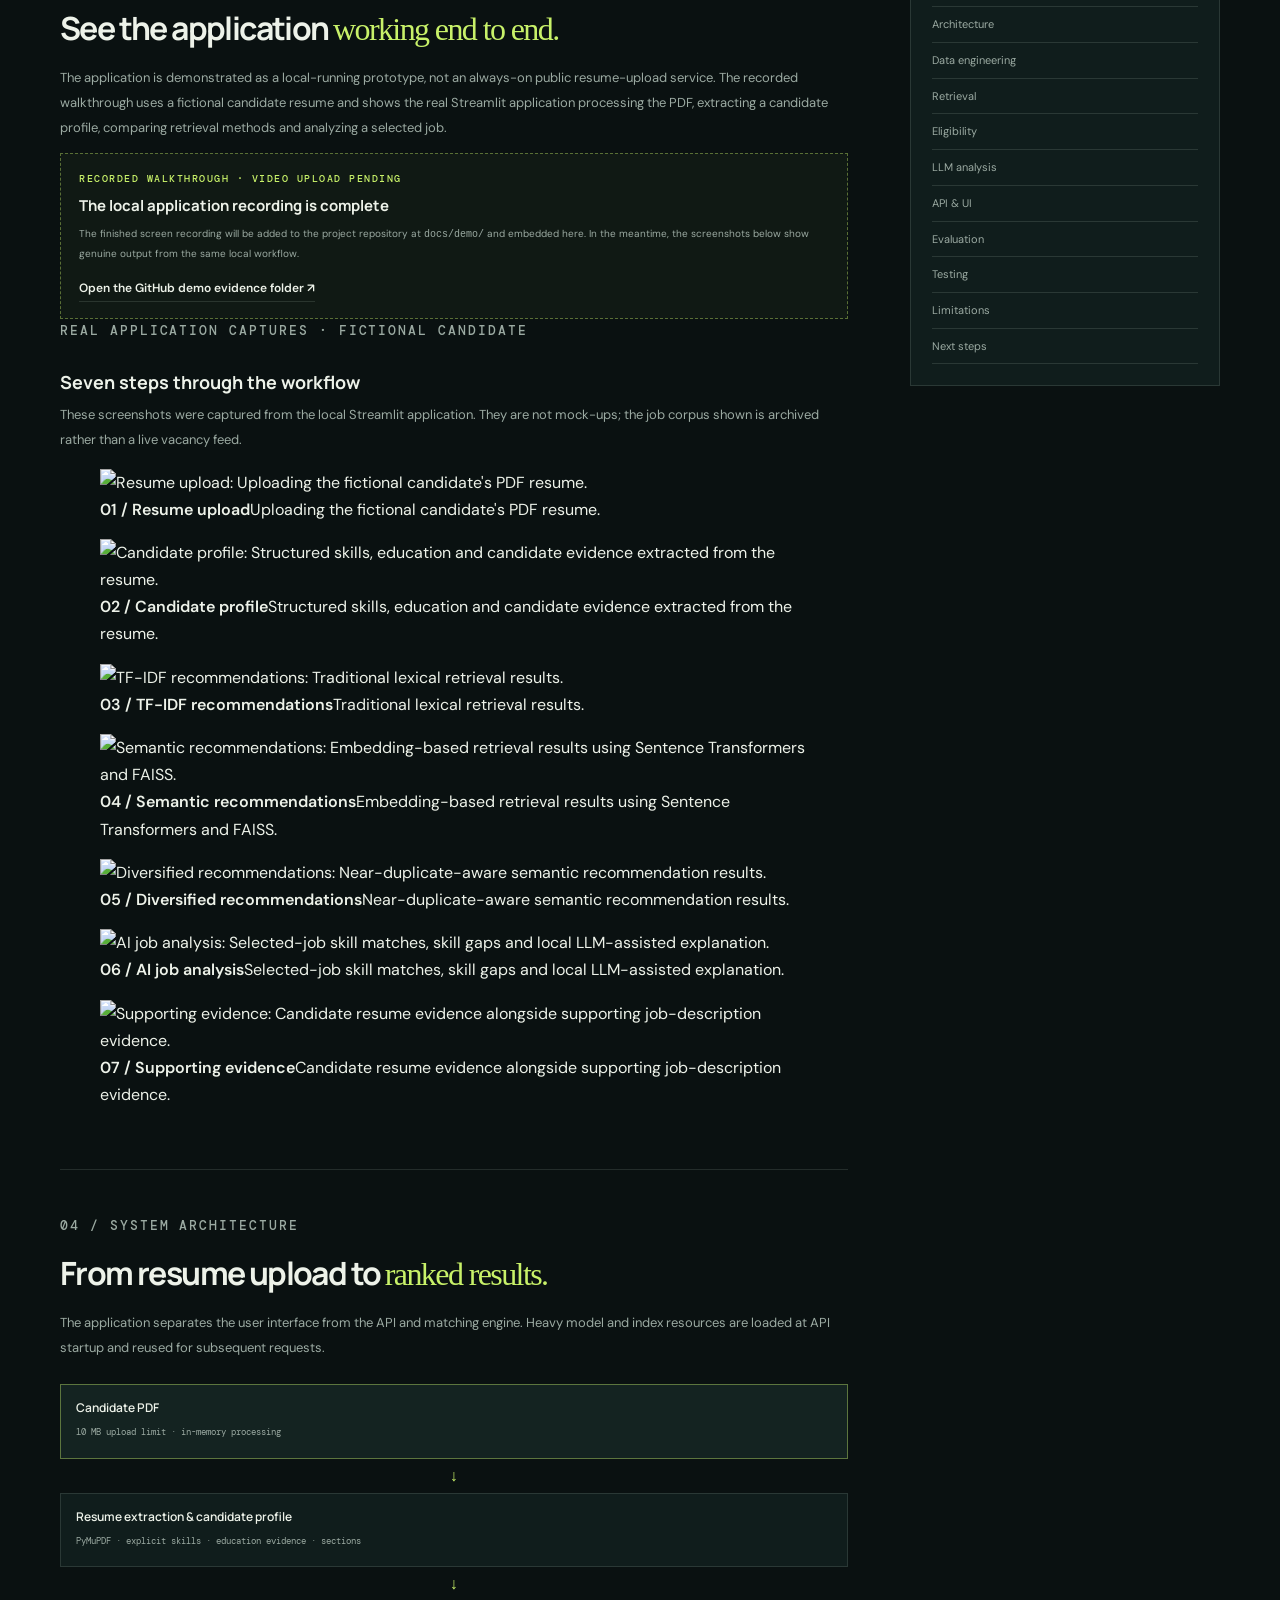
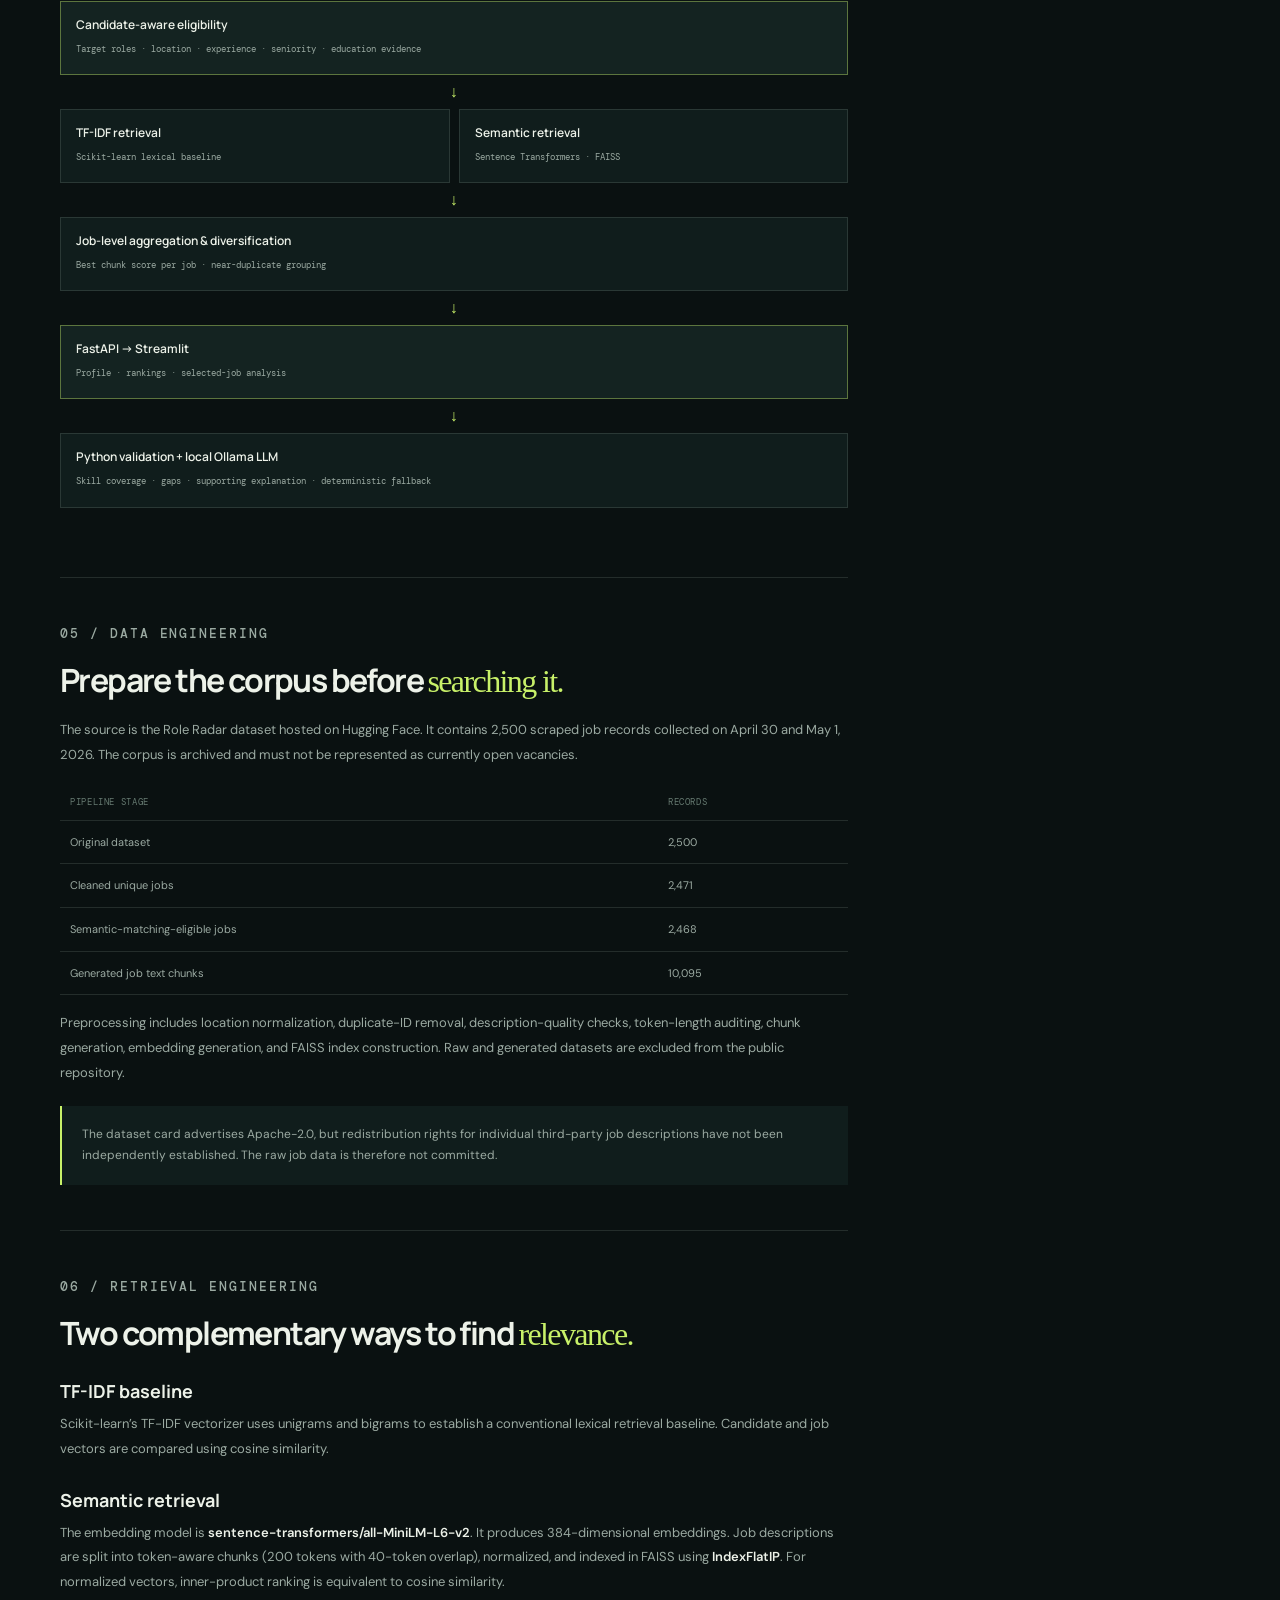
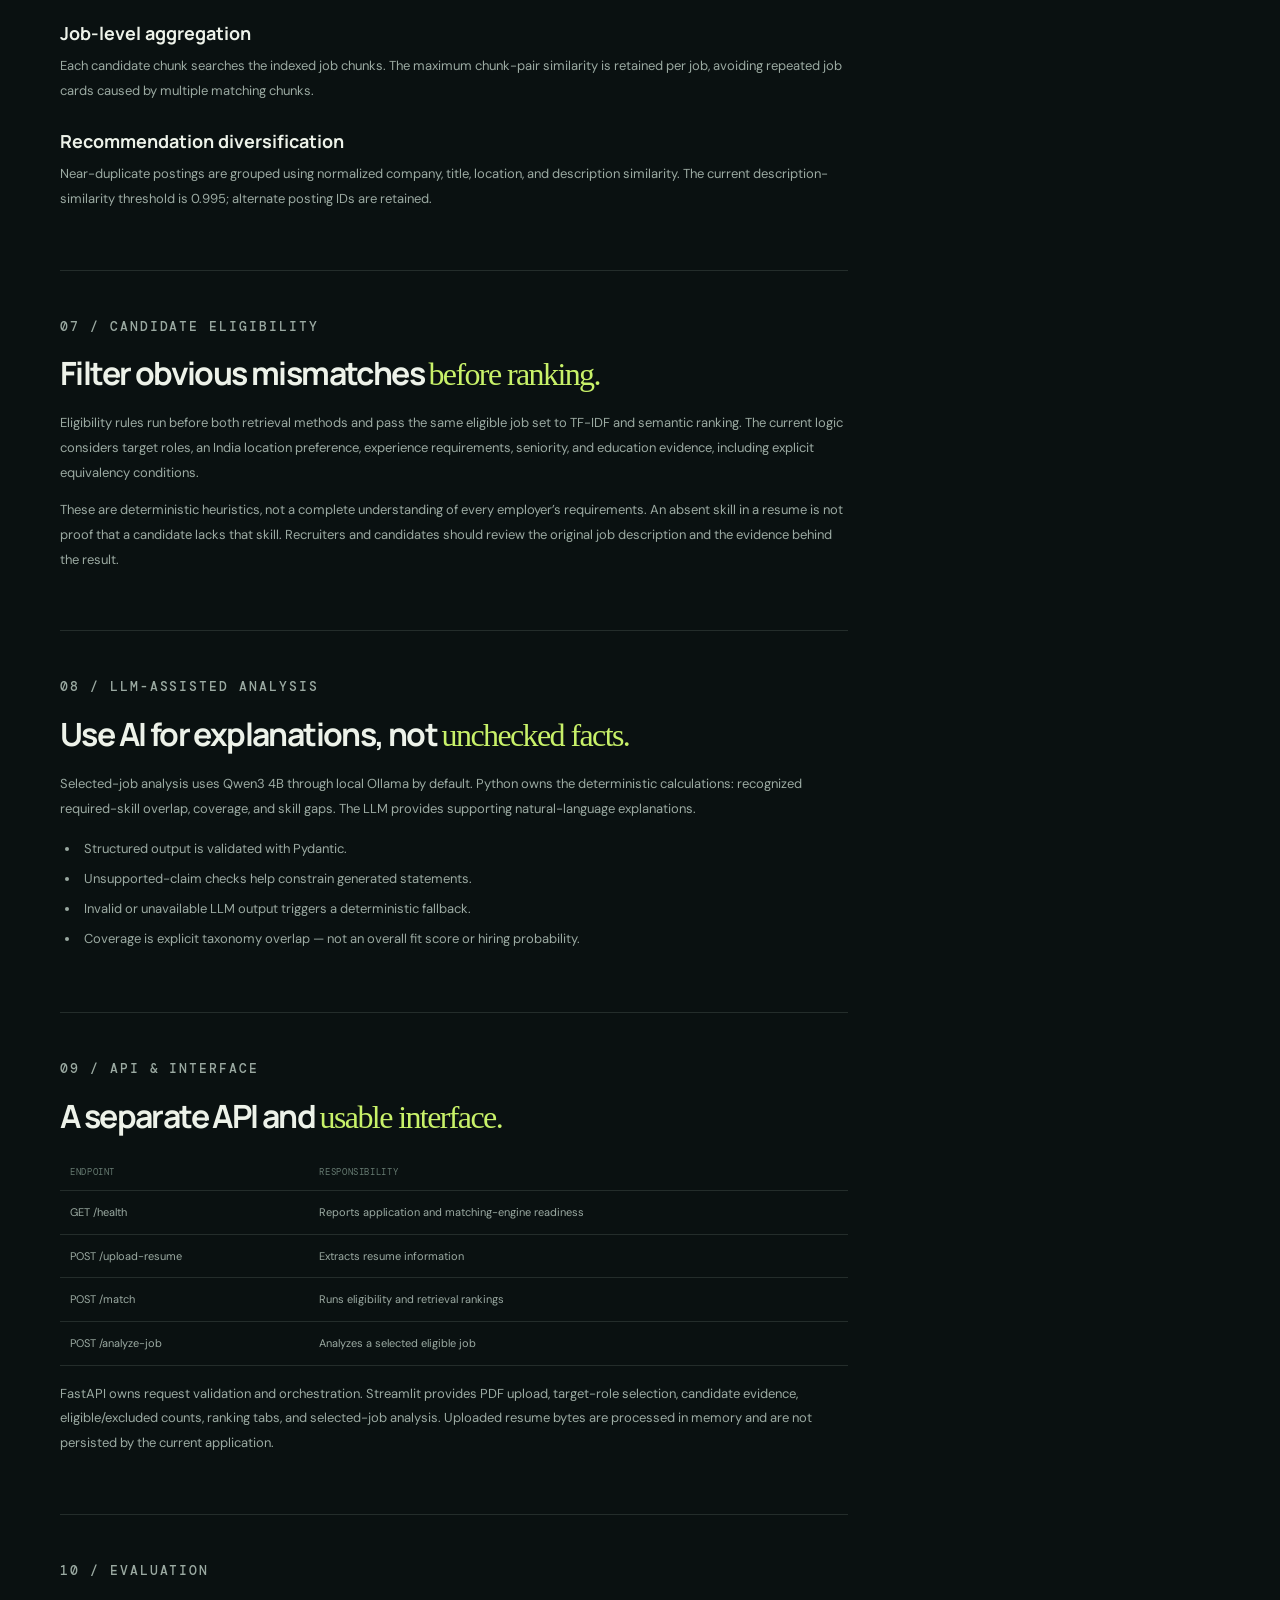
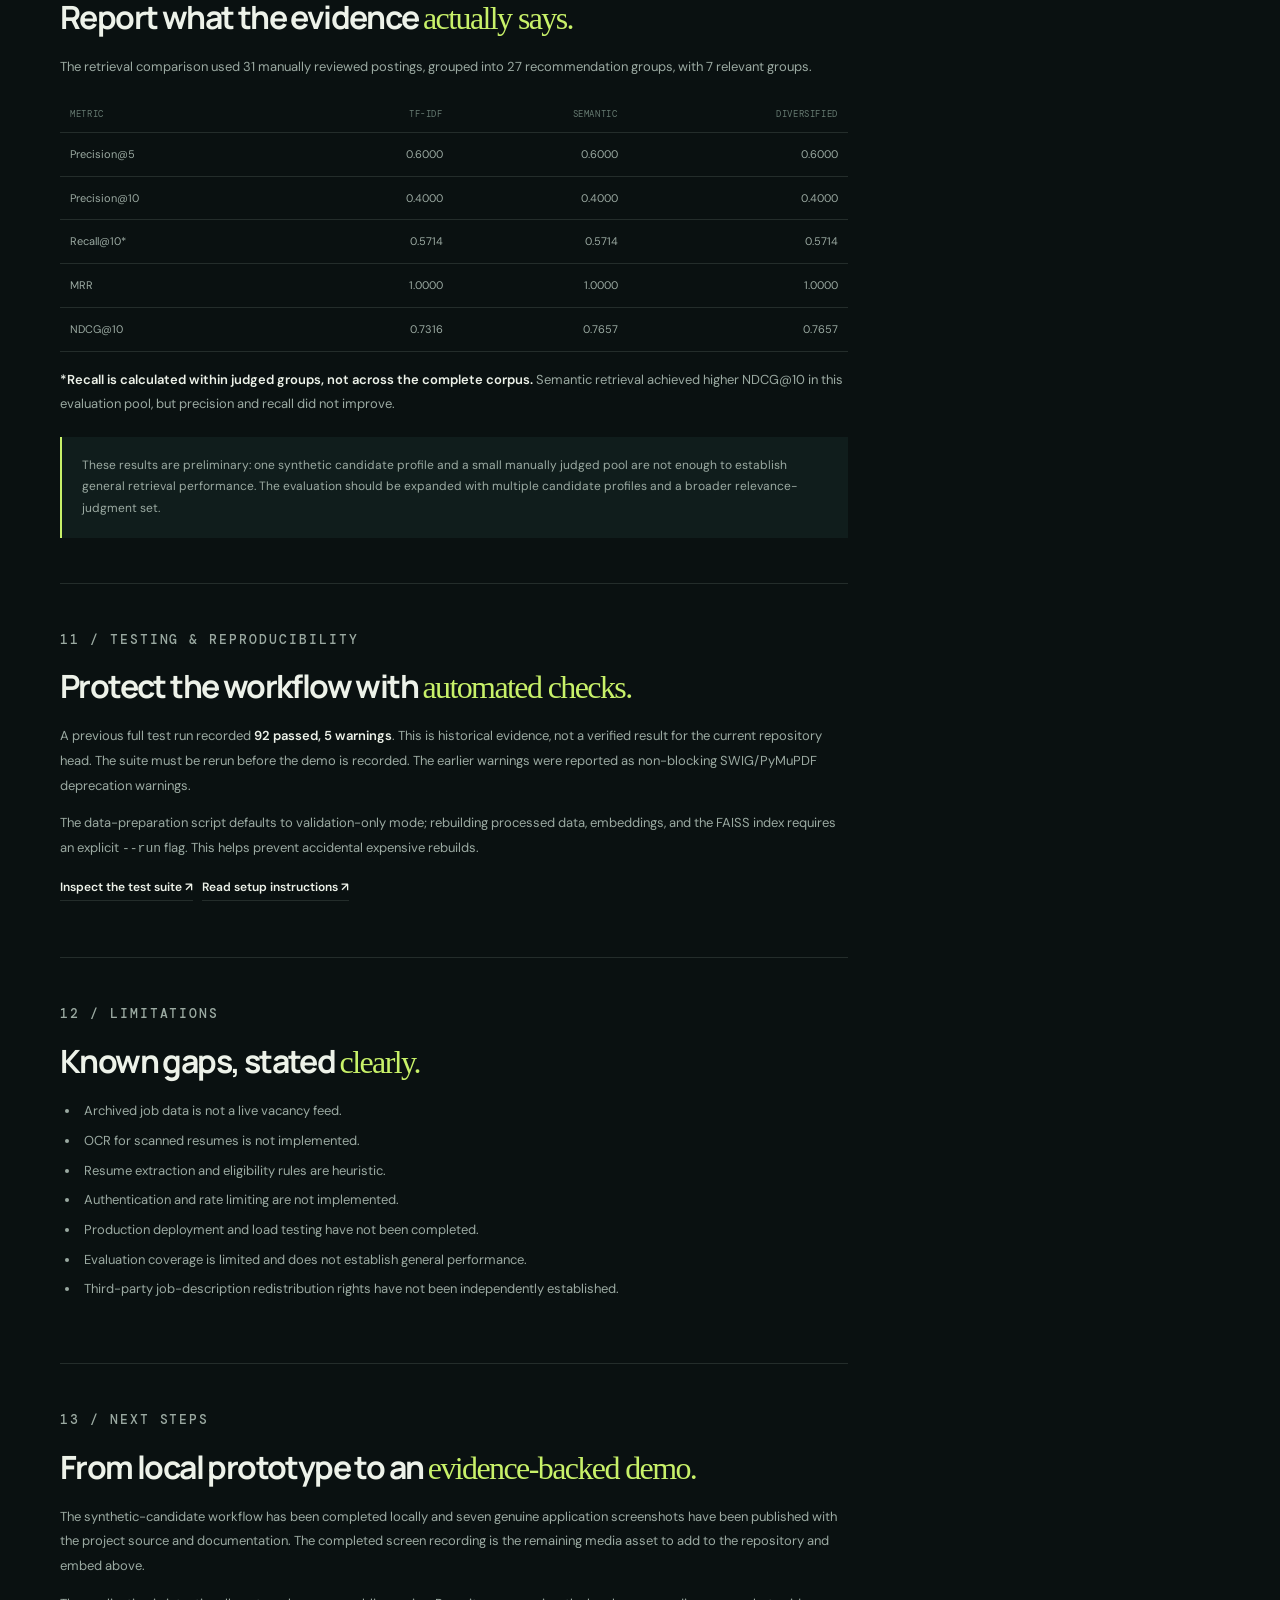
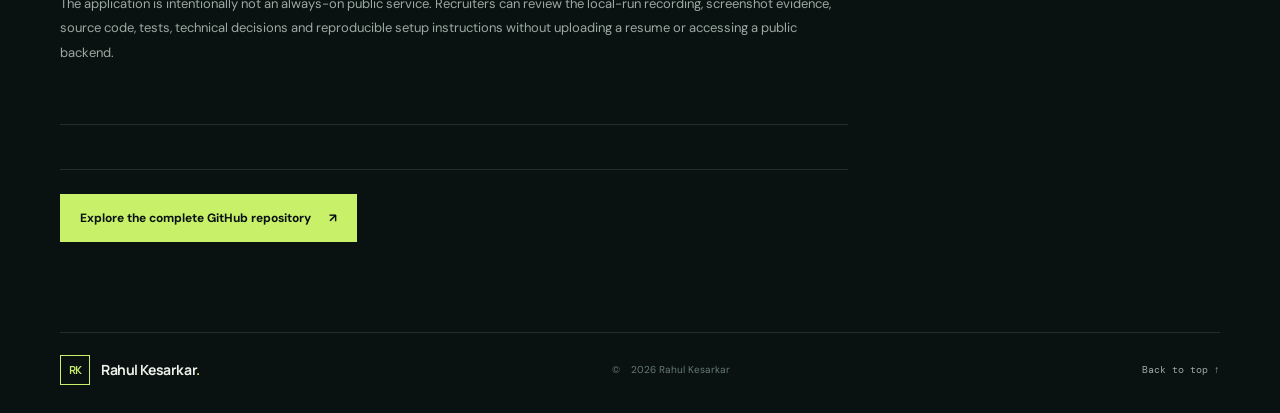
==== commit 38a204f2: "feat: add project demo screenshot gallery" ====
--- a/projects/ai-job-matching-agent.html
+++ b/projects/ai-job-matching-agent.html
@@ -60,13 +60,62 @@
 
         <section class="case-section" id="demo">
           <p class="eyebrow">03 / PRODUCT DEMONSTRATION</p><h2>See the application <em>working end to end.</em></h2>
-          <p>The application is intentionally demonstrated as a local-running prototype, not an always-on public resume-upload service. Recruiters can inspect the source, genuine screenshots and a recorded video of the real application running locally. No public backend or recruiter resume upload is required. The recording uses a synthetic candidate resume.</p>
-          <div class="demo-placeholder">
-            <span class="micro-label">RECORDED WALKTHROUGH · TO BE ADDED</span>
-            <strong>Real local application walkthrough</strong>
-            <p>The GitHub repository will contain a recording of the actual application running locally: synthetic PDF upload, candidate extraction, retrieval comparison and selected-job AI analysis.</p>
-          </div>
-          <div class="case-callout">Screenshots and video will be captured from the real local Streamlit application after the workflow has been re-verified. No mock interface or simulated recommendation output will be presented as a live result.</div>
+          <p>The application is demonstrated as a local-running prototype, not an always-on public resume-upload service. The recorded walkthrough uses a fictional candidate resume and shows the real Streamlit application processing the PDF, extracting a candidate profile, comparing retrieval methods and analyzing a selected job.</p>
+          <div class="demo-placeholder" id="demo-video">
+            <span class="micro-label">RECORDED WALKTHROUGH · VIDEO UPLOAD PENDING</span>
+            <strong>The local application recording is complete</strong>
+            <p>The finished screen recording will be added to the project repository at <code>docs/demo/</code> and embedded here. In the meantime, the screenshots below show genuine output from the same local workflow.</p>
+            <a class="text-link" href="https://github.com/rahulkesarkar/ai-job-matching-agent/tree/main/docs/demo" target="_blank" rel="noopener noreferrer">Open the GitHub demo evidence folder ↗</a>
+          </div>
+          <div class="case-gallery-heading" id="screenshots">
+            <p class="micro-label">REAL APPLICATION CAPTURES · FICTIONAL CANDIDATE</p>
+            <h3>Seven steps through the workflow</h3>
+            <p>These screenshots were captured from the local Streamlit application. They are not mock-ups; the job corpus shown is archived rather than a live vacancy feed.</p>
+          </div>
+          <div class="case-gallery">
+            <figure class="case-gallery-item">
+              <a href="https://raw.githubusercontent.com/rahulkesarkar/ai-job-matching-agent/main/docs/demo/screenshots/01-resume-upload.jpg" target="_blank" rel="noopener noreferrer" aria-label="Open full-size screenshot: Resume upload">
+                <img src="https://raw.githubusercontent.com/rahulkesarkar/ai-job-matching-agent/main/docs/demo/screenshots/01-resume-upload.jpg" alt="Resume upload: Uploading the fictional candidate's PDF resume." loading="lazy" decoding="async">
+              </a>
+              <figcaption><strong>01 / Resume upload</strong><span>Uploading the fictional candidate's PDF resume.</span></figcaption>
+            </figure>
+            <figure class="case-gallery-item">
+              <a href="https://raw.githubusercontent.com/rahulkesarkar/ai-job-matching-agent/main/docs/demo/screenshots/02-candidate-profile.jpg" target="_blank" rel="noopener noreferrer" aria-label="Open full-size screenshot: Candidate profile">
+                <img src="https://raw.githubusercontent.com/rahulkesarkar/ai-job-matching-agent/main/docs/demo/screenshots/02-candidate-profile.jpg" alt="Candidate profile: Structured skills, education and candidate evidence extracted from the resume." loading="lazy" decoding="async">
+              </a>
+              <figcaption><strong>02 / Candidate profile</strong><span>Structured skills, education and candidate evidence extracted from the resume.</span></figcaption>
+            </figure>
+            <figure class="case-gallery-item">
+              <a href="https://raw.githubusercontent.com/rahulkesarkar/ai-job-matching-agent/main/docs/demo/screenshots/03-tfidf-recommendations.jpg" target="_blank" rel="noopener noreferrer" aria-label="Open full-size screenshot: TF-IDF recommendations">
+                <img src="https://raw.githubusercontent.com/rahulkesarkar/ai-job-matching-agent/main/docs/demo/screenshots/03-tfidf-recommendations.jpg" alt="TF-IDF recommendations: Traditional lexical retrieval results." loading="lazy" decoding="async">
+              </a>
+              <figcaption><strong>03 / TF-IDF recommendations</strong><span>Traditional lexical retrieval results.</span></figcaption>
+            </figure>
+            <figure class="case-gallery-item">
+              <a href="https://raw.githubusercontent.com/rahulkesarkar/ai-job-matching-agent/main/docs/demo/screenshots/04-semantic-recommendations.jpg" target="_blank" rel="noopener noreferrer" aria-label="Open full-size screenshot: Semantic recommendations">
+                <img src="https://raw.githubusercontent.com/rahulkesarkar/ai-job-matching-agent/main/docs/demo/screenshots/04-semantic-recommendations.jpg" alt="Semantic recommendations: Embedding-based retrieval results using Sentence Transformers and FAISS." loading="lazy" decoding="async">
+              </a>
+              <figcaption><strong>04 / Semantic recommendations</strong><span>Embedding-based retrieval results using Sentence Transformers and FAISS.</span></figcaption>
+            </figure>
+            <figure class="case-gallery-item">
+              <a href="https://raw.githubusercontent.com/rahulkesarkar/ai-job-matching-agent/main/docs/demo/screenshots/05-diversified-recommendations.jpg" target="_blank" rel="noopener noreferrer" aria-label="Open full-size screenshot: Diversified recommendations">
+                <img src="https://raw.githubusercontent.com/rahulkesarkar/ai-job-matching-agent/main/docs/demo/screenshots/05-diversified-recommendations.jpg" alt="Diversified recommendations: Near-duplicate-aware semantic recommendation results." loading="lazy" decoding="async">
+              </a>
+              <figcaption><strong>05 / Diversified recommendations</strong><span>Near-duplicate-aware semantic recommendation results.</span></figcaption>
+            </figure>
+            <figure class="case-gallery-item">
+              <a href="https://raw.githubusercontent.com/rahulkesarkar/ai-job-matching-agent/main/docs/demo/screenshots/06-ai-job-analysis.jpg" target="_blank" rel="noopener noreferrer" aria-label="Open full-size screenshot: AI job analysis">
+                <img src="https://raw.githubusercontent.com/rahulkesarkar/ai-job-matching-agent/main/docs/demo/screenshots/06-ai-job-analysis.jpg" alt="AI job analysis: Selected-job skill matches, skill gaps and local LLM-assisted explanation." loading="lazy" decoding="async">
+              </a>
+              <figcaption><strong>06 / AI job analysis</strong><span>Selected-job skill matches, skill gaps and local LLM-assisted explanation.</span></figcaption>
+            </figure>
+            <figure class="case-gallery-item">
+              <a href="https://raw.githubusercontent.com/rahulkesarkar/ai-job-matching-agent/main/docs/demo/screenshots/07-supporting-evidence.jpg" target="_blank" rel="noopener noreferrer" aria-label="Open full-size screenshot: Supporting evidence">
+                <img src="https://raw.githubusercontent.com/rahulkesarkar/ai-job-matching-agent/main/docs/demo/screenshots/07-supporting-evidence.jpg" alt="Supporting evidence: Candidate resume evidence alongside supporting job-description evidence." loading="lazy" decoding="async">
+              </a>
+              <figcaption><strong>07 / Supporting evidence</strong><span>Candidate resume evidence alongside supporting job-description evidence.</span></figcaption>
+            </figure>
+          </div>
         </section>
 
         <section class="case-section" id="architecture">
@@ -139,8 +188,8 @@
 
         <section class="case-section" id="next">
           <p class="eyebrow">13 / NEXT STEPS</p><h2>From local prototype to an <em>evidence-backed demo.</em></h2>
-          <p>The next milestones are to rerun the full test suite on the development Mac, verify the complete local workflow, expand the relevance evaluation, and use a clearly synthetic candidate resume to capture genuine screenshots and record the complete workflow from PDF upload through ranked recommendations and selected-job analysis.</p>
-          <p>The portfolio will present the recording and screenshots alongside the case study and GitHub source. The application is intentionally not an always-on public service: recruiters will verify it through the real local-run recording, screenshots, source code and reproducible setup instructions.</p>
+          <p>The synthetic-candidate workflow has been completed locally and seven genuine application screenshots have been published with the project source and documentation. The completed screen recording is the remaining media asset to add to the repository and embed above.</p>
+          <p>The application is intentionally not an always-on public service. Recruiters can review the local-run recording, screenshot evidence, source code, tests, technical decisions and reproducible setup instructions without uploading a resume or accessing a public backend.</p>
         </section>
         <div class="case-footer"><a class="button button-primary" href="https://github.com/rahulkesarkar/ai-job-matching-agent" target="_blank" rel="noopener noreferrer">Explore the complete GitHub repository <span>↗</span></a></div>
       </article>
@@ -148,11 +197,11 @@
       <aside class="case-aside">
         <div class="aside-card">
           <p class="micro-label">PROJECT DEMONSTRATION</p><h3>Watch the workflow</h3>
-          <div class="demo-placeholder"><span class="micro-label">RECORDING IN PREPARATION</span><strong>Real application walkthrough</strong><p>The genuine video and screenshot gallery will be added after local end-to-end verification. The repository provides the source and reproducible setup instructions.</p></div>
+          <div class="demo-placeholder"><span class="micro-label">VIDEO UPLOAD PENDING</span><strong>Recorded local walkthrough</strong><p>The screen recording is complete and will be embedded here after it is added to the GitHub repository. The seven genuine screenshots are already available in this case study.</p><a class="text-link" href="#screenshots">View the screenshot gallery ↓</a></div>
           <a class="button button-primary" href="https://github.com/rahulkesarkar/ai-job-matching-agent" target="_blank" rel="noopener noreferrer">Explore the GitHub repository <span>↗</span></a>
         </div>
         <div class="aside-card"><p class="micro-label">PROJECT DETAILS</p><h3>At a glance</h3><p><strong>Type</strong><br>End-to-end AI/ML application</p><p style="margin-top:12px"><strong>Interface</strong><br>Streamlit</p><p style="margin-top:12px"><strong>Backend</strong><br>FastAPI</p><p style="margin-top:12px"><strong>Inference</strong><br>Sentence Transformers + local Ollama</p></div>
-        <div class="aside-card"><p class="micro-label">ON THIS PAGE</p><nav class="case-nav" aria-label="Case study sections"><a href="#problem">Problem</a><a href="#goals">Objectives</a><a href="#demo">Demonstration</a><a href="#architecture">Architecture</a><a href="#data">Data engineering</a><a href="#retrieval">Retrieval</a><a href="#eligibility">Eligibility</a><a href="#llm">LLM analysis</a><a href="#api">API & UI</a><a href="#evaluation">Evaluation</a><a href="#testing">Testing</a><a href="#limitations">Limitations</a><a href="#next">Next steps</a></nav></div>
+        <div class="aside-card"><p class="micro-label">ON THIS PAGE</p><nav class="case-nav" aria-label="Case study sections"><a href="#problem">Problem</a><a href="#goals">Objectives</a><a href="#demo">Demonstration</a><a href="#screenshots">Screenshots</a><a href="#architecture">Architecture</a><a href="#data">Data engineering</a><a href="#retrieval">Retrieval</a><a href="#eligibility">Eligibility</a><a href="#llm">LLM analysis</a><a href="#api">API & UI</a><a href="#evaluation">Evaluation</a><a href="#testing">Testing</a><a href="#limitations">Limitations</a><a href="#next">Next steps</a></nav></div>
       </aside>
     </div>
   </main>
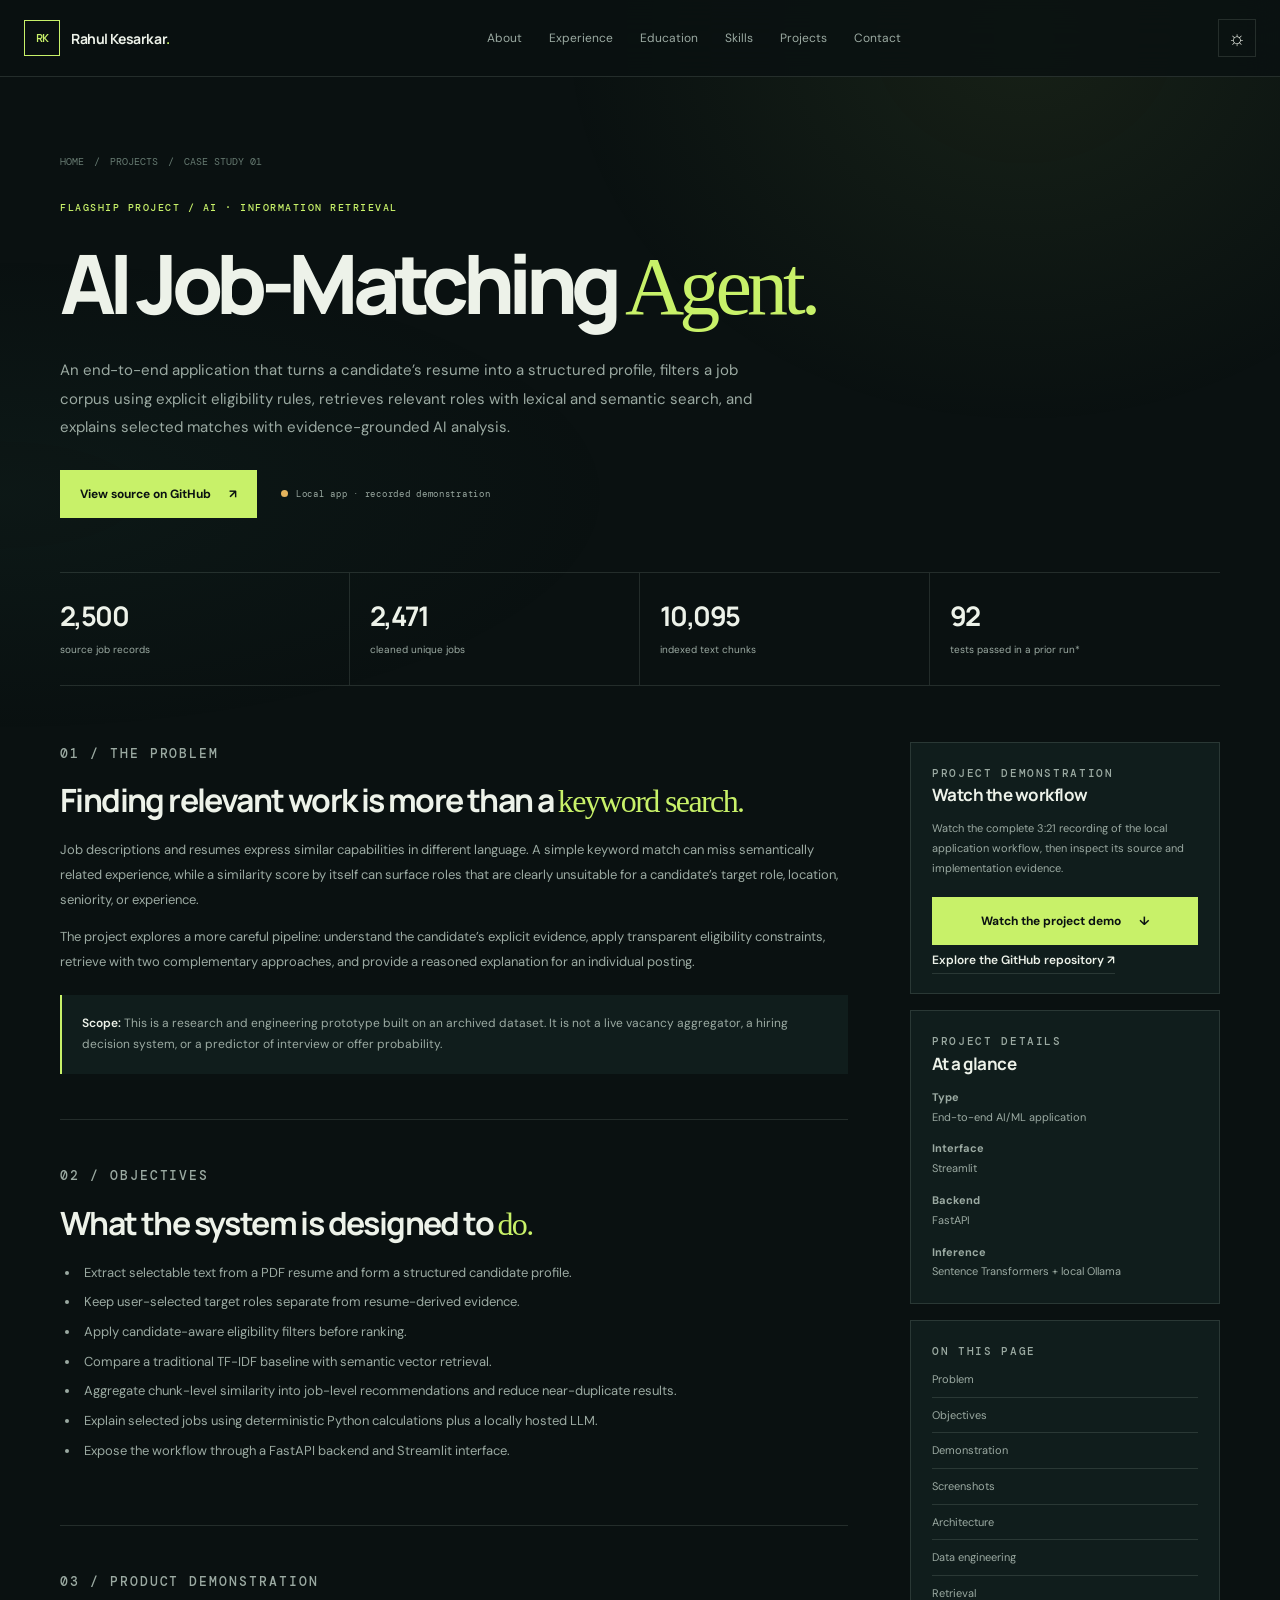
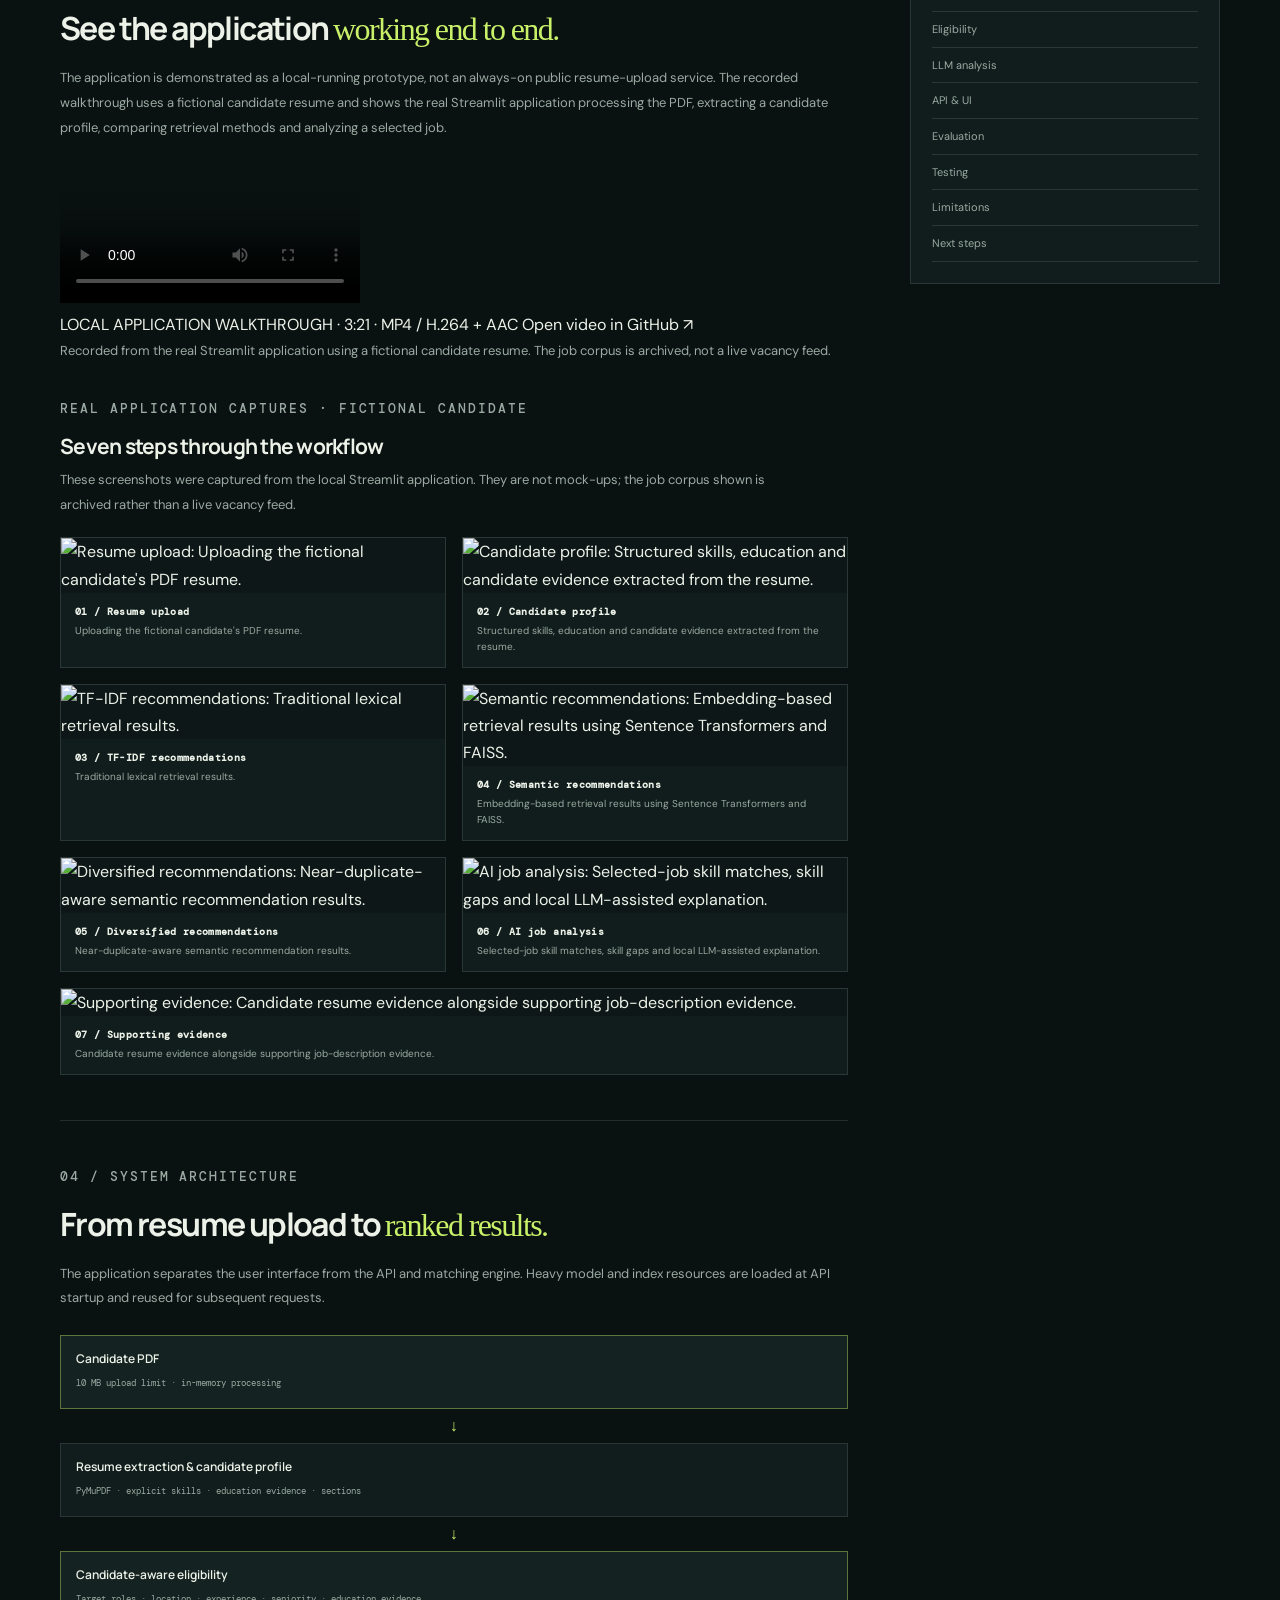
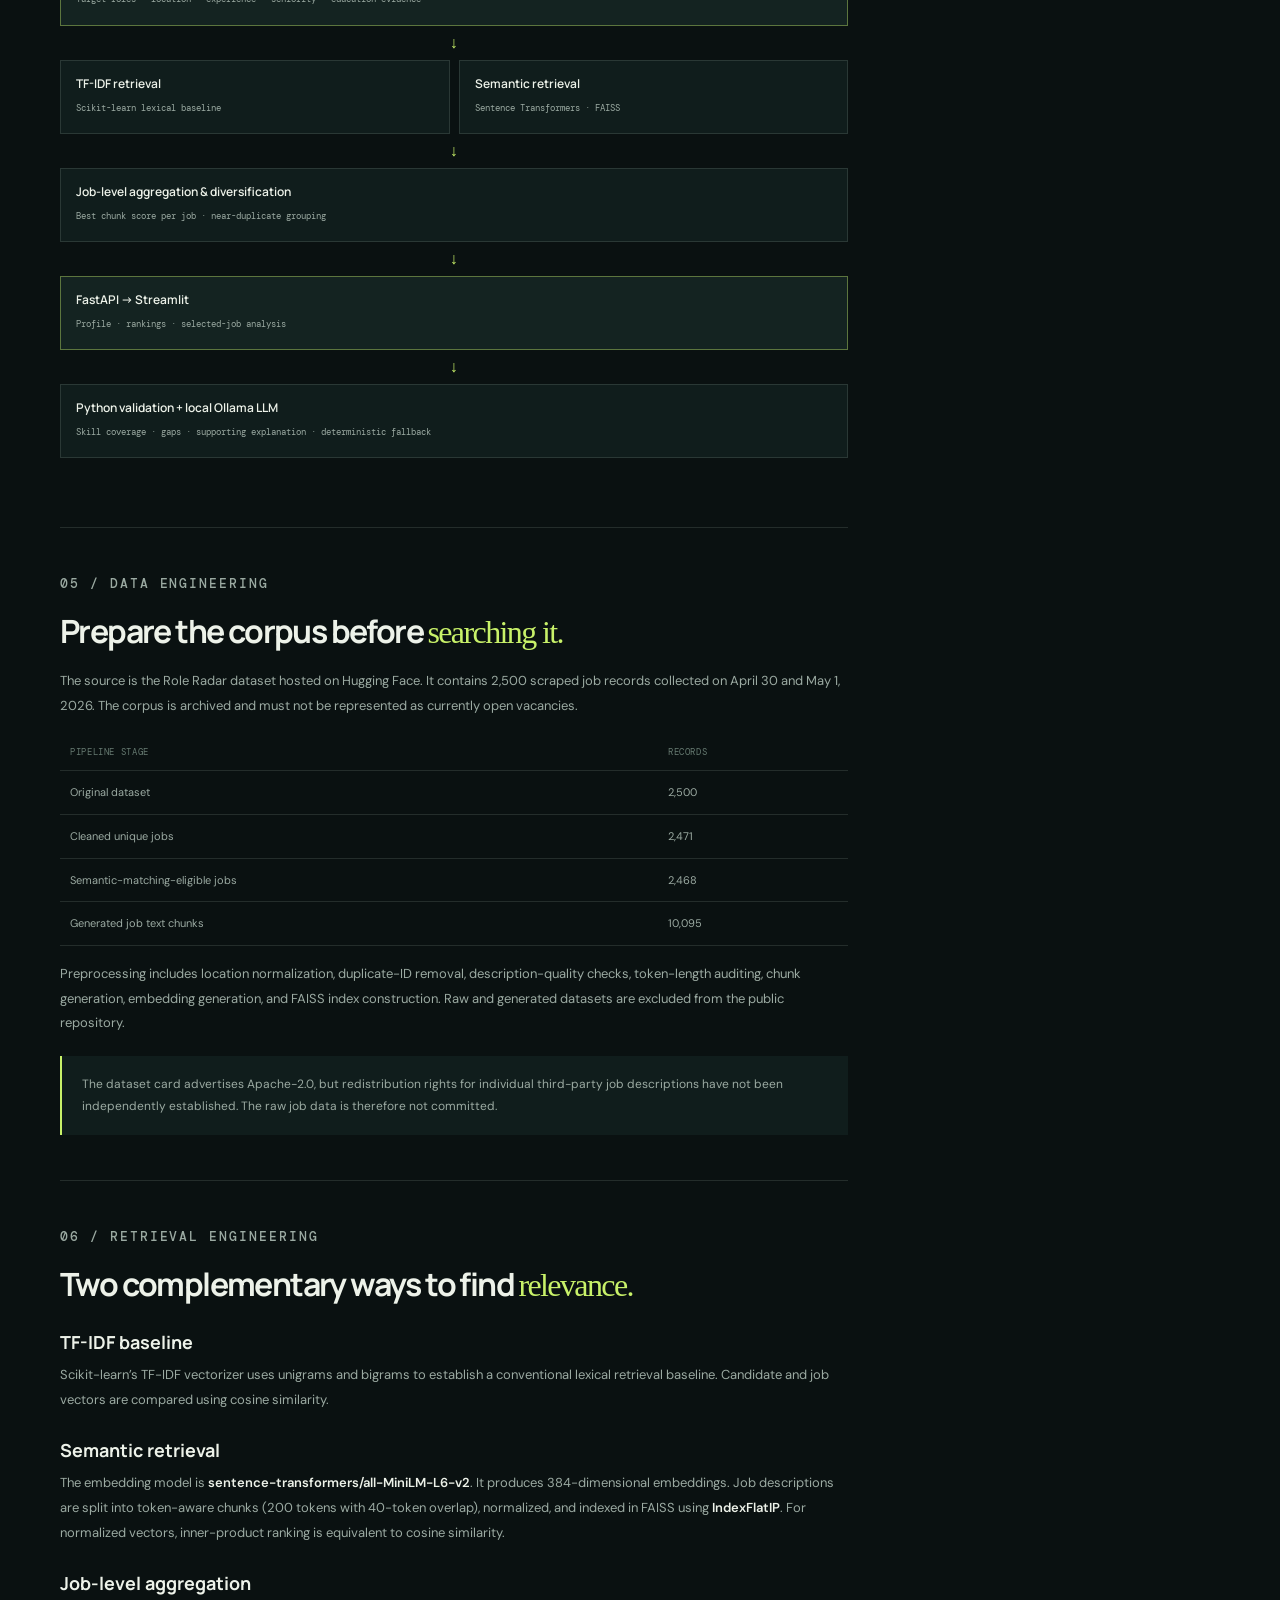
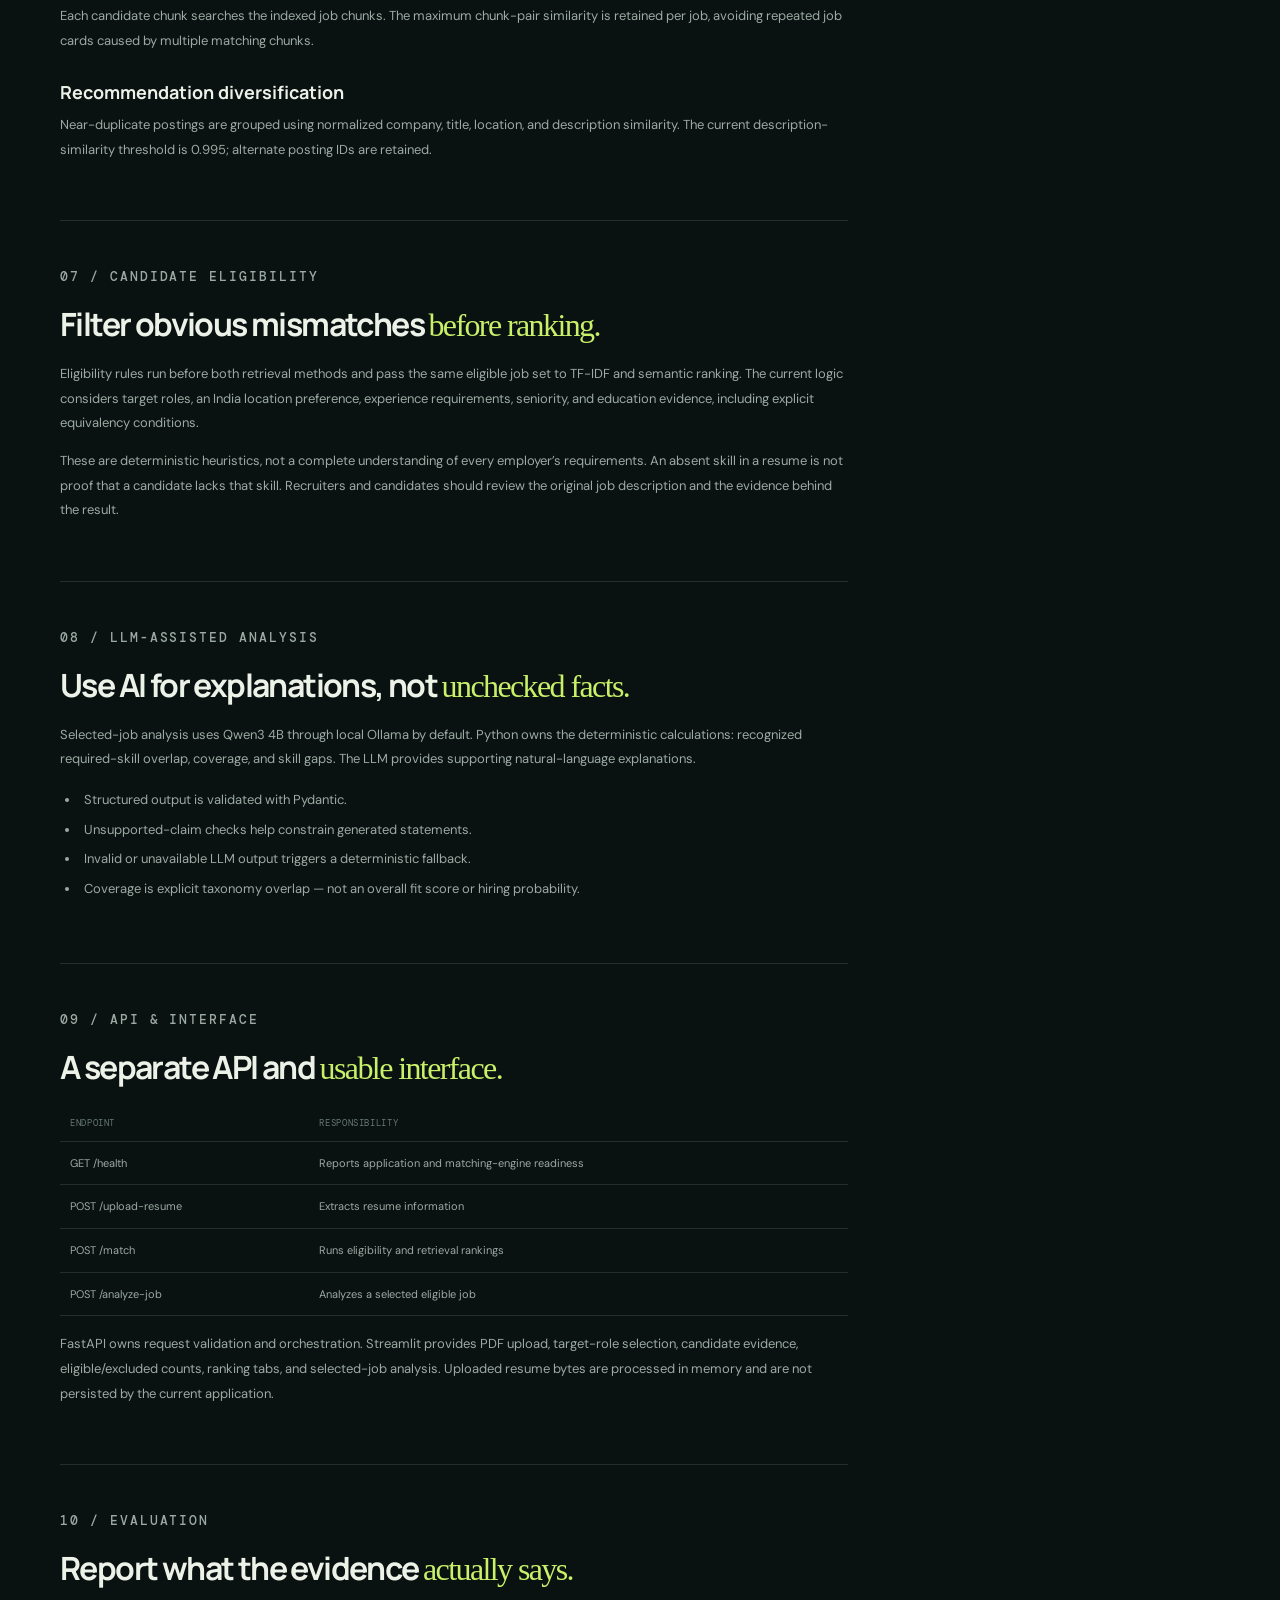
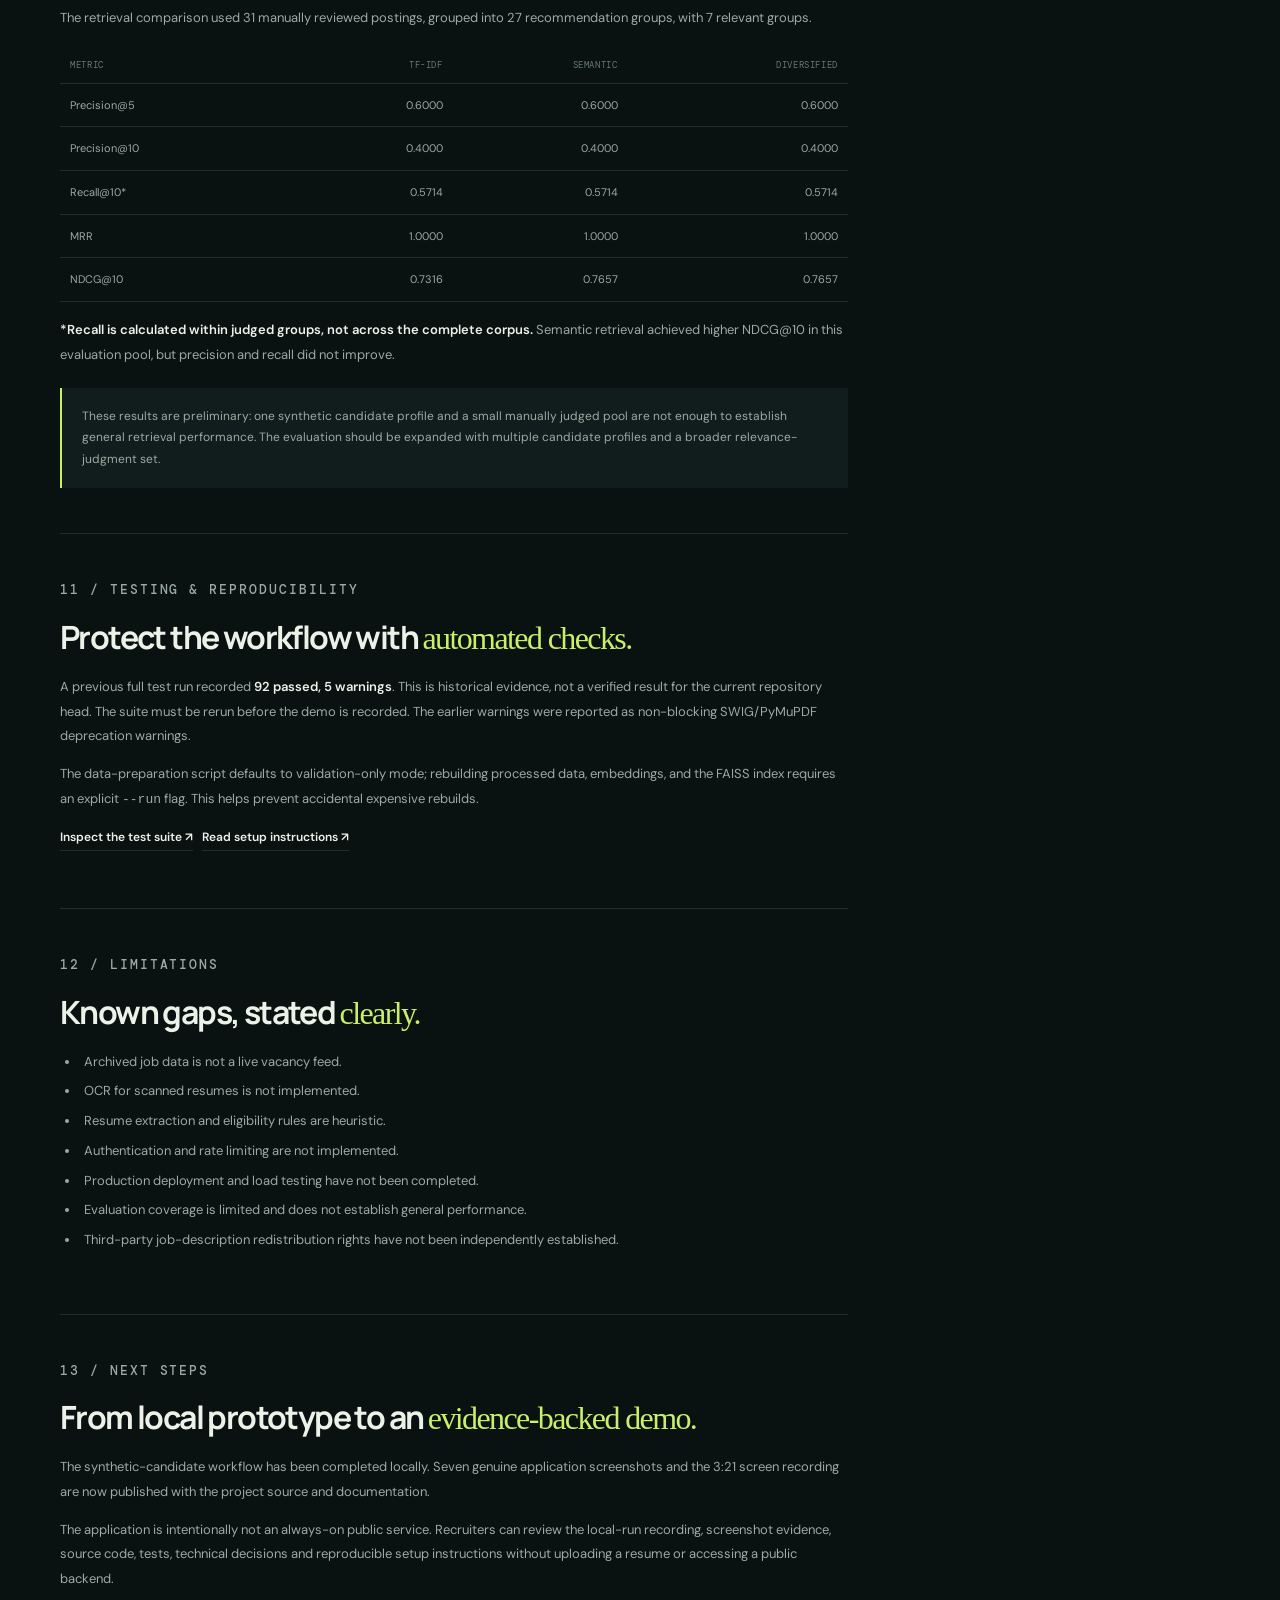
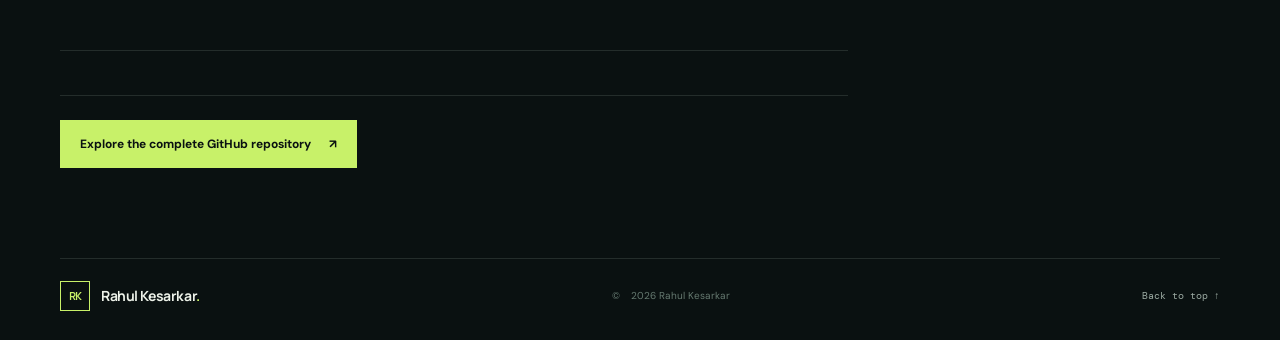
==== commit b355bfb5: "feat: embed local demo video in project case study" ====
--- a/projects/ai-job-matching-agent.html
+++ b/projects/ai-job-matching-agent.html
@@ -61,12 +61,17 @@
         <section class="case-section" id="demo">
           <p class="eyebrow">03 / PRODUCT DEMONSTRATION</p><h2>See the application <em>working end to end.</em></h2>
           <p>The application is demonstrated as a local-running prototype, not an always-on public resume-upload service. The recorded walkthrough uses a fictional candidate resume and shows the real Streamlit application processing the PDF, extracting a candidate profile, comparing retrieval methods and analyzing a selected job.</p>
-          <div class="demo-placeholder" id="demo-video">
-            <span class="micro-label">RECORDED WALKTHROUGH · VIDEO UPLOAD PENDING</span>
-            <strong>The local application recording is complete</strong>
-            <p>The finished screen recording will be added to the project repository at <code>docs/demo/</code> and embedded here. In the meantime, the screenshots below show genuine output from the same local workflow.</p>
-            <a class="text-link" href="https://github.com/rahulkesarkar/ai-job-matching-agent/tree/main/docs/demo" target="_blank" rel="noopener noreferrer">Open the GitHub demo evidence folder ↗</a>
-          </div>
+          <div class="case-video" id="demo-video">
+            <video class="case-video-player" controls preload="metadata" playsinline poster="https://raw.githubusercontent.com/rahulkesarkar/ai-job-matching-agent/main/docs/demo/screenshots/01-resume-upload.jpg">
+              <source src="https://raw.githubusercontent.com/rahulkesarkar/ai-job-matching-agent/main/docs/demo/ai-job-matching-agent-demo.mp4" type="video/mp4">
+              Your browser does not support HTML video. <a href="https://github.com/rahulkesarkar/ai-job-matching-agent/blob/main/docs/demo/ai-job-matching-agent-demo.mp4" target="_blank" rel="noopener noreferrer">Open the MP4 on GitHub</a>.
+            </video>
+            <div class="case-video-meta">
+              <span>LOCAL APPLICATION WALKTHROUGH · 3:21 · MP4 / H.264 + AAC</span>
+              <a href="https://github.com/rahulkesarkar/ai-job-matching-agent/blob/main/docs/demo/ai-job-matching-agent-demo.mp4" target="_blank" rel="noopener noreferrer">Open video in GitHub ↗</a>
+            </div>
+          </div>
+          <p class="case-video-note">Recorded from the real Streamlit application using a fictional candidate resume. The job corpus is archived, not a live vacancy feed.</p>
           <div class="case-gallery-heading" id="screenshots">
             <p class="micro-label">REAL APPLICATION CAPTURES · FICTIONAL CANDIDATE</p>
             <h3>Seven steps through the workflow</h3>
@@ -188,7 +193,7 @@
 
         <section class="case-section" id="next">
           <p class="eyebrow">13 / NEXT STEPS</p><h2>From local prototype to an <em>evidence-backed demo.</em></h2>
-          <p>The synthetic-candidate workflow has been completed locally and seven genuine application screenshots have been published with the project source and documentation. The completed screen recording is the remaining media asset to add to the repository and embed above.</p>
+          <p>The synthetic-candidate workflow has been completed locally. Seven genuine application screenshots and the 3:21 screen recording are now published with the project source and documentation.</p>
           <p>The application is intentionally not an always-on public service. Recruiters can review the local-run recording, screenshot evidence, source code, tests, technical decisions and reproducible setup instructions without uploading a resume or accessing a public backend.</p>
         </section>
         <div class="case-footer"><a class="button button-primary" href="https://github.com/rahulkesarkar/ai-job-matching-agent" target="_blank" rel="noopener noreferrer">Explore the complete GitHub repository <span>↗</span></a></div>
@@ -197,8 +202,9 @@
       <aside class="case-aside">
         <div class="aside-card">
           <p class="micro-label">PROJECT DEMONSTRATION</p><h3>Watch the workflow</h3>
-          <div class="demo-placeholder"><span class="micro-label">VIDEO UPLOAD PENDING</span><strong>Recorded local walkthrough</strong><p>The screen recording is complete and will be embedded here after it is added to the GitHub repository. The seven genuine screenshots are already available in this case study.</p><a class="text-link" href="#screenshots">View the screenshot gallery ↓</a></div>
-          <a class="button button-primary" href="https://github.com/rahulkesarkar/ai-job-matching-agent" target="_blank" rel="noopener noreferrer">Explore the GitHub repository <span>↗</span></a>
+          <p>Watch the complete 3:21 recording of the local application workflow, then inspect its source and implementation evidence.</p>
+          <a class="button button-primary" href="#demo-video">Watch the project demo <span>↓</span></a>
+          <a class="text-link" href="https://github.com/rahulkesarkar/ai-job-matching-agent" target="_blank" rel="noopener noreferrer">Explore the GitHub repository ↗</a>
         </div>
         <div class="aside-card"><p class="micro-label">PROJECT DETAILS</p><h3>At a glance</h3><p><strong>Type</strong><br>End-to-end AI/ML application</p><p style="margin-top:12px"><strong>Interface</strong><br>Streamlit</p><p style="margin-top:12px"><strong>Backend</strong><br>FastAPI</p><p style="margin-top:12px"><strong>Inference</strong><br>Sentence Transformers + local Ollama</p></div>
         <div class="aside-card"><p class="micro-label">ON THIS PAGE</p><nav class="case-nav" aria-label="Case study sections"><a href="#problem">Problem</a><a href="#goals">Objectives</a><a href="#demo">Demonstration</a><a href="#screenshots">Screenshots</a><a href="#architecture">Architecture</a><a href="#data">Data engineering</a><a href="#retrieval">Retrieval</a><a href="#eligibility">Eligibility</a><a href="#llm">LLM analysis</a><a href="#api">API & UI</a><a href="#evaluation">Evaluation</a><a href="#testing">Testing</a><a href="#limitations">Limitations</a><a href="#next">Next steps</a></nav></div>
--- a/assets/css/site.css
+++ b/assets/css/site.css
@@ -226,6 +226,22 @@
 .demo-step span{color:var(--accent);font:11px "DM Mono",monospace}
 .demo-step p{margin:0;font-size:11px}
 .case-footer{padding-top:24px;border-top:1px solid var(--line)}
+
+/* Case-study screenshot gallery */
+.case-gallery-heading{margin-top:34px}
+.case-gallery-heading .micro-label{display:block;margin-bottom:10px}
+.case-gallery-heading h3{margin:0 0 8px;font:700 21px "Manrope",sans-serif;letter-spacing:-.035em}
+.case-gallery-heading p{max-width:720px}
+.case-gallery{display:grid;grid-template-columns:repeat(2,minmax(0,1fr));gap:16px;margin-top:20px}
+.case-gallery-item{min-width:0;margin:0;border:1px solid var(--line);background:var(--panel)}
+.case-gallery-item>a{display:block;overflow:hidden;background:var(--bg-soft)}
+.case-gallery-item img{display:block;width:100%;height:auto;transition:transform .35s ease}
+.case-gallery-item>a:hover img{transform:scale(1.015)}
+.case-gallery-item figcaption{display:grid;gap:5px;padding:12px 14px;color:var(--muted);font-size:10px;line-height:1.6}
+.case-gallery-item figcaption strong{color:var(--text);font:600 10px "DM Mono",monospace;letter-spacing:.035em}
+.case-gallery-item:last-child{grid-column:1/-1}
+.case-gallery-item:last-child img{max-height:560px;object-fit:contain}
+
 @media(max-width:900px){
  .desktop-nav{gap:13px}.desktop-nav a{font-size:11px}
  .hero{gap:30px}.orbit-one{width:390px}.orbit-two{width:330px}
@@ -277,6 +293,8 @@
  .project-hero{padding-block:55px 35px}
  .project-hero h1{font-size:clamp(47px,13vw,68px)}
  .case-section h2{font-size:28px}
+ .case-gallery{grid-template-columns:1fr}
+ .case-gallery-item:last-child{grid-column:auto}
 }
 @media(prefers-reduced-motion:reduce){
  html{scroll-behavior:auto}
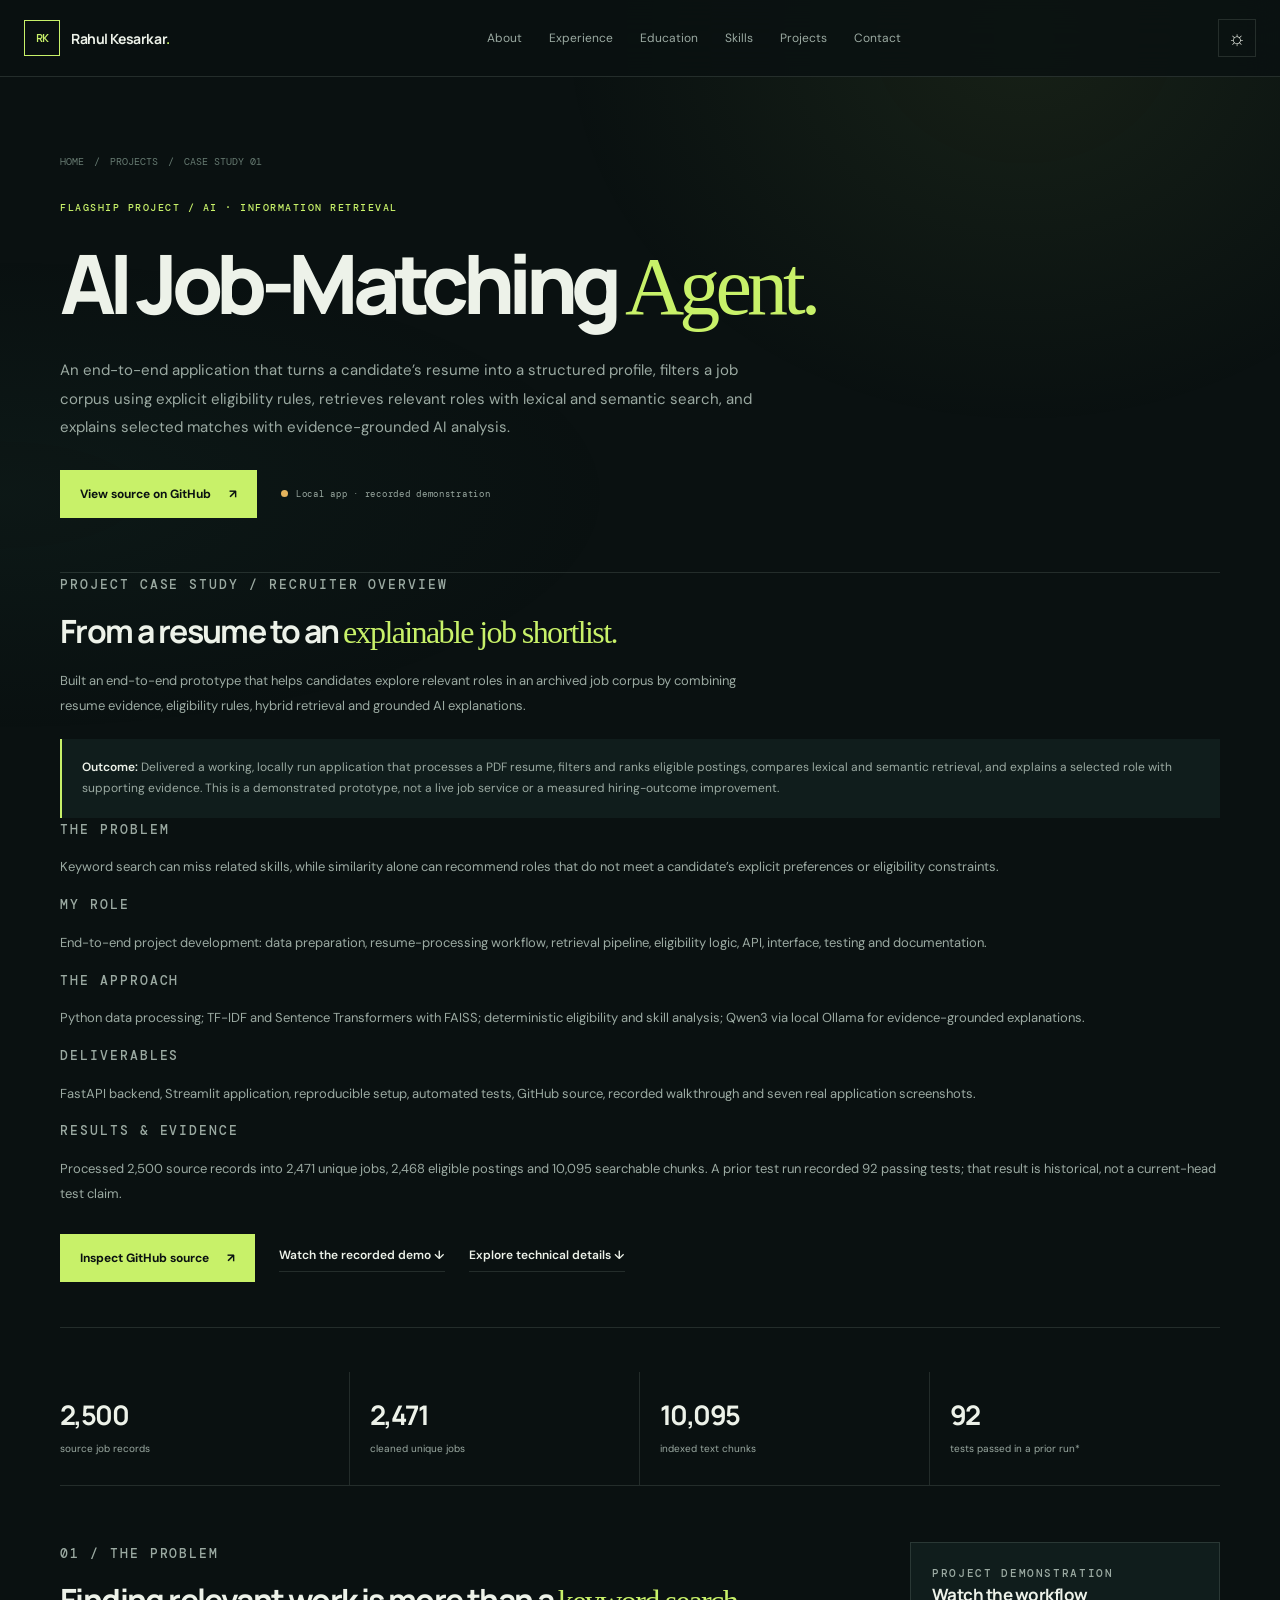
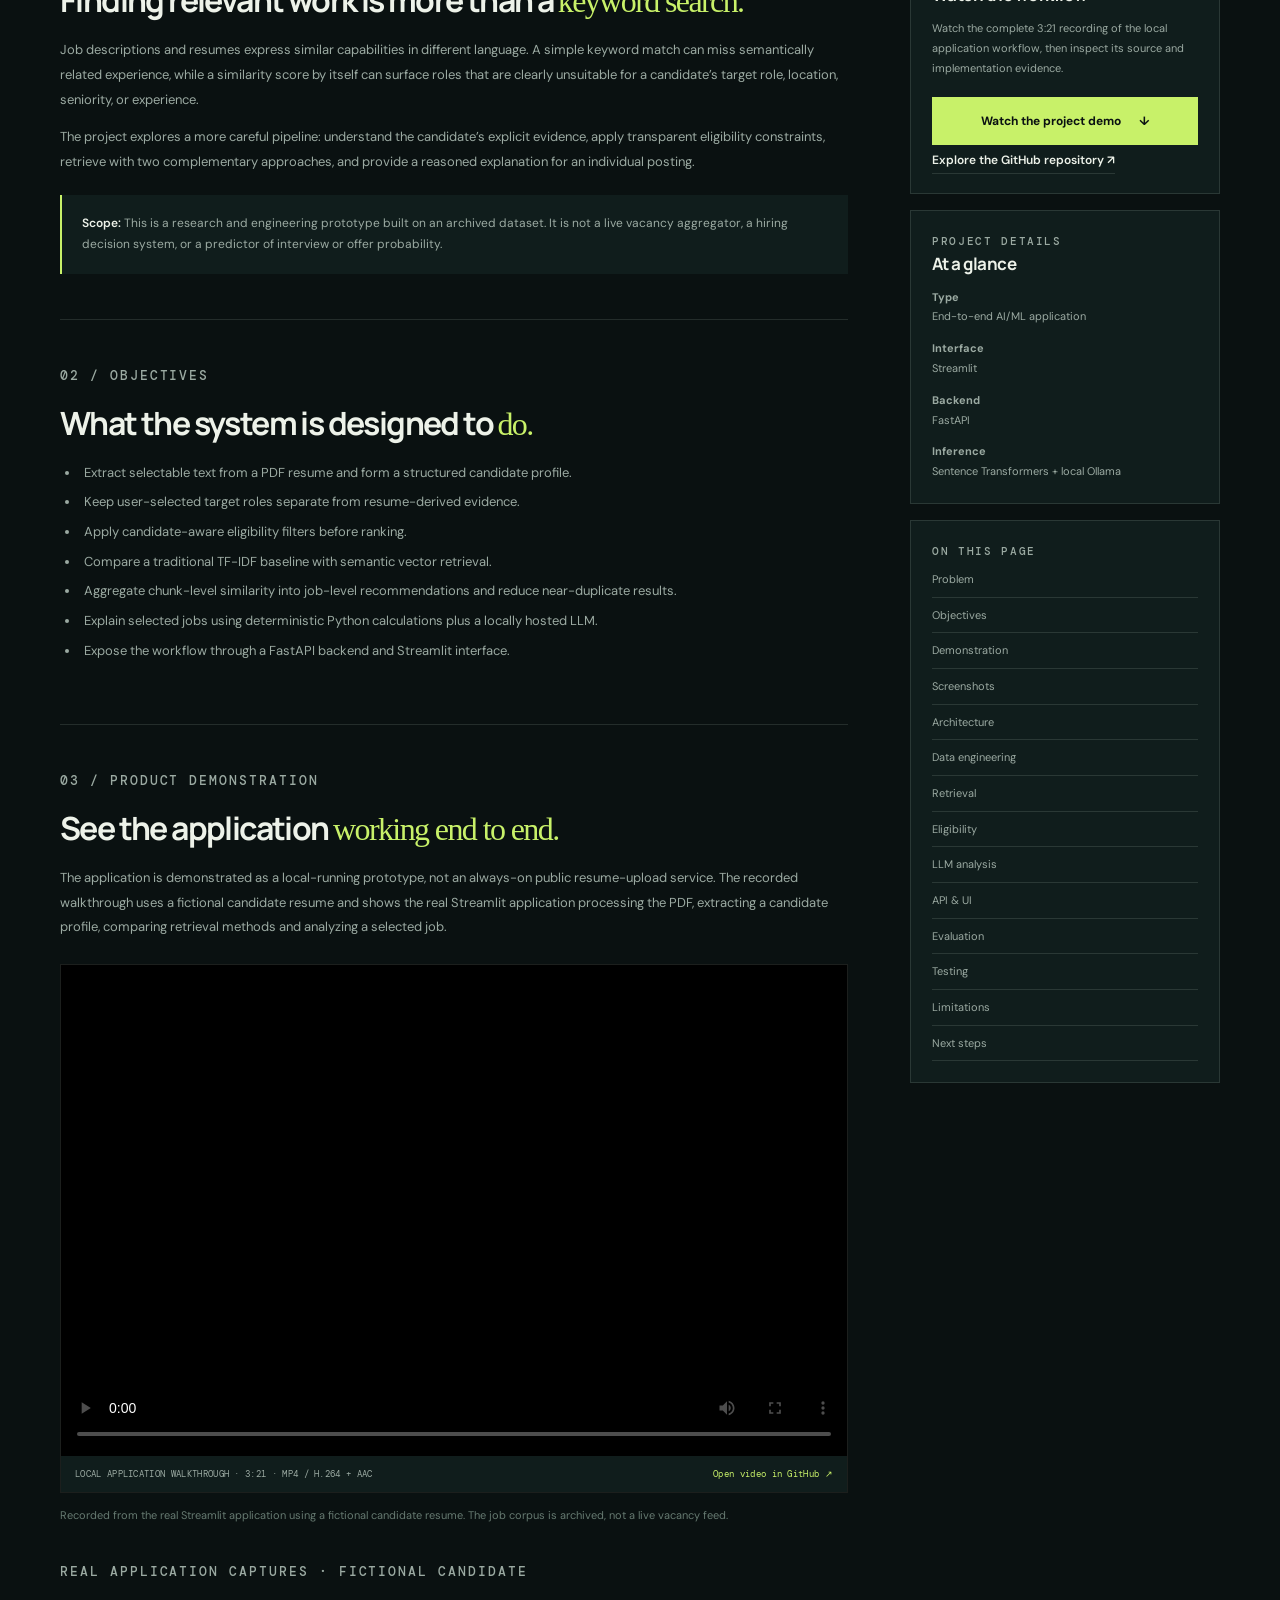
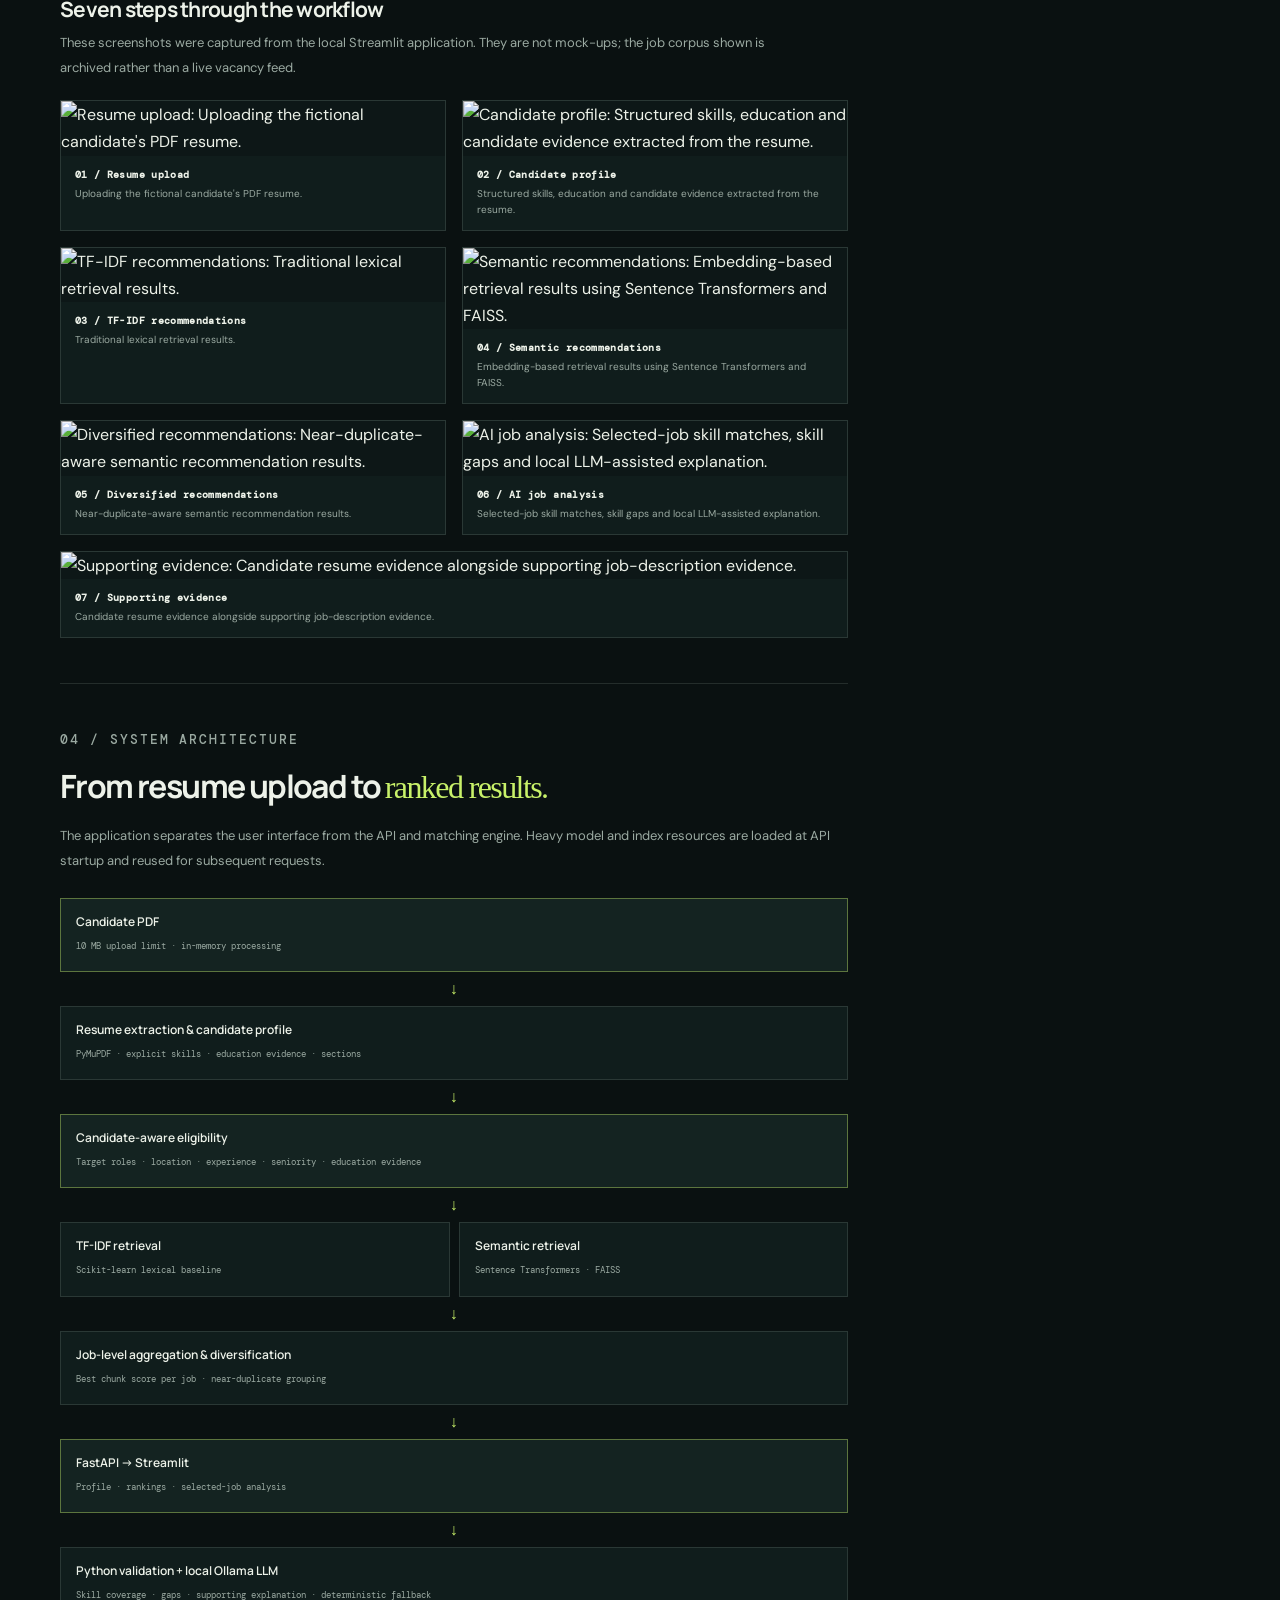
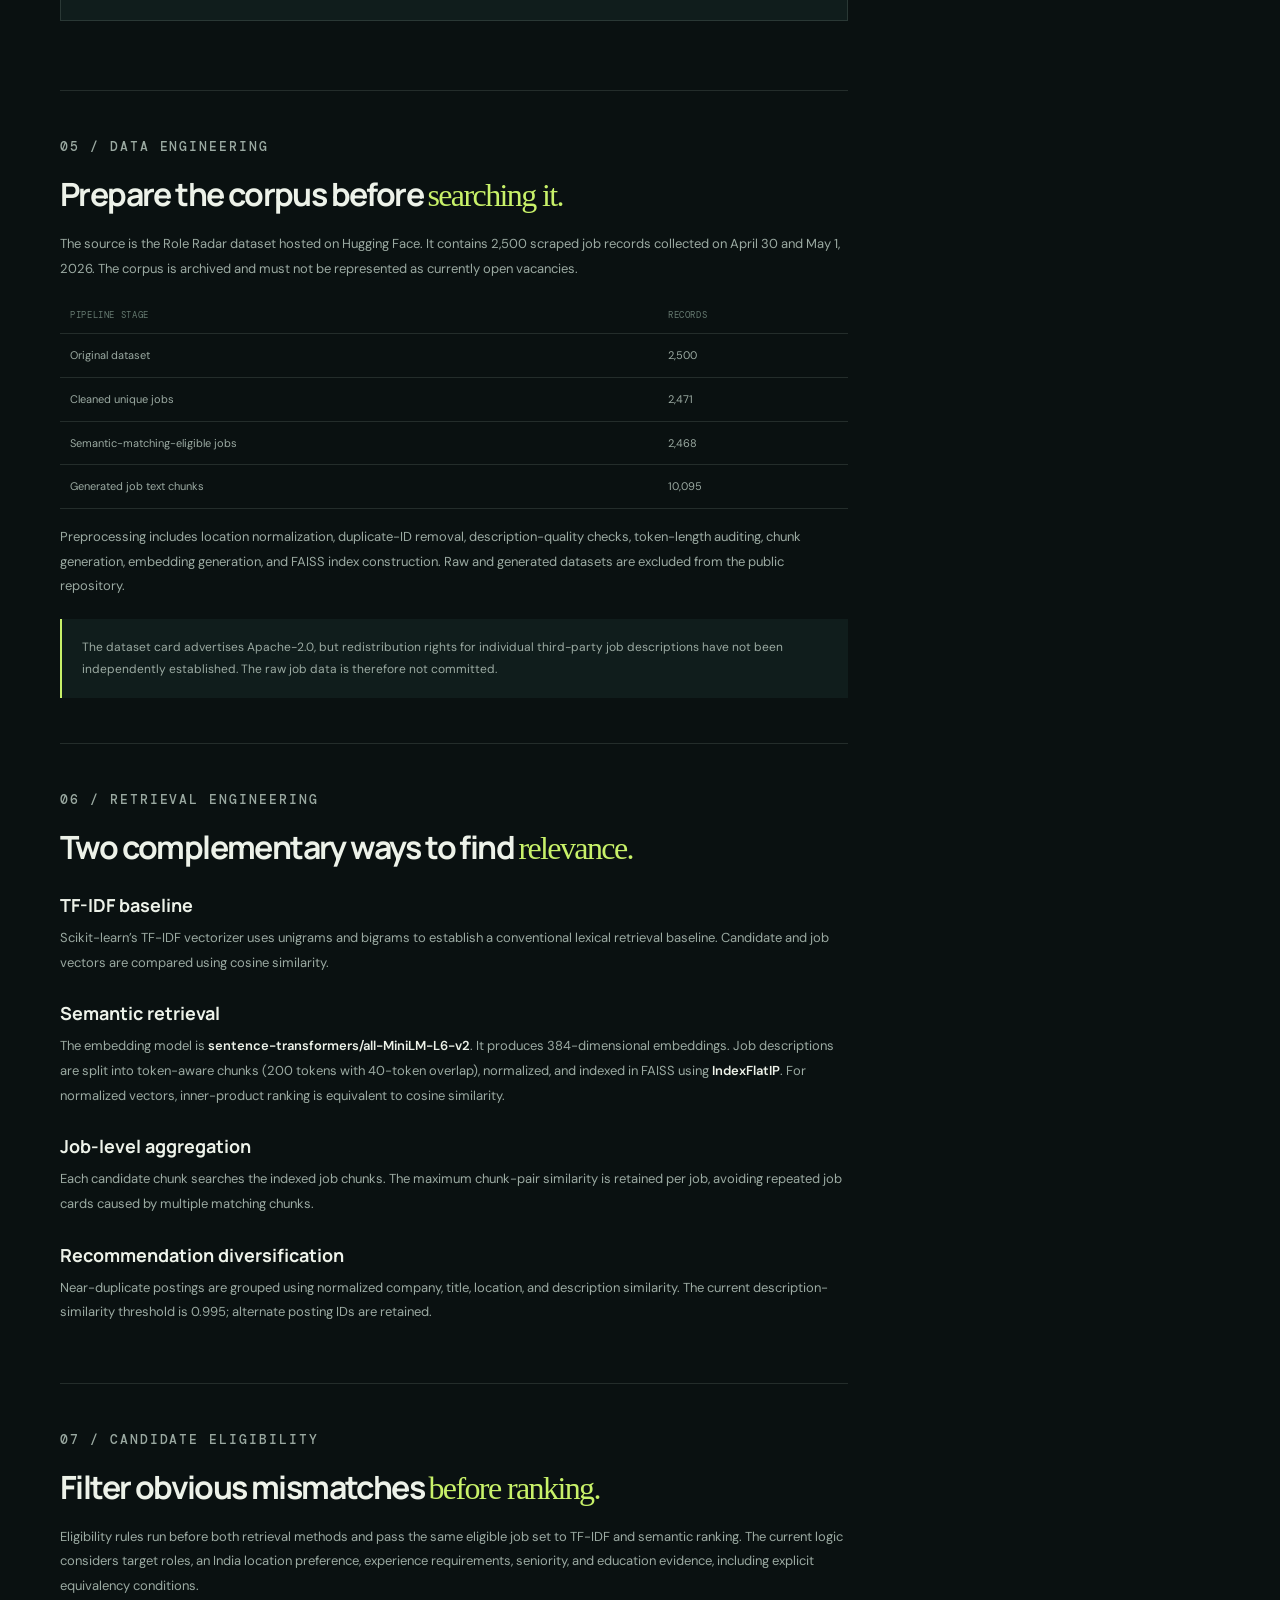
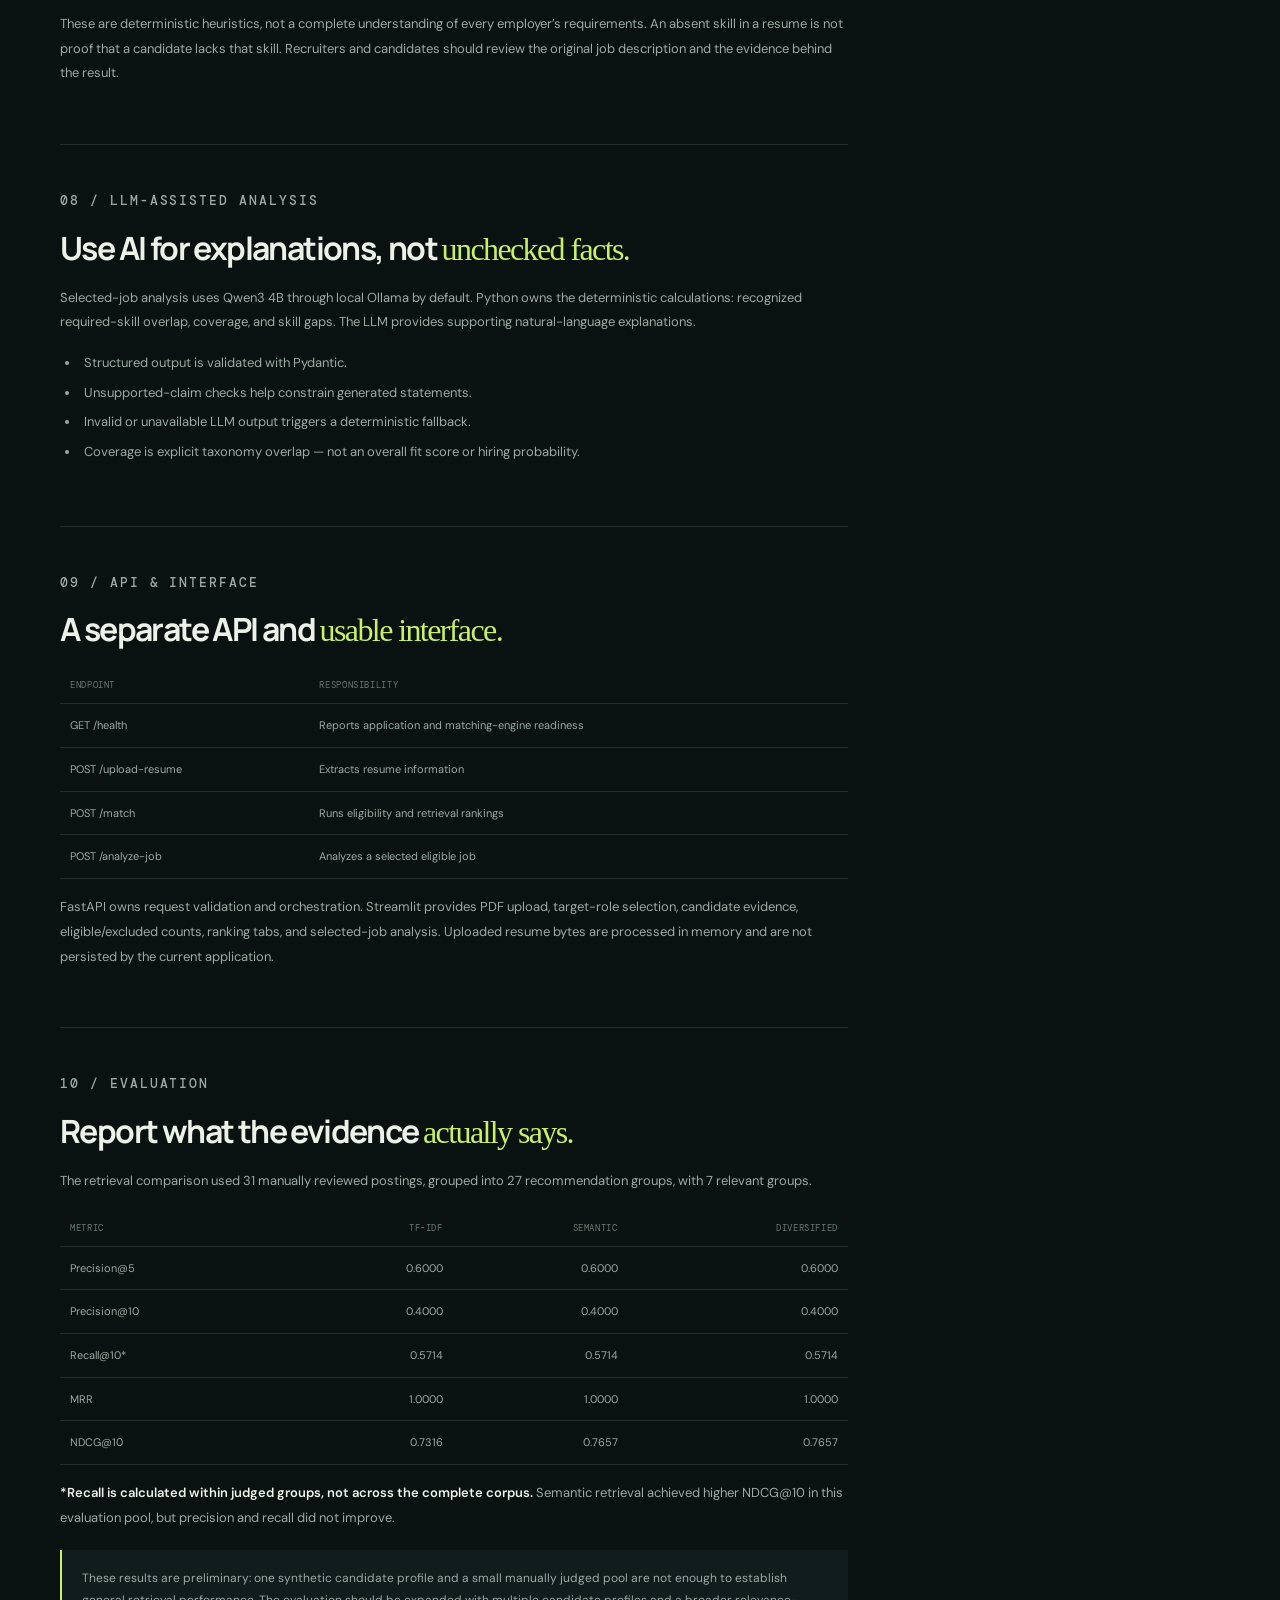
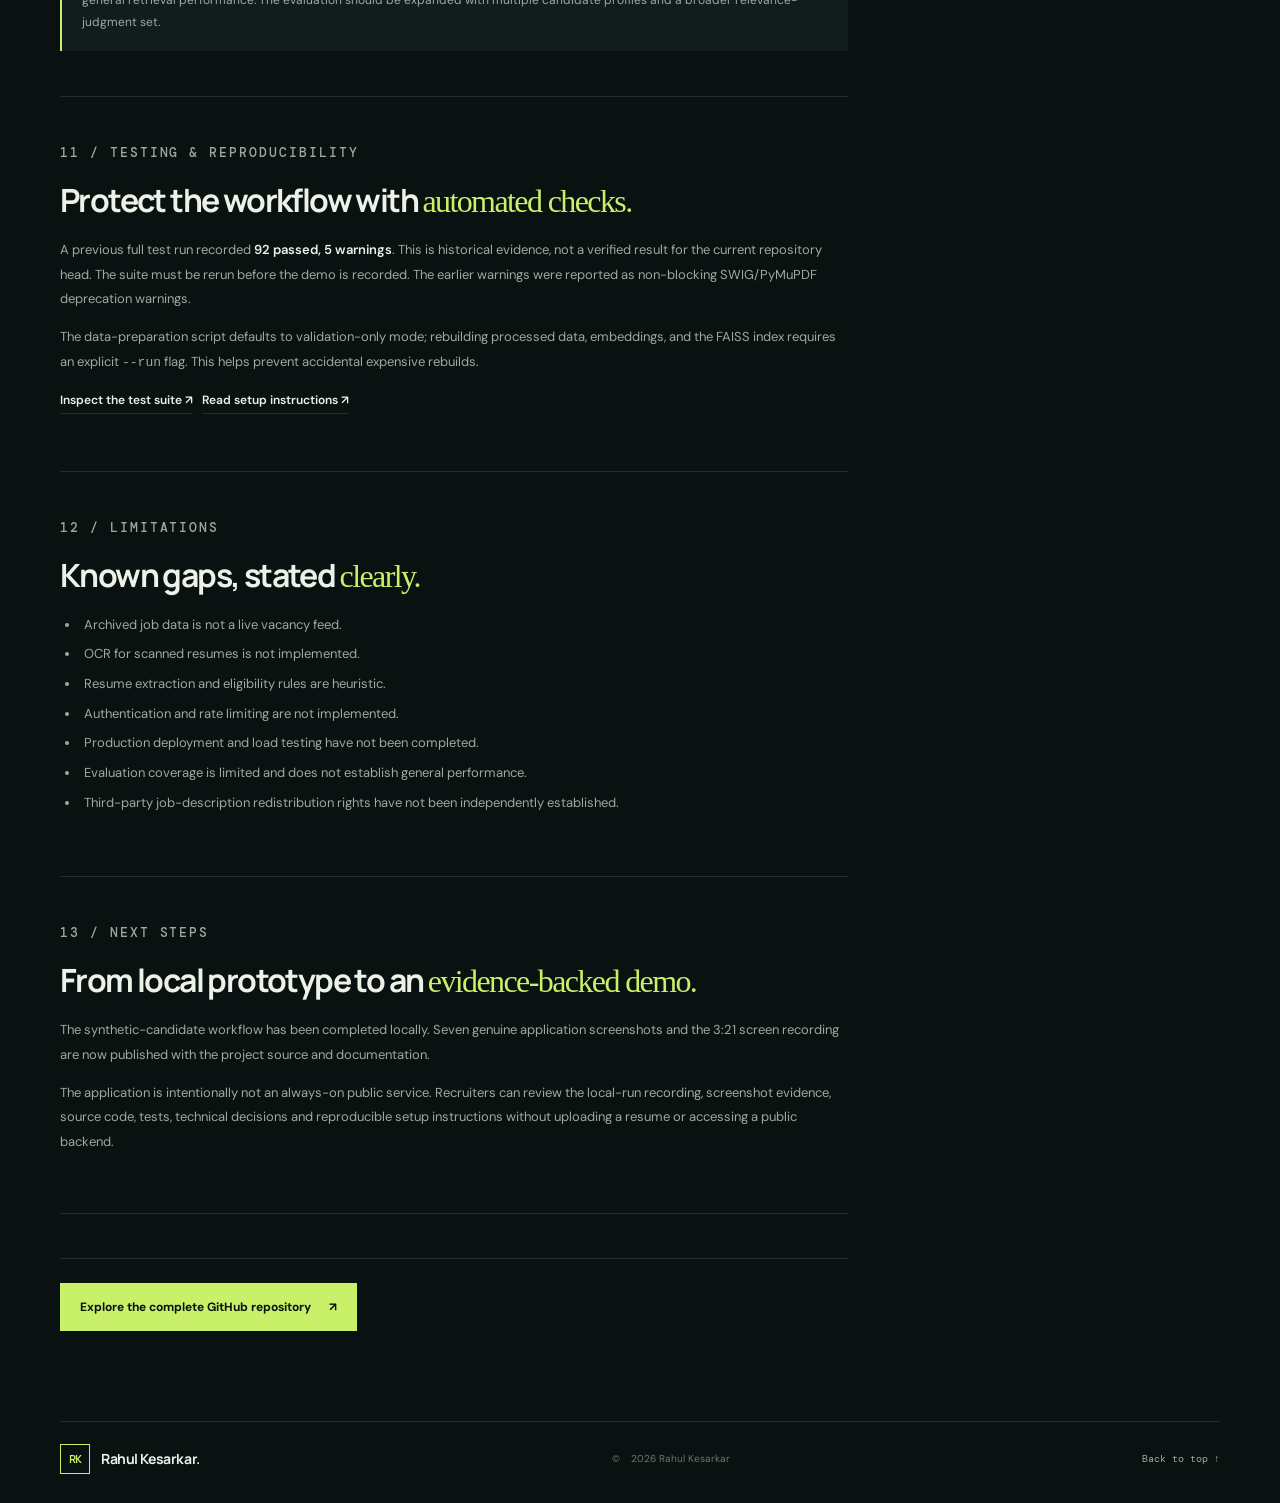
==== commit a1768b04: "Add recruiter-focused project case study summary" ====
--- a/projects/ai-job-matching-agent.html
+++ b/projects/ai-job-matching-agent.html
@@ -29,6 +29,25 @@
       <div class="case-actions"><a class="button button-primary" href="https://github.com/rahulkesarkar/ai-job-matching-agent" target="_blank" rel="noopener noreferrer">View source on GitHub <span>↗</span></a><span class="case-status"><i></i> Local app · recorded demonstration</span></div>
     </section>
 
+    <section class="case-section section-shell" id="case-study-summary" aria-label="Recruiter case study summary">
+      <p class="eyebrow">PROJECT CASE STUDY / RECRUITER OVERVIEW</p>
+      <h2>From a resume to an <em>explainable job shortlist.</em></h2>
+      <p class="project-hero-lede">Built an end-to-end prototype that helps candidates explore relevant roles in an archived job corpus by combining resume evidence, eligibility rules, hybrid retrieval and grounded AI explanations.</p>
+      <div class="case-callout"><strong>Outcome:</strong> Delivered a working, locally run application that processes a PDF resume, filters and ranks eligible postings, compares lexical and semantic retrieval, and explains a selected role with supporting evidence. This is a demonstrated prototype, not a live job service or a measured hiring-outcome improvement.</div>
+      <div class="case-summary-grid">
+        <div><p class="micro-label">THE PROBLEM</p><p>Keyword search can miss related skills, while similarity alone can recommend roles that do not meet a candidate’s explicit preferences or eligibility constraints.</p></div>
+        <div><p class="micro-label">MY ROLE</p><p>End-to-end project development: data preparation, resume-processing workflow, retrieval pipeline, eligibility logic, API, interface, testing and documentation.</p></div>
+        <div><p class="micro-label">THE APPROACH</p><p>Python data processing; TF-IDF and Sentence Transformers with FAISS; deterministic eligibility and skill analysis; Qwen3 via local Ollama for evidence-grounded explanations.</p></div>
+        <div><p class="micro-label">DELIVERABLES</p><p>FastAPI backend, Streamlit application, reproducible setup, automated tests, GitHub source, recorded walkthrough and seven real application screenshots.</p></div>
+        <div><p class="micro-label">RESULTS & EVIDENCE</p><p>Processed 2,500 source records into 2,471 unique jobs, 2,468 eligible postings and 10,095 searchable chunks. A prior test run recorded 92 passing tests; that result is historical, not a current-head test claim.</p></div>
+      </div>
+      <div class="case-actions">
+        <a class="button button-primary" href="https://github.com/rahulkesarkar/ai-job-matching-agent" target="_blank" rel="noopener noreferrer">Inspect GitHub source <span>↗</span></a>
+        <a class="text-link" href="#demo">Watch the recorded demo ↓</a>
+        <a class="text-link" href="#architecture">Explore technical details ↓</a>
+      </div>
+    </section>
+
     <section class="case-metrics section-shell" aria-label="Project metrics">
       <div class="case-metric"><strong>2,500</strong><span>source job records</span></div>
       <div class="case-metric"><strong>2,471</strong><span>cleaned unique jobs</span></div>
--- a/assets/css/site.css
+++ b/assets/css/site.css
@@ -47,11 +47,13 @@
 .hero-lede{max-width:570px;margin-bottom:14px;font:600 clamp(18px,2vw,22px)/1.55 "Manrope",sans-serif;letter-spacing:-.025em}
 .hero-lede strong{color:var(--accent);font-weight:600}
 .hero-description{max-width:550px;color:var(--muted);font-size:14px;line-height:1.9}
-.hero-cta{display:flex;align-items:center;gap:28px;margin-top:32px}
+.hero-cta{display:flex;flex-wrap:wrap;align-items:center;gap:18px 24px;margin-top:32px}
 .button{min-height:48px;padding:0 20px;display:inline-flex;gap:18px;align-items:center;justify-content:center;font:700 12px "DM Sans",sans-serif;transition:transform .2s,background .2s,color .2s}
 .button:hover{transform:translateY(-2px)}
 .button-primary{background:var(--accent-button,var(--accent));color:var(--ink)}
 .button-primary:hover{background:var(--accent-2);color:var(--button-hover-ink,var(--ink))}
+.button-secondary{border:1px solid var(--line);background:transparent;color:var(--text)}
+.button-secondary:hover{border-color:var(--accent);background:var(--panel);color:var(--accent)}
 .text-link{font-size:12px;font-weight:600;color:var(--text);border-bottom:1px solid var(--line);padding-bottom:5px}
 .text-link span{color:var(--accent);margin-left:5px}
 .hero-meta{display:flex;align-items:center;gap:13px;margin-top:44px;color:var(--muted);font:10px "DM Mono",monospace;letter-spacing:.04em}
@@ -227,6 +229,12 @@
 .demo-step p{margin:0;font-size:11px}
 .case-footer{padding-top:24px;border-top:1px solid var(--line)}
 
+/* Case-study local demo video */
+.case-video{margin:24px 0 12px;border:1px solid var(--line);background:#000}
+.case-video-player{display:block;width:100%;height:auto;max-height: min(72vh, 760px);aspect-ratio:16/10;object-fit:contain;background:#000}
+.case-video-meta{display:flex;justify-content:space-between;align-items:center;gap:12px;flex-wrap:wrap;padding:12px 14px;background:var(--panel);color:var(--muted);font:9px "DM Mono",monospace;letter-spacing:.035em}
+.case-video-meta a,.case-video-note a{color:var(--accent)}
+.case-video-note{font-size:11px!important;color:var(--subtle)!important}
 /* Case-study screenshot gallery */
 .case-gallery-heading{margin-top:34px}
 .case-gallery-heading .micro-label{display:block;margin-bottom:10px}
@@ -295,6 +303,7 @@
  .case-section h2{font-size:28px}
  .case-gallery{grid-template-columns:1fr}
  .case-gallery-item:last-child{grid-column:auto}
+ .case-video-meta{align-items:flex-start;flex-direction:column}
 }
 @media(prefers-reduced-motion:reduce){
  html{scroll-behavior:auto}
